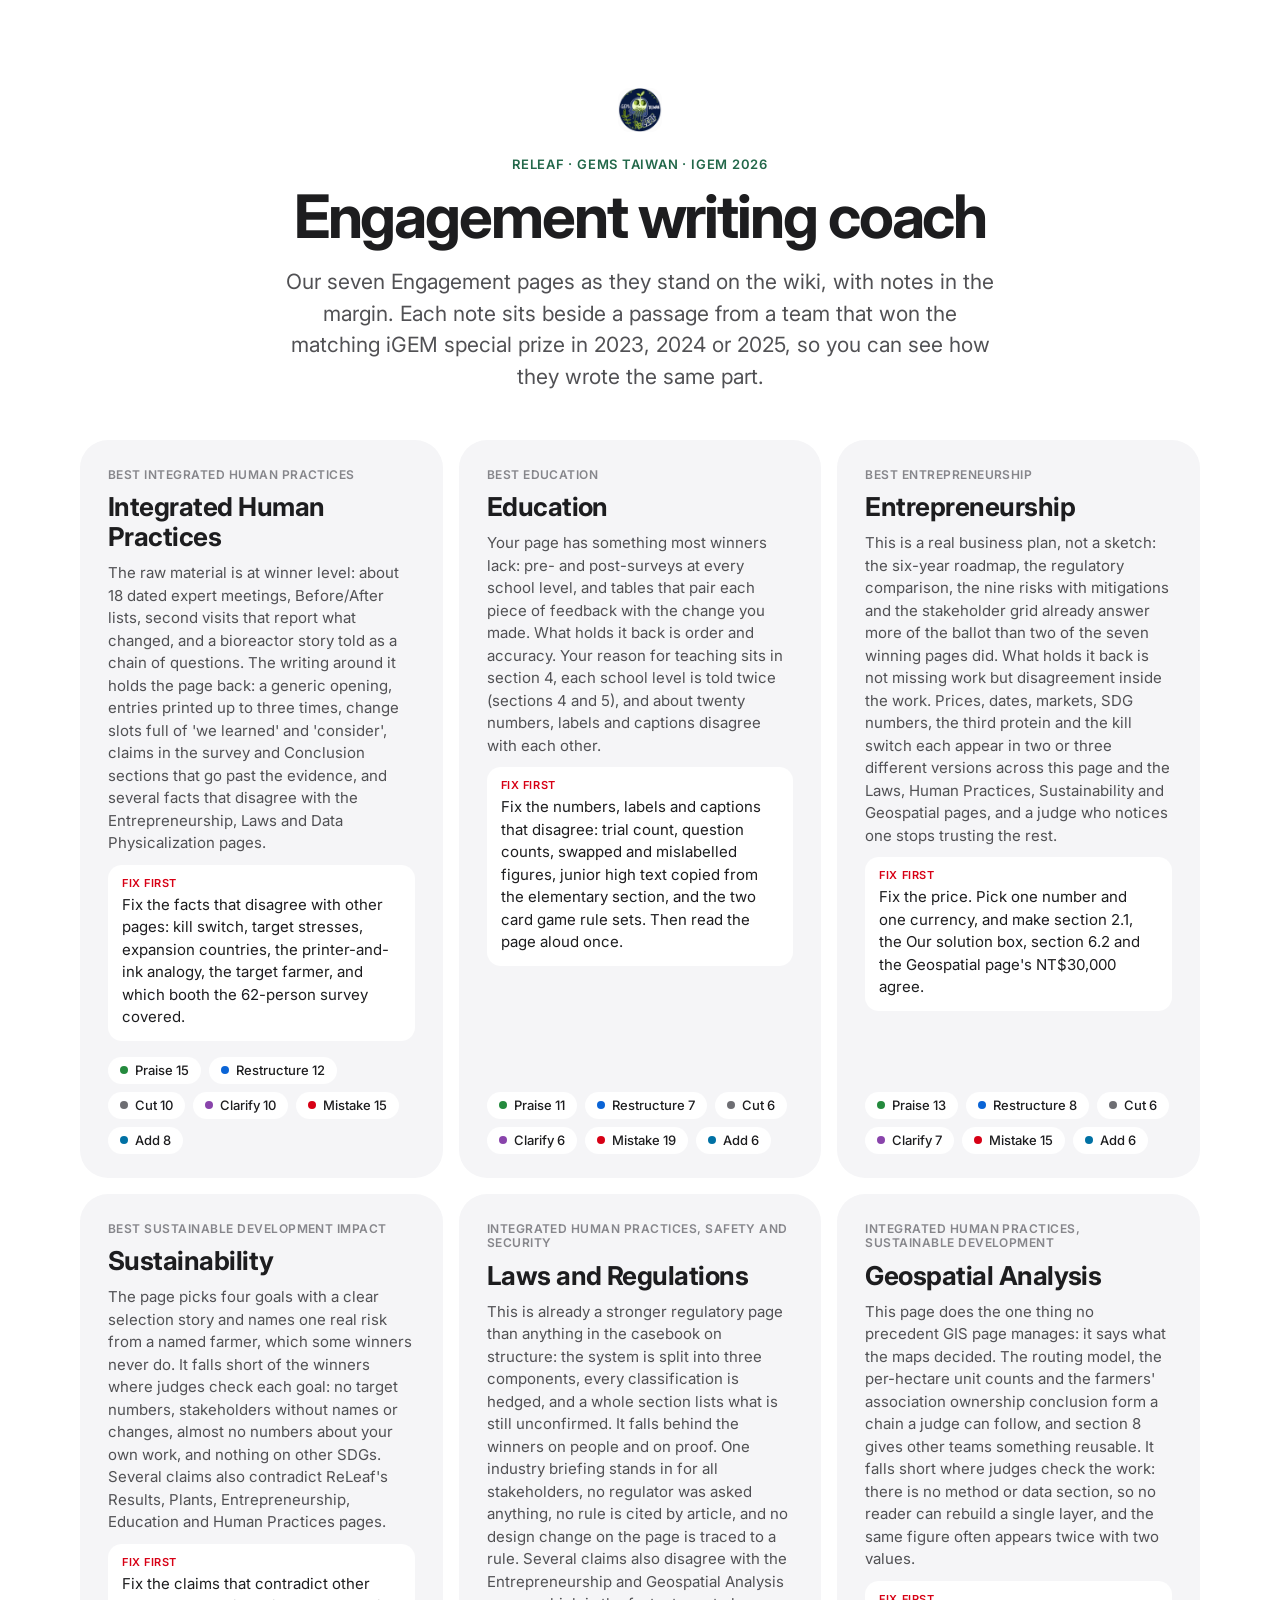
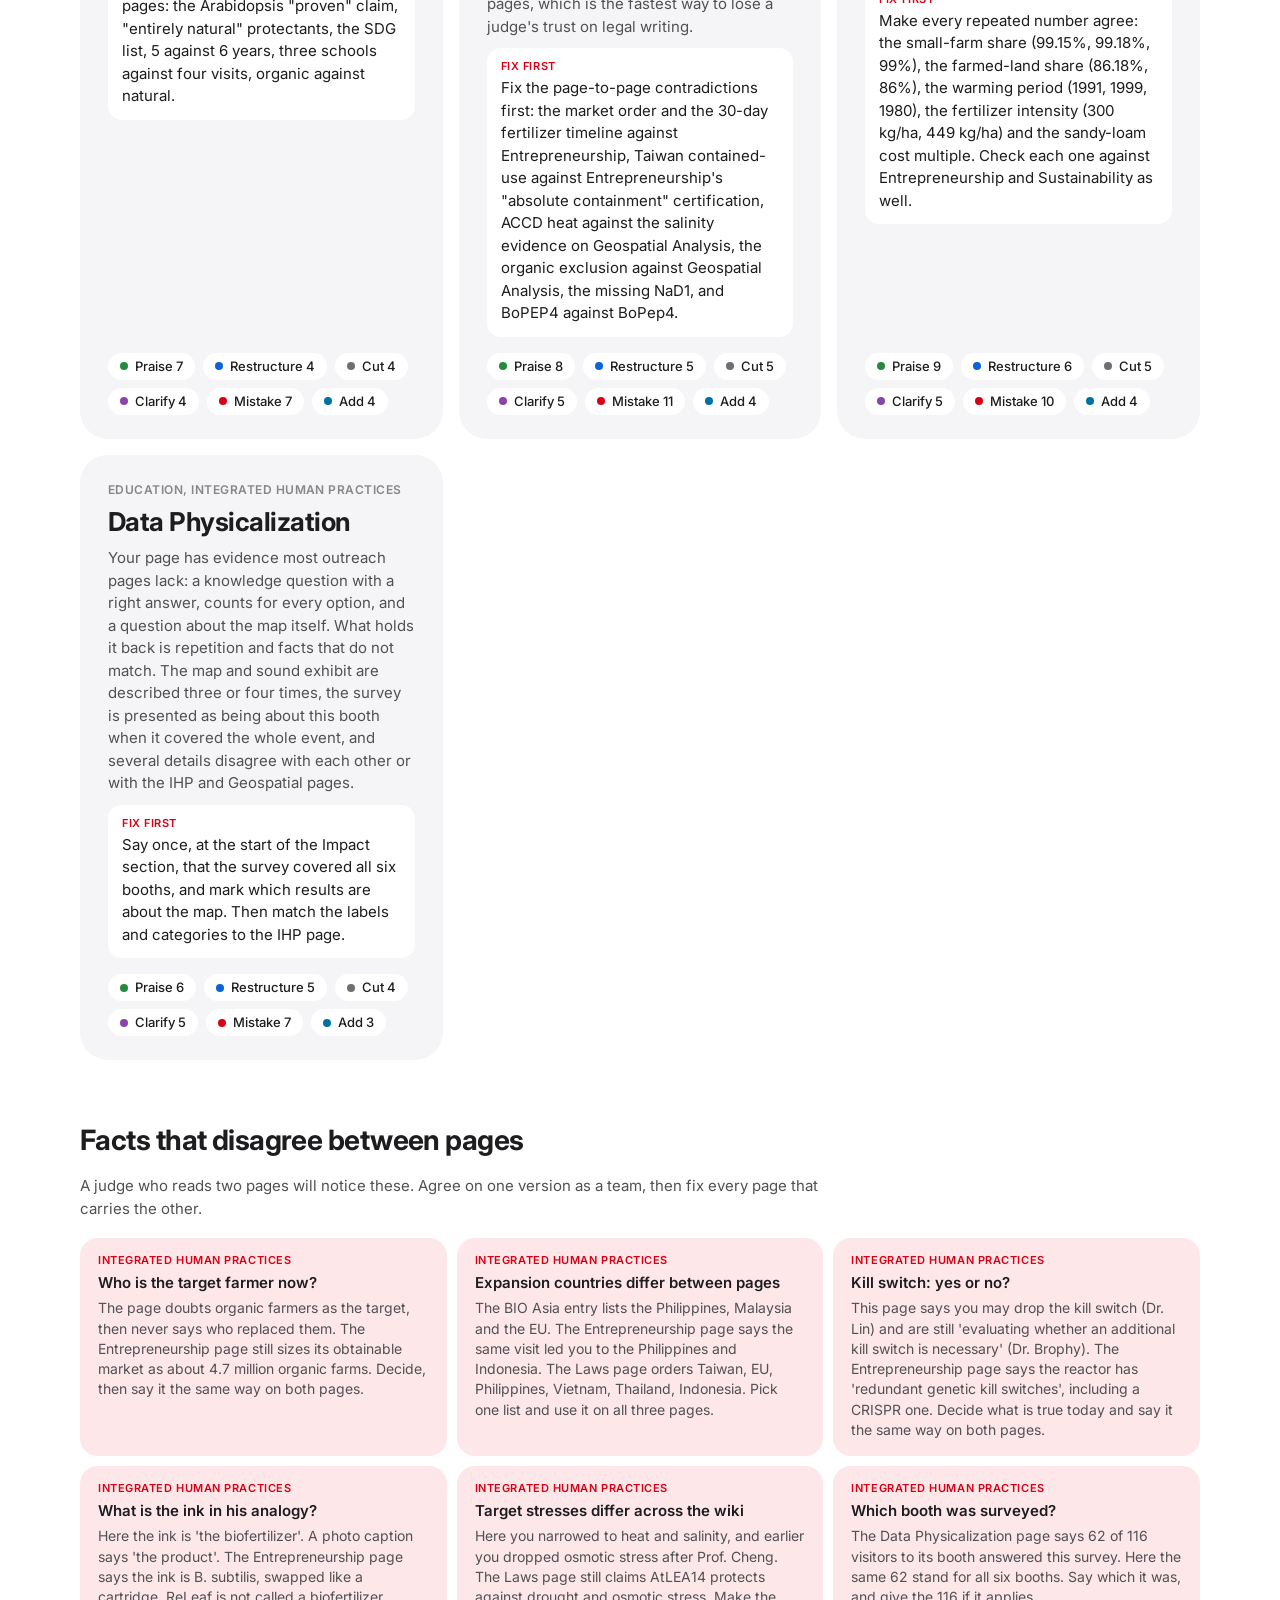
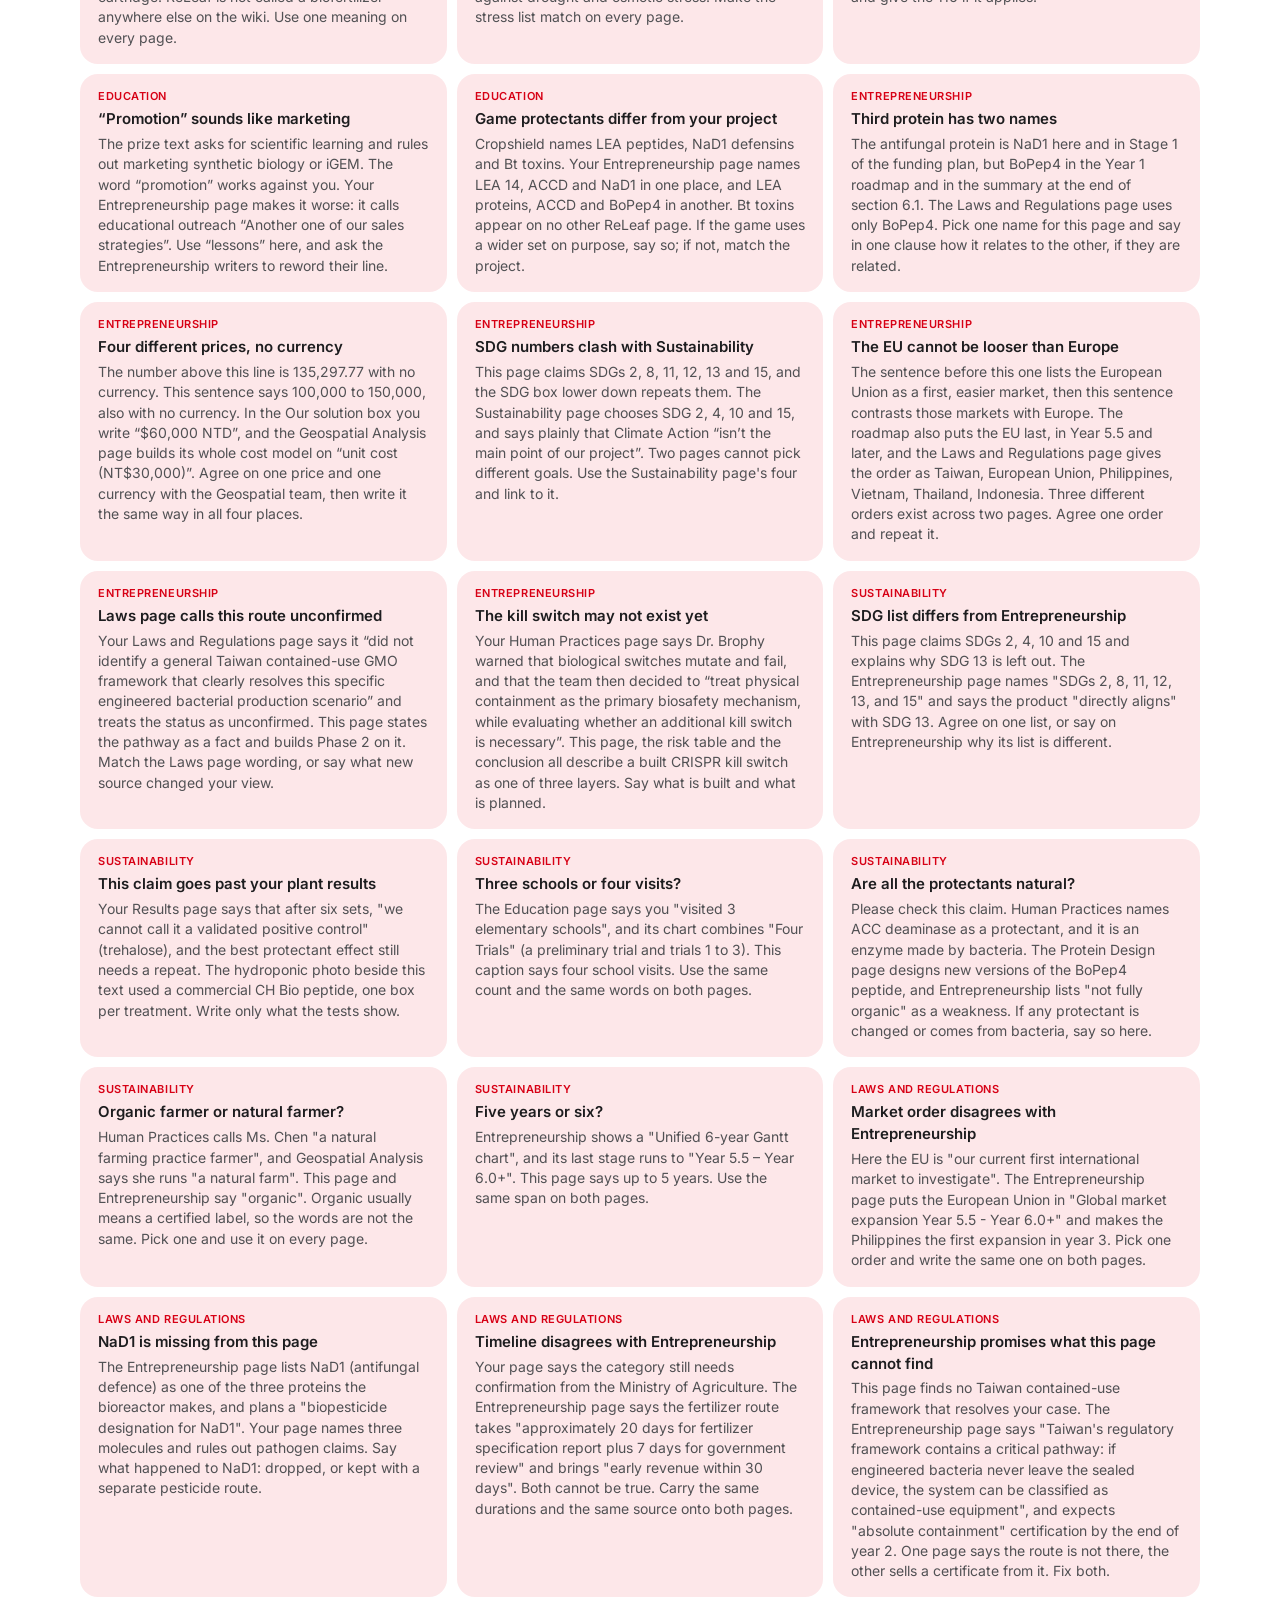
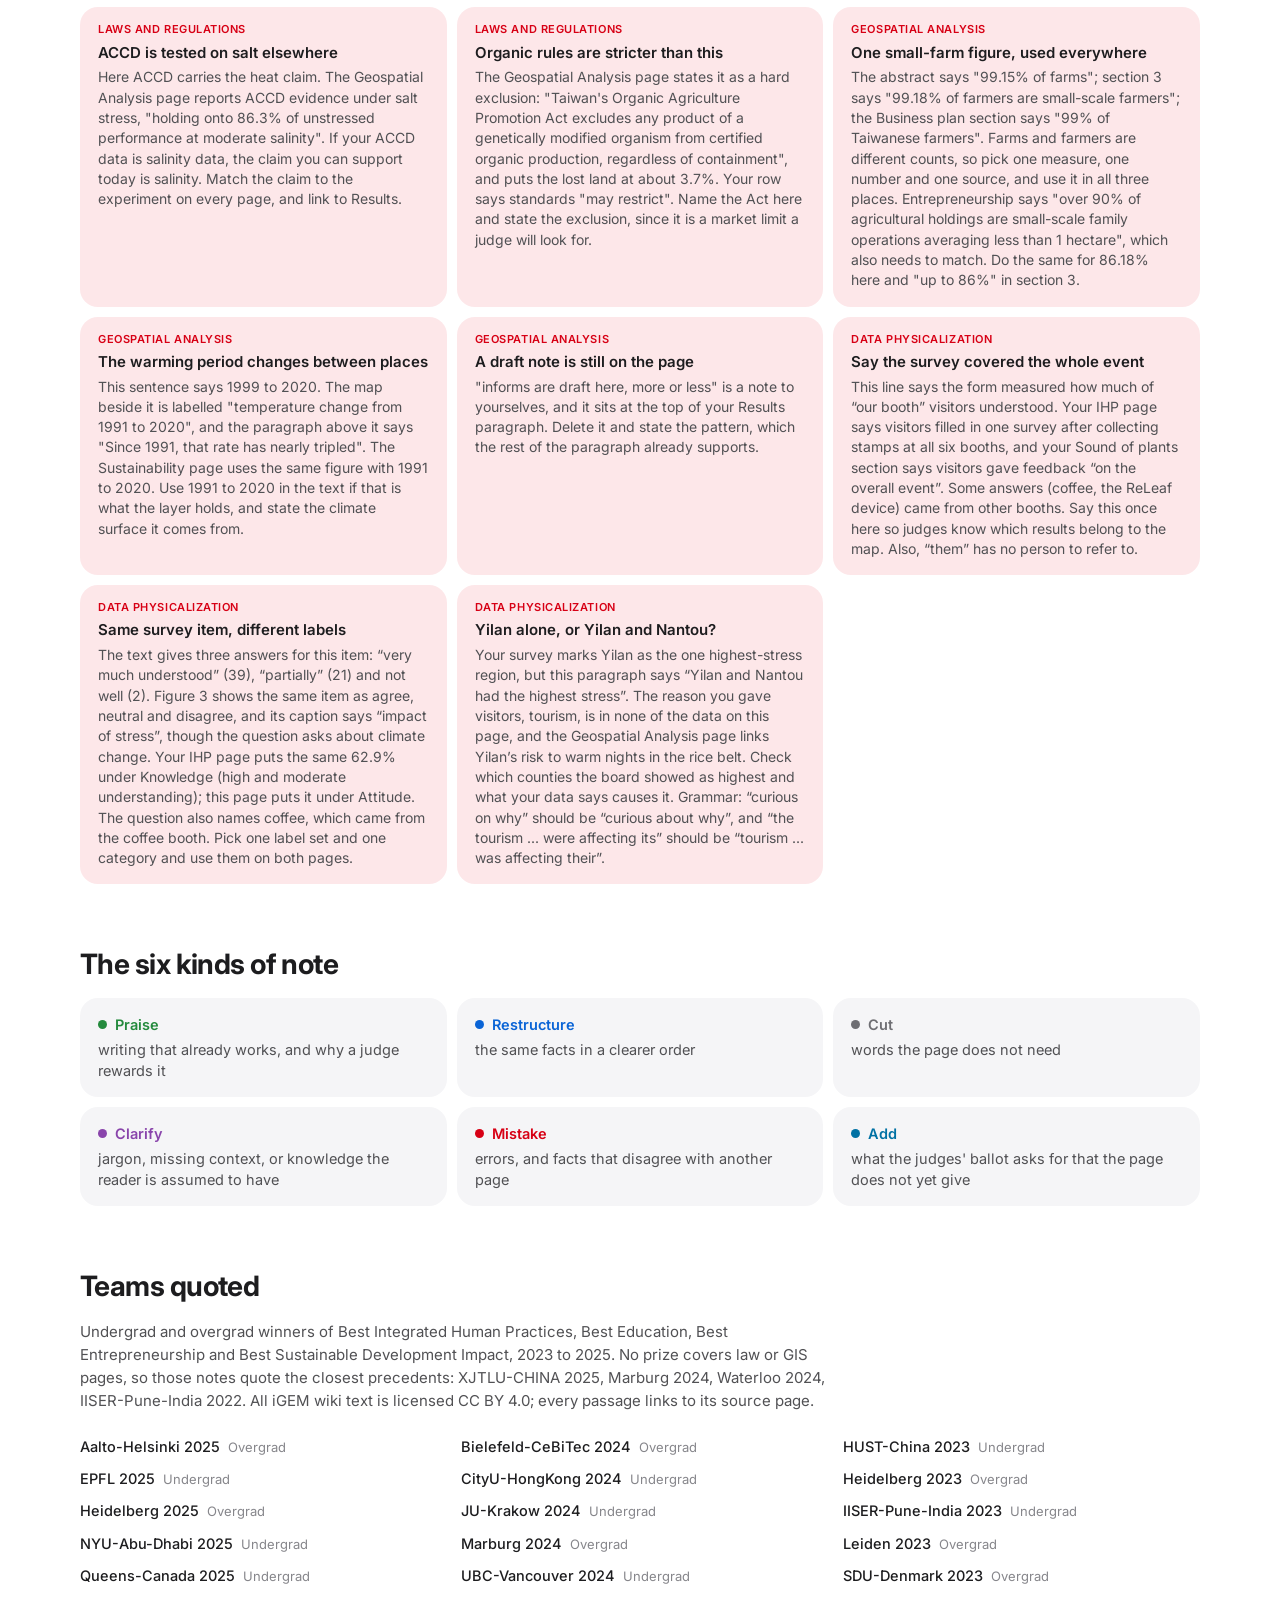
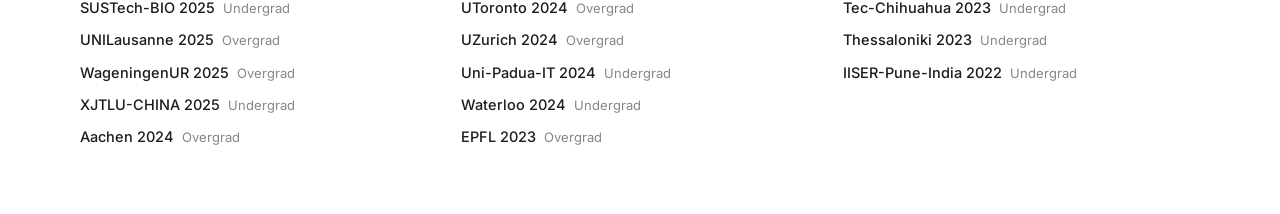
==== docs/index.html @ 59c48b02 "Engagement writing coach: winner casebooks, page reviews and the annotated mock site Co-Authored-By:" ====
<!DOCTYPE html>
<html lang="en">
<head>
  <meta charset="utf-8" />
  <meta name="viewport" content="width=device-width, initial-scale=1" />
  <title>Engagement Writing Coach | ReLeaf</title>
  <link rel="icon" href="assets/img/logo.png" />
  <link rel="stylesheet" href="assets/css/tokens.css" />
  <link rel="stylesheet" href="coach/coach.css?v=1008162359" />
  <link rel="stylesheet" href="coach/landing.css?v=1008162359" />
</head>
<body class="lp">
  <header class="lp-head">
    <img src="assets/img/logo.png" alt="ReLeaf logo" width="44" height="44" />
    <p class="lp-eyebrow">ReLeaf · GEMS Taiwan · iGEM 2026</p>
    <h1>Engagement writing coach</h1>
    <p class="lp-lede">Our seven Engagement pages as they stand on the wiki, with notes in the margin. Each note sits beside a passage from a team that won the matching iGEM special prize in 2023, 2024 or 2025, so you can see how they wrote the same part.</p>
  </header>
  <main class="lp-main">
    <section class="lp-grid">
      <a class="lp-card" href="human-practices/">
        <span class="lp-card__prize">Best Integrated Human Practices</span>
        <h3>Integrated Human Practices</h3>
        <p>The raw material is at winner level: about 18 dated expert meetings, Before/After lists, second visits that report what changed, and a bioreactor story told as a chain of questions. The writing around it holds the page back: a generic opening, entries printed up to three times, change slots full of &#x27;we learned&#x27; and &#x27;consider&#x27;, claims in the survey and Conclusion sections that go past the evidence, and several facts that disagree with the Entrepreneurship, Laws and Data Physicalization pages.</p>
        <p class="lp-card__first"><b>Fix first</b>Fix the facts that disagree with other pages: kill switch, target stresses, expansion countries, the printer-and-ink analogy, the target farmer, and which booth the 62-person survey covered.</p>
        <ul class="cx-sum__counts"><li class="cx-praise">Praise 15</li><li class="cx-restructure">Restructure 12</li><li class="cx-cut">Cut 10</li><li class="cx-clarify">Clarify 10</li><li class="cx-mistake">Mistake 15</li><li class="cx-suggest">Add 8</li></ul>
      </a>
      <a class="lp-card" href="education/">
        <span class="lp-card__prize">Best Education</span>
        <h3>Education</h3>
        <p>Your page has something most winners lack: pre- and post-surveys at every school level, and tables that pair each piece of feedback with the change you made. What holds it back is order and accuracy. Your reason for teaching sits in section 4, each school level is told twice (sections 4 and 5), and about twenty numbers, labels and captions disagree with each other.</p>
        <p class="lp-card__first"><b>Fix first</b>Fix the numbers, labels and captions that disagree: trial count, question counts, swapped and mislabelled figures, junior high text copied from the elementary section, and the two card game rule sets. Then read the page aloud once.</p>
        <ul class="cx-sum__counts"><li class="cx-praise">Praise 11</li><li class="cx-restructure">Restructure 7</li><li class="cx-cut">Cut 6</li><li class="cx-clarify">Clarify 6</li><li class="cx-mistake">Mistake 19</li><li class="cx-suggest">Add 6</li></ul>
      </a>
      <a class="lp-card" href="entrepreneurship/">
        <span class="lp-card__prize">Best Entrepreneurship</span>
        <h3>Entrepreneurship</h3>
        <p>This is a real business plan, not a sketch: the six-year roadmap, the regulatory comparison, the nine risks with mitigations and the stakeholder grid already answer more of the ballot than two of the seven winning pages did. What holds it back is not missing work but disagreement inside the work. Prices, dates, markets, SDG numbers, the third protein and the kill switch each appear in two or three different versions across this page and the Laws, Human Practices, Sustainability and Geospatial pages, and a judge who notices one stops trusting the rest.</p>
        <p class="lp-card__first"><b>Fix first</b>Fix the price. Pick one number and one currency, and make section 2.1, the Our solution box, section 6.2 and the Geospatial page&#x27;s NT$30,000 agree.</p>
        <ul class="cx-sum__counts"><li class="cx-praise">Praise 13</li><li class="cx-restructure">Restructure 8</li><li class="cx-cut">Cut 6</li><li class="cx-clarify">Clarify 7</li><li class="cx-mistake">Mistake 15</li><li class="cx-suggest">Add 6</li></ul>
      </a>
      <a class="lp-card" href="sustainability/">
        <span class="lp-card__prize">Best Sustainable Development Impact</span>
        <h3>Sustainability</h3>
        <p>The page picks four goals with a clear selection story and names one real risk from a named farmer, which some winners never do. It falls short of the winners where judges check each goal: no target numbers, stakeholders without names or changes, almost no numbers about your own work, and nothing on other SDGs. Several claims also contradict ReLeaf&#x27;s Results, Plants, Entrepreneurship, Education and Human Practices pages.</p>
        <p class="lp-card__first"><b>Fix first</b>Fix the claims that contradict other pages: the Arabidopsis &quot;proven&quot; claim, &quot;entirely natural&quot; protectants, the SDG list, 5 against 6 years, three schools against four visits, organic against natural.</p>
        <ul class="cx-sum__counts"><li class="cx-praise">Praise 7</li><li class="cx-restructure">Restructure 4</li><li class="cx-cut">Cut 4</li><li class="cx-clarify">Clarify 4</li><li class="cx-mistake">Mistake 7</li><li class="cx-suggest">Add 4</li></ul>
      </a>
      <a class="lp-card" href="laws-and-regulations/">
        <span class="lp-card__prize">Integrated Human Practices, Safety and Security</span>
        <h3>Laws and Regulations</h3>
        <p>This is already a stronger regulatory page than anything in the casebook on structure: the system is split into three components, every classification is hedged, and a whole section lists what is still unconfirmed. It falls behind the winners on people and on proof. One industry briefing stands in for all stakeholders, no regulator was asked anything, no rule is cited by article, and no design change on the page is traced to a rule. Several claims also disagree with the Entrepreneurship and Geospatial Analysis pages, which is the fastest way to lose a judge&#x27;s trust on legal writing.</p>
        <p class="lp-card__first"><b>Fix first</b>Fix the page-to-page contradictions first: the market order and the 30-day fertilizer timeline against Entrepreneurship, Taiwan contained-use against Entrepreneurship&#x27;s &quot;absolute containment&quot; certification, ACCD heat against the salinity evidence on Geospatial Analysis, the organic exclusion against Geospatial Analysis, the missing NaD1, and BoPEP4 against BoPep4.</p>
        <ul class="cx-sum__counts"><li class="cx-praise">Praise 8</li><li class="cx-restructure">Restructure 5</li><li class="cx-cut">Cut 5</li><li class="cx-clarify">Clarify 5</li><li class="cx-mistake">Mistake 11</li><li class="cx-suggest">Add 4</li></ul>
      </a>
      <a class="lp-card" href="geospatial-analysis/">
        <span class="lp-card__prize">Integrated Human Practices, Sustainable Development</span>
        <h3>Geospatial Analysis</h3>
        <p>This page does the one thing no precedent GIS page manages: it says what the maps decided. The routing model, the per-hectare unit counts and the farmers&#x27; association ownership conclusion form a chain a judge can follow, and section 8 gives other teams something reusable. It falls short where judges check the work: there is no method or data section, so no reader can rebuild a single layer, and the same figure often appears twice with two values.</p>
        <p class="lp-card__first"><b>Fix first</b>Make every repeated number agree: the small-farm share (99.15%, 99.18%, 99%), the farmed-land share (86.18%, 86%), the warming period (1991, 1999, 1980), the fertilizer intensity (300 kg/ha, 449 kg/ha) and the sandy-loam cost multiple. Check each one against Entrepreneurship and Sustainability as well.</p>
        <ul class="cx-sum__counts"><li class="cx-praise">Praise 9</li><li class="cx-restructure">Restructure 6</li><li class="cx-cut">Cut 5</li><li class="cx-clarify">Clarify 5</li><li class="cx-mistake">Mistake 10</li><li class="cx-suggest">Add 4</li></ul>
      </a>
      <a class="lp-card" href="data-physicalization/">
        <span class="lp-card__prize">Education, Integrated Human Practices</span>
        <h3>Data Physicalization</h3>
        <p>Your page has evidence most outreach pages lack: a knowledge question with a right answer, counts for every option, and a question about the map itself. What holds it back is repetition and facts that do not match. The map and sound exhibit are described three or four times, the survey is presented as being about this booth when it covered the whole event, and several details disagree with each other or with the IHP and Geospatial pages.</p>
        <p class="lp-card__first"><b>Fix first</b>Say once, at the start of the Impact section, that the survey covered all six booths, and mark which results are about the map. Then match the labels and categories to the IHP page.</p>
        <ul class="cx-sum__counts"><li class="cx-praise">Praise 6</li><li class="cx-restructure">Restructure 5</li><li class="cx-cut">Cut 4</li><li class="cx-clarify">Clarify 5</li><li class="cx-mistake">Mistake 7</li><li class="cx-suggest">Add 3</li></ul>
      </a>
    </section>
    
    <section class="lp-cross"><h2>Facts that disagree between pages</h2><p>A judge who reads two pages will notice these. Agree on one version as a team, then fix every page that carries the other.</p><ul><li><a href="human-practices/#cx-hp-013"><span>Integrated Human Practices</span><b>Who is the target farmer now?</b>The page doubts organic farmers as the target, then never says who replaced them. The Entrepreneurship page still sizes its obtainable market as about 4.7 million organic farms. Decide, then say it the same way on both pages.</a></li><li><a href="human-practices/#cx-hp-014"><span>Integrated Human Practices</span><b>Expansion countries differ between pages</b>The BIO Asia entry lists the Philippines, Malaysia and the EU. The Entrepreneurship page says the same visit led you to the Philippines and Indonesia. The Laws page orders Taiwan, EU, Philippines, Vietnam, Thailand, Indonesia. Pick one list and use it on all three pages.</a></li><li><a href="human-practices/#cx-hp-032"><span>Integrated Human Practices</span><b>Kill switch: yes or no?</b>This page says you may drop the kill switch (Dr. Lin) and are still &#x27;evaluating whether an additional kill switch is necessary&#x27; (Dr. Brophy). The Entrepreneurship page says the reactor has &#x27;redundant genetic kill switches&#x27;, including a CRISPR one. Decide what is true today and say it the same way on both pages.</a></li><li><a href="human-practices/#cx-hp-041"><span>Integrated Human Practices</span><b>What is the ink in his analogy?</b>Here the ink is &#x27;the biofertilizer&#x27;. A photo caption says &#x27;the product&#x27;. The Entrepreneurship page says the ink is B. subtilis, swapped like a cartridge. ReLeaf is not called a biofertilizer anywhere else on the wiki. Use one meaning on every page.</a></li><li><a href="human-practices/#cx-hp-042"><span>Integrated Human Practices</span><b>Target stresses differ across the wiki</b>Here you narrowed to heat and salinity, and earlier you dropped osmotic stress after Prof. Cheng. The Laws page still claims AtLEA14 protects against drought and osmotic stress. Make the stress list match on every page.</a></li><li><a href="human-practices/#cx-hp-062"><span>Integrated Human Practices</span><b>Which booth was surveyed?</b>The Data Physicalization page says 62 of 116 visitors to its booth answered this survey. Here the same 62 stand for all six booths. Say which it was, and give the 116 if it applies.</a></li><li><a href="education/#cx-edu-002"><span>Education</span><b>“Promotion” sounds like marketing</b>The prize text asks for scientific learning and rules out marketing synthetic biology or iGEM. The word “promotion” works against you. Your Entrepreneurship page makes it worse: it calls educational outreach “Another one of our sales strategies”. Use “lessons” here, and ask the Entrepreneurship writers to reword their line.</a></li><li><a href="education/#cx-edu-048"><span>Education</span><b>Game protectants differ from your project</b>Cropshield names LEA peptides, NaD1 defensins and Bt toxins. Your Entrepreneurship page names LEA 14, ACCD and NaD1 in one place, and LEA proteins, ACCD and BoPep4 in another. Bt toxins appear on no other ReLeaf page. If the game uses a wider set on purpose, say so; if not, match the project.</a></li><li><a href="entrepreneurship/#cx-ent-003"><span>Entrepreneurship</span><b>Third protein has two names</b>The antifungal protein is NaD1 here and in Stage 1 of the funding plan, but BoPep4 in the Year 1 roadmap and in the summary at the end of section 6.1. The Laws and Regulations page uses only BoPep4. Pick one name for this page and say in one clause how it relates to the other, if they are related.</a></li><li><a href="entrepreneurship/#cx-ent-008"><span>Entrepreneurship</span><b>Four different prices, no currency</b>The number above this line is 135,297.77 with no currency. This sentence says 100,000 to 150,000, also with no currency. In the Our solution box you write “$60,000 NTD”, and the Geospatial Analysis page builds its whole cost model on “unit cost (NT$30,000)”. Agree on one price and one currency with the Geospatial team, then write it the same way in all four places.</a></li><li><a href="entrepreneurship/#cx-ent-014"><span>Entrepreneurship</span><b>SDG numbers clash with Sustainability</b>This page claims SDGs 2, 8, 11, 12, 13 and 15, and the SDG box lower down repeats them. The Sustainability page chooses SDG 2, 4, 10 and 15, and says plainly that Climate Action “isn’t the main point of our project”. Two pages cannot pick different goals. Use the Sustainability page&#x27;s four and link to it.</a></li><li><a href="entrepreneurship/#cx-ent-034"><span>Entrepreneurship</span><b>The EU cannot be looser than Europe</b>The sentence before this one lists the European Union as a first, easier market, then this sentence contrasts those markets with Europe. The roadmap also puts the EU last, in Year 5.5 and later, and the Laws and Regulations page gives the order as Taiwan, European Union, Philippines, Vietnam, Thailand, Indonesia. Three different orders exist across two pages. Agree one order and repeat it.</a></li><li><a href="entrepreneurship/#cx-ent-046"><span>Entrepreneurship</span><b>Laws page calls this route unconfirmed</b>Your Laws and Regulations page says it “did not identify a general Taiwan contained-use GMO framework that clearly resolves this specific engineered bacterial production scenario” and treats the status as unconfirmed. This page states the pathway as a fact and builds Phase 2 on it. Match the Laws page wording, or say what new source changed your view.</a></li><li><a href="entrepreneurship/#cx-ent-047"><span>Entrepreneurship</span><b>The kill switch may not exist yet</b>Your Human Practices page says Dr. Brophy warned that biological switches mutate and fail, and that the team then decided to “treat physical containment as the primary biosafety mechanism, while evaluating whether an additional kill switch is necessary”. This page, the risk table and the conclusion all describe a built CRISPR kill switch as one of three layers. Say what is built and what is planned.</a></li><li><a href="sustainability/#cx-sus-007"><span>Sustainability</span><b>SDG list differs from Entrepreneurship</b>This page claims SDGs 2, 4, 10 and 15 and explains why SDG 13 is left out. The Entrepreneurship page names &quot;SDGs 2, 8, 11, 12, 13, and 15&quot; and says the product &quot;directly aligns&quot; with SDG 13. Agree on one list, or say on Entrepreneurship why its list is different.</a></li><li><a href="sustainability/#cx-sus-012"><span>Sustainability</span><b>This claim goes past your plant results</b>Your Results page says that after six sets, &quot;we cannot call it a validated positive control&quot; (trehalose), and the best protectant effect still needs a repeat. The hydroponic photo beside this text used a commercial CH Bio peptide, one box per treatment. Write only what the tests show.</a></li><li><a href="sustainability/#cx-sus-014"><span>Sustainability</span><b>Three schools or four visits?</b>The Education page says you &quot;visited 3 elementary schools&quot;, and its chart combines &quot;Four Trials&quot; (a preliminary trial and trials 1 to 3). This caption says four school visits. Use the same count and the same words on both pages.</a></li><li><a href="sustainability/#cx-sus-021"><span>Sustainability</span><b>Are all the protectants natural?</b>Please check this claim. Human Practices names ACC deaminase as a protectant, and it is an enzyme made by bacteria. The Protein Design page designs new versions of the BoPep4 peptide, and Entrepreneurship lists &quot;not fully organic&quot; as a weakness. If any protectant is changed or comes from bacteria, say so here.</a></li><li><a href="sustainability/#cx-sus-025"><span>Sustainability</span><b>Organic farmer or natural farmer?</b>Human Practices calls Ms. Chen &quot;a natural farming practice farmer&quot;, and Geospatial Analysis says she runs &quot;a natural farm&quot;. This page and Entrepreneurship say &quot;organic&quot;. Organic usually means a certified label, so the words are not the same. Pick one and use it on every page.</a></li><li><a href="sustainability/#cx-sus-029"><span>Sustainability</span><b>Five years or six?</b>Entrepreneurship shows a &quot;Unified 6-year Gantt chart&quot;, and its last stage runs to &quot;Year 5.5 – Year 6.0+&quot;. This page says up to 5 years. Use the same span on both pages.</a></li><li><a href="laws-and-regulations/#cx-law-002"><span>Laws and Regulations</span><b>Market order disagrees with Entrepreneurship</b>Here the EU is &quot;our current first international market to investigate&quot;. The Entrepreneurship page puts the European Union in &quot;Global market expansion Year 5.5 - Year 6.0+&quot; and makes the Philippines the first expansion in year 3. Pick one order and write the same one on both pages.</a></li><li><a href="laws-and-regulations/#cx-law-011"><span>Laws and Regulations</span><b>NaD1 is missing from this page</b>The Entrepreneurship page lists NaD1 (antifungal defence) as one of the three proteins the bioreactor makes, and plans a &quot;biopesticide designation for NaD1&quot;. Your page names three molecules and rules out pathogen claims. Say what happened to NaD1: dropped, or kept with a separate pesticide route.</a></li><li><a href="laws-and-regulations/#cx-law-018"><span>Laws and Regulations</span><b>Timeline disagrees with Entrepreneurship</b>Your page says the category still needs confirmation from the Ministry of Agriculture. The Entrepreneurship page says the fertilizer route takes &quot;approximately 20 days for fertilizer specification report plus 7 days for government review&quot; and brings &quot;early revenue within 30 days&quot;. Both cannot be true. Carry the same durations and the same source onto both pages.</a></li><li><a href="laws-and-regulations/#cx-law-020"><span>Laws and Regulations</span><b>Entrepreneurship promises what this page cannot find</b>This page finds no Taiwan contained-use framework that resolves your case. The Entrepreneurship page says &quot;Taiwan&#x27;s regulatory framework contains a critical pathway: if engineered bacteria never leave the sealed device, the system can be classified as contained-use equipment&quot;, and expects &quot;absolute containment&quot; certification by the end of year 2. One page says the route is not there, the other sells a certificate from it. Fix both.</a></li><li><a href="laws-and-regulations/#cx-law-022"><span>Laws and Regulations</span><b>ACCD is tested on salt elsewhere</b>Here ACCD carries the heat claim. The Geospatial Analysis page reports ACCD evidence under salt stress, &quot;holding onto 86.3% of unstressed performance at moderate salinity&quot;. If your ACCD data is salinity data, the claim you can support today is salinity. Match the claim to the experiment on every page, and link to Results.</a></li><li><a href="laws-and-regulations/#cx-law-035"><span>Laws and Regulations</span><b>Organic rules are stricter than this</b>The Geospatial Analysis page states it as a hard exclusion: &quot;Taiwan&#x27;s Organic Agriculture Promotion Act excludes any product of a genetically modified organism from certified organic production, regardless of containment&quot;, and puts the lost land at about 3.7%. Your row says standards &quot;may restrict&quot;. Name the Act here and state the exclusion, since it is a market limit a judge will look for.</a></li><li><a href="geospatial-analysis/#cx-gis-002"><span>Geospatial Analysis</span><b>One small-farm figure, used everywhere</b>The abstract says &quot;99.15% of farms&quot;; section 3 says &quot;99.18% of farmers are small-scale farmers&quot;; the Business plan section says &quot;99% of Taiwanese farmers&quot;. Farms and farmers are different counts, so pick one measure, one number and one source, and use it in all three places. Entrepreneurship says &quot;over 90% of agricultural holdings are small-scale family operations averaging less than 1 hectare&quot;, which also needs to match. Do the same for 86.18% here and &quot;up to 86%&quot; in section 3.</a></li><li><a href="geospatial-analysis/#cx-gis-014"><span>Geospatial Analysis</span><b>The warming period changes between places</b>This sentence says 1999 to 2020. The map beside it is labelled &quot;temperature change from 1991 to 2020&quot;, and the paragraph above it says &quot;Since 1991, that rate has nearly tripled&quot;. The Sustainability page uses the same figure with 1991 to 2020. Use 1991 to 2020 in the text if that is what the layer holds, and state the climate surface it comes from.</a></li><li><a href="geospatial-analysis/#cx-gis-024"><span>Geospatial Analysis</span><b>A draft note is still on the page</b>&quot;informs are draft here, more or less&quot; is a note to yourselves, and it sits at the top of your Results paragraph. Delete it and state the pattern, which the rest of the paragraph already supports.</a></li><li><a href="data-physicalization/#cx-dp-009"><span>Data Physicalization</span><b>Say the survey covered the whole event</b>This line says the form measured how much of “our booth” visitors understood. Your IHP page says visitors filled in one survey after collecting stamps at all six booths, and your Sound of plants section says visitors gave feedback “on the overall event”. Some answers (coffee, the ReLeaf device) came from other booths. Say this once here so judges know which results belong to the map. Also, “them” has no person to refer to.</a></li><li><a href="data-physicalization/#cx-dp-013"><span>Data Physicalization</span><b>Same survey item, different labels</b>The text gives three answers for this item: “very much understood” (39), “partially” (21) and not well (2). Figure 3 shows the same item as agree, neutral and disagree, and its caption says “impact of stress”, though the question asks about climate change. Your IHP page puts the same 62.9% under Knowledge (high and moderate understanding); this page puts it under Attitude. The question also names coffee, which came from the coffee booth. Pick one label set and one category and use them on both pages.</a></li><li><a href="data-physicalization/#cx-dp-022"><span>Data Physicalization</span><b>Yilan alone, or Yilan and Nantou?</b>Your survey marks Yilan as the one highest-stress region, but this paragraph says “Yilan and Nantou had the highest stress”. The reason you gave visitors, tourism, is in none of the data on this page, and the Geospatial Analysis page links Yilan’s risk to warm nights in the rice belt. Check which counties the board showed as highest and what your data says causes it. Grammar: “curious on why” should be “curious about why”, and “the tourism ... were affecting its” should be “tourism ... was affecting their”.</a></li></ul></section>
    <section class="lp-legend">
      <h2>The six kinds of note</h2>
      <ul><li class="cx-praise"><b>Praise</b>writing that already works, and why a judge rewards it</li><li class="cx-restructure"><b>Restructure</b>the same facts in a clearer order</li><li class="cx-cut"><b>Cut</b>words the page does not need</li><li class="cx-clarify"><b>Clarify</b>jargon, missing context, or knowledge the reader is assumed to have</li><li class="cx-mistake"><b>Mistake</b>errors, and facts that disagree with another page</li><li class="cx-suggest"><b>Add</b>what the judges' ballot asks for that the page does not yet give</li></ul>
    </section>
    <section class="lp-credit">
      <h2>Teams quoted</h2>
      <p>Undergrad and overgrad winners of Best Integrated Human Practices, Best Education, Best Entrepreneurship and Best Sustainable Development Impact, 2023 to 2025. No prize covers law or GIS pages, so those notes quote the closest precedents: XJTLU-CHINA 2025, Marburg 2024, Waterloo 2024, IISER-Pune-India 2022. All iGEM wiki text is licensed CC BY 4.0; every passage links to its source page.</p>
      <ul><li><a href="https://2025.igem.wiki/aalto-helsinki/">Aalto-Helsinki 2025</a> <span>Overgrad</span></li><li><a href="https://2025.igem.wiki/epfl/">EPFL 2025</a> <span>Undergrad</span></li><li><a href="https://2025.igem.wiki/heidelberg/">Heidelberg 2025</a> <span>Overgrad</span></li><li><a href="https://2025.igem.wiki/nyu-abu-dhabi/">NYU-Abu-Dhabi 2025</a> <span>Undergrad</span></li><li><a href="https://2025.igem.wiki/queens-canada/">Queens-Canada 2025</a> <span>Undergrad</span></li><li><a href="https://2025.igem.wiki/sustech-bio/">SUSTech-BIO 2025</a> <span>Undergrad</span></li><li><a href="https://2025.igem.wiki/unilausanne/">UNILausanne 2025</a> <span>Overgrad</span></li><li><a href="https://2025.igem.wiki/wageningenur/">WageningenUR 2025</a> <span>Overgrad</span></li><li><a href="https://2025.igem.wiki/xjtlu-china/">XJTLU-CHINA 2025</a> <span>Undergrad</span></li><li><a href="https://2024.igem.wiki/aachen/">Aachen 2024</a> <span>Overgrad</span></li><li><a href="https://2024.igem.wiki/bielefeld-cebitec/">Bielefeld-CeBiTec 2024</a> <span>Overgrad</span></li><li><a href="https://2024.igem.wiki/cityu-hongkong/">CityU-HongKong 2024</a> <span>Undergrad</span></li><li><a href="https://2024.igem.wiki/ju-krakow/">JU-Krakow 2024</a> <span>Undergrad</span></li><li><a href="https://2024.igem.wiki/marburg/">Marburg 2024</a> <span>Overgrad</span></li><li><a href="https://2024.igem.wiki/ubc-vancouver/">UBC-Vancouver 2024</a> <span>Undergrad</span></li><li><a href="https://2024.igem.wiki/utoronto/">UToronto 2024</a> <span>Overgrad</span></li><li><a href="https://2024.igem.wiki/uzurich/">UZurich 2024</a> <span>Overgrad</span></li><li><a href="https://2024.igem.wiki/uni-padua-it/">Uni-Padua-IT 2024</a> <span>Undergrad</span></li><li><a href="https://2024.igem.wiki/waterloo/">Waterloo 2024</a> <span>Undergrad</span></li><li><a href="https://2023.igem.wiki/epfl/">EPFL 2023</a> <span>Overgrad</span></li><li><a href="https://2023.igem.wiki/hust-china/">HUST-China 2023</a> <span>Undergrad</span></li><li><a href="https://2023.igem.wiki/heidelberg/">Heidelberg 2023</a> <span>Overgrad</span></li><li><a href="https://2023.igem.wiki/iiser-pune-india/">IISER-Pune-India 2023</a> <span>Undergrad</span></li><li><a href="https://2023.igem.wiki/leiden/">Leiden 2023</a> <span>Overgrad</span></li><li><a href="https://2023.igem.wiki/sdu-denmark/">SDU-Denmark 2023</a> <span>Overgrad</span></li><li><a href="https://2023.igem.wiki/tec-chihuahua/">Tec-Chihuahua 2023</a> <span>Undergrad</span></li><li><a href="https://2023.igem.wiki/thessaloniki/">Thessaloniki 2023</a> <span>Undergrad</span></li><li><a href="https://2022.igem.wiki/iiser-pune-india/">IISER-Pune-India 2022</a> <span>Undergrad</span></li></ul>
    </section>
  </main>
</body>
</html>
---- docs/assets/css/tokens.css ----
/* =============================================================================
   ReLeaf: design tokens
   -----------------------------------------------------------------------------
   One file every stylesheet reads from. nav.css and team.css still carry their
   own copies of the palette under their own prefixes (--nv-*, and the bare
   names in team.css) because they were written to be droppable into any page on
   their own; the values here are the same values. Change a colour here and
   there, or nowhere else.

   TYPE. The team page was drawn in Inter and the homepage brief argues against
   Inter, so the family sits behind two variables. Swapping the site over is an
   edit to --font-display and --font-body and nothing else. Whatever you choose
   must be self-hosted: the iGEM wiki blocks fonts served from another host, and
   a full 繁體中文 face is 10 to 20 MB unsubset.
   ========================================================================== */

@font-face {
  font-family: "Inter";
  font-style: normal;
  font-weight: 100 900;
  font-display: swap;
  /* woff2 first: subset to Latin, Greek, punctuation, arrows and maths, both
     axes and the features the pages ask for (tnum, lnum, ss01, cv11 and the
     defaults), 165 KB against the full file's 349 KB. The .ttf is the whole
     font, kept as the fallback for browsers without woff2. */
  src: url("../fonts/inter-variable.woff2") format("woff2"),
       url("../fonts/inter-variable.ttf") format("truetype");
}

:root {
  /* ---- neutrals ---- */
  --white:    #ffffff;
  --gray-50:  #fafafa;
  --gray-100: #f5f5f5;
  --gray-200: #e5e5e5;
  --gray-300: #d4d4d4;
  --gray-400: #a3a3a3;
  --gray-500: #6b6b6b;   /* was #737373 (4.3-4.45:1 on the tinted panels); 4.8:1 on --gray-100 and --amber-100, 5.0:1 on --leaf-50, 5.3:1 on white */
  /* the grey for small label text. It was #6e6e6e (5.1:1) until --gray-500 was
     darkened past it; one grey now serves both. --gray-400 is 2.5:1: rules and
     strokes only, never words. */
  --gray-450: var(--gray-500);
  --gray-600: #525252;
  --gray-700: #404040;
  --black:    #171717;

  /* ---- ReLeaf accents, pulled from the team hoodie ---- */
  --leaf-900: #14402b;
  --leaf-700: #23684a;
  --leaf-500: #4f9c6f;
  --leaf-200: #cfe4d8;
  --leaf-100: #e3f0e8;
  --leaf-50:  #f4f9f6;

  /* ---- signal colours, used only by callouts and status chips ---- */
  --amber-700: #92610c;
  --amber-100: #fdf3dc;
  --rust-700:  #9a3d22;
  --rust-100:  #fbeae4;
  --slate-700: #3f5468;
  --slate-100: #e8eef4;

  /* ---- type ---- */
  --font-display: "Inter", -apple-system, BlinkMacSystemFont, "Segoe UI", Roboto,
                  "Helvetica Neue", Arial, sans-serif;
  --font-body:    "Inter", -apple-system, BlinkMacSystemFont, "Segoe UI", Roboto,
                  "Helvetica Neue", Arial, sans-serif;
  --font-mono:    ui-monospace, "SF Mono", "JetBrains Mono", Menlo, Consolas, monospace;

  --text-h1:   clamp(2.125rem, 1.2rem + 2.8vw, 3.5rem);
  --text-h2:   clamp(1.5rem, 1.15rem + 1.05vw, 2rem);
  --text-h3:   clamp(1.15rem, 1.02rem + .4vw, 1.375rem);
  --text-lede: clamp(1.0625rem, .95rem + .45vw, 1.3125rem);
  --text-base: 1.0625rem;
  --text-sm:   .9375rem;
  --text-xs:   .8125rem;

  /* ---- space ---- */
  --sp-1:  .25rem;
  --sp-2:  .5rem;
  --sp-3:  .75rem;
  --sp-4:  1rem;
  --sp-5:  1.5rem;
  --sp-6:  2rem;
  --sp-7:  3rem;
  --sp-8:  clamp(3rem, 1.5rem + 5vw, 5.5rem);

  /* ---- frame ---- */
  --nav-h:   68px;            /* matches --nv-h in nav.css */
  --max:     1280px;
  --measure: 68ch;            /* body column: long enough to argue, short enough to read */
  --radius:  .5rem;
  --radius-sm: .3125rem;

  --shadow-sm: 0 1px 2px rgb(0 0 0 / .05);
  --shadow-md: 0 4px 6px -1px rgb(0 0 0 / .1), 0 2px 4px -2px rgb(0 0 0 / .1);
  --shadow-lg: 0 10px 15px -3px rgb(0 0 0 / .1), 0 4px 6px -4px rgb(0 0 0 / .1);
}
---- docs/coach/coach.css ----
/* =============================================================================
   Engagement writing coach: the layer over a ReLeaf page
   -----------------------------------------------------------------------------
   Highlights in the students' text, note cards in a right-hand margin on wide
   screens (a bottom sheet on narrow ones), a summary card under the page head,
   and a frosted toolbar floating at the bottom of the window. Everything is
   prefixed .cx- so nothing here touches the page's own classes.
   ========================================================================== */

:root {
  --cx-praise: #248a3d;   --cx-praise-bg: #e3f5e8;
  --cx-restructure: #0a64d6; --cx-restructure-bg: #e4effd;
  --cx-cut: #6e6e73;      --cx-cut-bg: #ececef;
  --cx-clarify: #8944ab;  --cx-clarify-bg: #f3e8f8;
  --cx-mistake: #d70015;  --cx-mistake-bg: #fde7e9;
  --cx-suggest: #0071a4;  --cx-suggest-bg: #e0f3fa;
  --cx-ink: #1d1d1f; --cx-ink-2: #515154; --cx-ink-3: #86868b;
  --cx-well: #f5f5f7; --cx-line: rgba(0,0,0,.08);
  --cx-rail: 372px;
  --cx-font: "Inter", -apple-system, BlinkMacSystemFont, "SF Pro Text", "Helvetica Neue", Arial, sans-serif;
}

/* ---- highlights --------------------------------------------------------- */

mark.cx-m {
  color: inherit; background: var(--cx-bg); border-radius: 3px;
  box-shadow: inset 0 -2px 0 var(--cx-c);
  cursor: pointer; transition: background .15s, box-shadow .15s;
  -webkit-box-decoration-break: clone; box-decoration-break: clone;
}
mark.cx-m.is-hot, mark.cx-m:hover { box-shadow: inset 0 -1.15em 0 var(--cx-bg), inset 0 -2px 0 var(--cx-c); background: color-mix(in srgb, var(--cx-c) 18%, white); }
mark.cx-m.is-on { background: color-mix(in srgb, var(--cx-c) 24%, white); box-shadow: 0 0 0 2px var(--cx-c); }
mark.cx-m--cut { text-decoration: line-through; text-decoration-color: color-mix(in srgb, var(--cx-cut) 70%, transparent); text-decoration-thickness: 1.5px; }
img.cx-img { outline: 3px solid var(--cx-c); outline-offset: 3px; cursor: pointer; }
img.cx-img.is-on, img.cx-img.is-hot { outline-width: 5px; }
img.cx-img.is-filtered { outline: none; cursor: auto; }
html.cx-off mark.cx-m, mark.cx-m.is-filtered { background: none; box-shadow: none; text-decoration: none; cursor: auto; }

.cx-praise      { --cx-c: var(--cx-praise);      --cx-bg: var(--cx-praise-bg); }
.cx-restructure { --cx-c: var(--cx-restructure); --cx-bg: var(--cx-restructure-bg); }
.cx-cut         { --cx-c: var(--cx-cut);         --cx-bg: var(--cx-cut-bg); }
.cx-clarify     { --cx-c: var(--cx-clarify);     --cx-bg: var(--cx-clarify-bg); }
.cx-mistake     { --cx-c: var(--cx-mistake);     --cx-bg: var(--cx-mistake-bg); }
.cx-suggest     { --cx-c: var(--cx-suggest);     --cx-bg: var(--cx-suggest-bg); }

/* ---- the margin ----------------------------------------------------------- */

@media (min-width: 1180px) {
  html.cx-wide body { margin-right: calc(var(--cx-rail) + 24px); }
  html.cx-wide #site-nav, html.cx-wide .sitenav, html.cx-wide .nav { right: 0; }
  /* the hero photo and the footer keep the full window width */
  html.cx-wide .pagehead--hero, html.cx-wide body > footer { margin-right: calc(-1 * (var(--cx-rail) + 24px)); }
}
.cx-rail {
  position: absolute; top: 0; right: 0; width: var(--cx-rail);
  padding: 0 20px 0 4px; box-sizing: border-box; z-index: 20;
  font-family: var(--cx-font); pointer-events: none;
}
.cx-rail .cx-card { position: absolute; left: 4px; right: 20px; pointer-events: auto; }
html:not(.cx-wide) .cx-rail { display: none; }

/* ---- note card ------------------------------------------------------------ */

.cx-card {
  background: #fff; border-radius: 18px; padding: 14px 16px 14px;
  box-shadow: 0 1px 2px rgba(0,0,0,.05), 0 6px 20px rgba(0,0,0,.06);
  border: 1px solid var(--cx-line);
  font: 14px/1.45 var(--cx-font); color: var(--cx-ink); letter-spacing: -.005em;
  transition: top .28s cubic-bezier(.2,.8,.2,1), box-shadow .2s, transform .2s, opacity .2s;
  cursor: pointer; box-sizing: border-box;
}
.cx-card:hover { box-shadow: 0 2px 4px rgba(0,0,0,.06), 0 10px 28px rgba(0,0,0,.09); }
.cx-card.is-on { cursor: auto; box-shadow: 0 0 0 2px var(--cx-c), 0 14px 36px rgba(0,0,0,.12); z-index: 3; }
.cx-card.is-filtered, .cx-card.is-away { display: none; }

.cx-chip {
  display: inline-flex; align-items: center; gap: 6px;
  font: 600 11.5px/1 var(--cx-font); letter-spacing: .02em; text-transform: uppercase;
  color: var(--cx-c);
}
.cx-chip::before { content: ""; width: 8px; height: 8px; border-radius: 50%; background: var(--cx-c); }
.cx-card__top { display: flex; justify-content: space-between; align-items: center; gap: 8px; margin-bottom: 6px; }
.cx-card__no { font: 500 11.5px/1 var(--cx-font); color: var(--cx-ink-3); font-variant-numeric: tabular-nums; }
.cx-card h4 { margin: 0 0 4px; font: 600 15px/1.3 var(--cx-font); letter-spacing: -.01em; color: var(--cx-ink); }
.cx-card p { margin: 0; color: var(--cx-ink-2); }
.cx-card:not(.is-on) .cx-card__body { display: -webkit-box; -webkit-line-clamp: 3; -webkit-box-orient: vertical; overflow: hidden; }
.cx-card__more { display: none; }
.cx-card.is-on .cx-card__more, .cx-sheet .cx-card__more { display: block; }

.cx-after { margin-top: 12px; background: var(--cx-well); border-radius: 12px; padding: 10px 12px; }
.cx-after b, .cx-win__label, .cx-ballot-tag {
  display: block; font: 600 11px/1.2 var(--cx-font); letter-spacing: .04em; text-transform: uppercase; color: var(--cx-ink-3); margin-bottom: 5px;
}
.cx-after p { color: var(--cx-ink); }
.cx-after__table { width: 100%; border-collapse: collapse; font-size: 12.5px; line-height: 1.35; }
.cx-after__table th { text-align: left; font-weight: 600; color: var(--cx-ink); padding: 0 6px 5px 0; }
.cx-after__table td { color: var(--cx-ink); padding: 5px 6px 5px 0; border-top: 1px solid var(--cx-line); vertical-align: top; }
.cx-ballot-tag { margin: 10px 0 0; text-transform: none; letter-spacing: 0; font-weight: 500; font-size: 12px; }

.cx-win { margin-top: 12px; }
.cx-win__note { margin: 0 0 8px !important; font-size: 13.5px; }
.cx-quote { background: linear-gradient(180deg, #fbfbfd, #f5f5f7); border-radius: 12px; padding: 11px 12px 10px; margin-top: 8px; }
.cx-quote__who { display: flex; flex-wrap: wrap; align-items: center; gap: 6px; margin-bottom: 6px; }
.cx-quote__who a { font: 600 12.5px/1.2 var(--cx-font); color: var(--cx-ink); text-decoration: none; }
.cx-quote__who a:hover { text-decoration: underline; }
.cx-pill { font: 600 10.5px/1 var(--cx-font); padding: 4px 7px; border-radius: 999px; background: #fff; color: var(--cx-ink-2); border: 1px solid var(--cx-line); }
.cx-pill--slip { background: var(--cx-mistake-bg); color: var(--cx-mistake); border-color: transparent; }
.cx-quote blockquote { margin: 0; font: 13.5px/1.5 var(--cx-font); color: var(--cx-ink); }
.cx-quote blockquote::before { content: "\201C"; } .cx-quote blockquote::after { content: "\201D"; }
.cx-quote__why { margin-top: 7px !important; font-size: 12.5px; color: var(--cx-ink-3) !important; }

/* ---- toolbar -------------------------------------------------------------- */

.cx-bar {
  position: fixed; left: 50%; bottom: 18px; transform: translateX(-50%); z-index: 1000;
  display: flex; align-items: center; gap: 4px; padding: 5px;
  background: rgba(250,250,252,.78); -webkit-backdrop-filter: saturate(180%) blur(20px); backdrop-filter: saturate(180%) blur(20px);
  border: 1px solid rgba(0,0,0,.08); border-radius: 999px;
  box-shadow: 0 8px 30px rgba(0,0,0,.12), 0 1px 2px rgba(0,0,0,.06);
  font: 500 13px/1 var(--cx-font); color: var(--cx-ink);
  max-width: calc(100vw - 24px); overflow-x: auto; scrollbar-width: none;
}
.cx-bar::-webkit-scrollbar { display: none; }
.cx-bar button, .cx-bar a {
  appearance: none; border: 0; background: none; color: inherit; font: inherit; cursor: pointer;
  display: inline-flex; align-items: center; gap: 6px; white-space: nowrap;
  padding: 8px 11px; border-radius: 999px; text-decoration: none; transition: background .15s, opacity .15s;
}
.cx-bar button:hover, .cx-bar a:hover { background: rgba(0,0,0,.05); }
.cx-bar .cx-t::before { content: ""; width: 8px; height: 8px; border-radius: 50%; background: var(--cx-c); }
.cx-bar .cx-t.is-on { background: #fff; box-shadow: 0 1px 3px rgba(0,0,0,.12); }
.cx-bar .cx-t:not(.is-on) { opacity: .45; }
.cx-bar .cx-t span { color: var(--cx-ink-3); font-variant-numeric: tabular-nums; }
.cx-bar__sep { width: 1px; height: 20px; background: rgba(0,0,0,.1); margin: 0 3px; flex: none; }
.cx-bar__step { font-variant-numeric: tabular-nums; color: var(--cx-ink-2); min-width: 54px; justify-content: center; }
.cx-bar svg { width: 16px; height: 16px; stroke: currentColor; fill: none; stroke-width: 2; stroke-linecap: round; stroke-linejoin: round; }
@media (max-width: 760px) { .cx-bar .cx-t__name { display: none; } .cx-bar { bottom: 10px; } }

/* ---- bottom sheet (narrow screens) ---------------------------------------- */

.cx-sheet {
  position: fixed; left: 8px; right: 8px; bottom: 70px; z-index: 999; max-height: 62vh; overflow: auto;
  transform: translateY(20px); opacity: 0; pointer-events: none; transition: transform .25s, opacity .2s;
}
.cx-sheet.is-open { transform: none; opacity: 1; pointer-events: auto; }
.cx-sheet .cx-card { cursor: auto; box-shadow: 0 0 0 2px var(--cx-c), 0 18px 50px rgba(0,0,0,.2); max-width: 560px; margin: 0 auto; }
html.cx-wide .cx-sheet { display: none; }

/* ---- summary card --------------------------------------------------------- */

.cx-sum {
  max-width: 1080px; margin: 40px auto 8px; padding: 0 24px; box-sizing: border-box; font-family: var(--cx-font);
}
.cx-sum__card { background: var(--cx-well); border-radius: 28px; padding: 32px 36px 30px; color: var(--cx-ink); }
.cx-sum__eyebrow { font: 600 12px/1 var(--cx-font); letter-spacing: .06em; text-transform: uppercase; color: var(--cx-ink-3); margin: 0 0 10px; }
.cx-sum h2 { font: 700 30px/1.15 var(--cx-font); letter-spacing: -.02em; margin: 0 0 12px; }
.cx-sum__verdict { font: 400 17px/1.5 var(--cx-font); color: var(--cx-ink-2); margin: 0 0 22px; max-width: 760px; }
.cx-sum__counts { display: flex; flex-wrap: wrap; gap: 8px; margin: 0 0 24px; padding: 0; list-style: none; }
.cx-sum__counts li { background: #fff; border-radius: 999px; padding: 7px 12px; font: 500 13px/1 var(--cx-font); display: inline-flex; gap: 7px; align-items: center; }
.cx-sum__counts li::before { content: ""; width: 8px; height: 8px; border-radius: 50%; background: var(--cx-c); }
.cx-sum__grid { display: grid; grid-template-columns: 1fr 1fr; gap: 14px; }
.cx-sum__box { background: #fff; border-radius: 20px; padding: 20px 22px; }
.cx-sum__box h3 { font: 600 16px/1.3 var(--cx-font); margin: 0 0 10px; display: flex; align-items: center; gap: 8px; }
.cx-sum__box ul, .cx-sum__box ol { margin: 0; padding-left: 20px; font: 14.5px/1.5 var(--cx-font); color: var(--cx-ink-2); }
.cx-sum__box li + li { margin-top: 7px; }
.cx-sum__box--wide { grid-column: 1 / -1; }
.cx-sum details { margin-top: 14px; background: #fff; border-radius: 20px; padding: 0 22px; }
.cx-sum summary { cursor: pointer; list-style: none; font: 600 16px/1.3 var(--cx-font); padding: 18px 0; display: flex; justify-content: space-between; align-items: center; }
.cx-sum summary::-webkit-details-marker { display: none; }
.cx-sum summary::after { content: ""; width: 9px; height: 9px; border-right: 2px solid var(--cx-ink-3); border-bottom: 2px solid var(--cx-ink-3); transform: rotate(45deg); transition: transform .2s; margin-right: 4px; }
.cx-sum details[open] summary::after { transform: rotate(-135deg); }
.cx-sum details > div { padding-bottom: 20px; }
.cx-ballot { width: 100%; border-collapse: collapse; font: 14px/1.45 var(--cx-font); }
.cx-ballot td { padding: 11px 10px 11px 0; vertical-align: top; border-top: 1px solid var(--cx-line); color: var(--cx-ink-2); }
.cx-ballot td:first-child { color: var(--cx-ink); font-weight: 500; width: 38%; }
.cx-status { display: inline-block; font: 600 11px/1 var(--cx-font); padding: 5px 8px; border-radius: 999px; white-space: nowrap; }
.cx-status--strong { background: var(--cx-praise-bg); color: var(--cx-praise); }
.cx-status--partial { background: #fff4d6; color: #8a5a00; }
.cx-status--missing { background: var(--cx-mistake-bg); color: var(--cx-mistake); }
.cx-extras { margin: 0; padding-left: 20px; font: 14px/1.5 var(--cx-font); color: var(--cx-ink-2); }
.cx-extras li + li { margin-top: 6px; }
.cx-skel { display: grid; grid-template-columns: 1fr 1fr; gap: 18px; }
.cx-skel h4 { font: 600 12px/1 var(--cx-font); letter-spacing: .05em; text-transform: uppercase; color: var(--cx-ink-3); margin: 0 0 8px; }
.cx-skel ol { margin: 0; padding-left: 20px; font: 14px/1.55 var(--cx-font); color: var(--cx-ink-2); }
.cx-skel__gap { grid-column: 1 / -1; margin: 4px 0 0; font: 14.5px/1.5 var(--cx-font); color: var(--cx-ink); }
@media (max-width: 760px) {
  .cx-sum__grid, .cx-skel { grid-template-columns: 1fr; }
  .cx-sum__card { padding: 24px 20px; border-radius: 22px; }
  .cx-sum h2 { font-size: 24px; }
  .cx-ballot td:first-child { width: auto; }
}
body { padding-bottom: 80px; }
---- docs/coach/landing.css ----
/* The coach's front page, in the Engagement pages' soft style. */
body.lp { margin: 0; background: #fff; color: var(--cx-ink); font-family: var(--cx-font); -webkit-font-smoothing: antialiased; padding-bottom: 60px; }
.lp-head { max-width: 860px; margin: 0 auto; padding: 88px 24px 48px; text-align: center; }
.lp-head img { border-radius: 12px; }
.lp-eyebrow { font: 600 13px/1 var(--cx-font); letter-spacing: .06em; text-transform: uppercase; color: var(--leaf-700, #23684a); margin: 22px 0 14px; }
.lp-head h1 { font: 700 clamp(36px, 6vw, 60px)/1.05 var(--cx-font); letter-spacing: -.035em; margin: 0 0 18px; }
.lp-lede { font: 400 clamp(17px, 2.1vw, 21px)/1.5 var(--cx-font); color: var(--cx-ink-2); margin: 0 auto; max-width: 720px; }
.lp-main { max-width: 1120px; margin: 0 auto; padding: 0 24px; }
.lp-grid { display: grid; grid-template-columns: repeat(auto-fill, minmax(320px, 1fr)); gap: 16px; }
.lp-card { display: flex; flex-direction: column; gap: 10px; background: var(--cx-well); border-radius: 28px; padding: 28px 28px 24px; color: inherit; text-decoration: none; transition: transform .25s cubic-bezier(.2,.8,.2,1), box-shadow .25s; }
.lp-card:hover { transform: translateY(-3px); box-shadow: 0 14px 40px rgba(0,0,0,.08); }
.lp-card__prize { font: 600 12px/1.2 var(--cx-font); letter-spacing: .04em; text-transform: uppercase; color: var(--cx-ink-3); }
.lp-card h3 { font: 700 26px/1.15 var(--cx-font); letter-spacing: -.02em; margin: 0; }
.lp-card p { margin: 0; font: 15px/1.5 var(--cx-font); color: var(--cx-ink-2); }
.lp-card__first { background: #fff; border-radius: 14px; padding: 12px 14px; color: var(--cx-ink) !important; }
.lp-card__first b { display: block; font: 600 11px/1.2 var(--cx-font); letter-spacing: .05em; text-transform: uppercase; color: var(--cx-mistake); margin-bottom: 4px; }
.lp-card .cx-sum__counts { margin: auto 0 0; padding-top: 6px; }
.lp-main h2 { font: 700 28px/1.2 var(--cx-font); letter-spacing: -.02em; margin: 0 0 16px; }
.lp-wait, .lp-legend, .lp-credit { margin-top: 64px; }
.lp-wait ul { display: flex; flex-wrap: wrap; gap: 8px; list-style: none; padding: 0; margin: 0; }
.lp-wait li { background: var(--cx-well); border-radius: 999px; padding: 9px 14px; font: 500 14px/1 var(--cx-font); color: var(--cx-ink-2); }
.lp-legend ul { list-style: none; padding: 0; margin: 0; display: grid; grid-template-columns: repeat(auto-fill, minmax(300px, 1fr)); gap: 10px; }
.lp-legend li { background: var(--cx-well); border-radius: 18px; padding: 16px 18px; font: 14.5px/1.45 var(--cx-font); color: var(--cx-ink-2); }
.lp-legend li b { display: flex; align-items: center; gap: 8px; color: var(--cx-c); font-weight: 600; margin-bottom: 4px; }
.lp-legend li b::before { content: ""; width: 9px; height: 9px; border-radius: 50%; background: var(--cx-c); }
.lp-credit p { font: 15px/1.55 var(--cx-font); color: var(--cx-ink-2); max-width: 760px; margin: 0 0 18px; }
.lp-credit ul { list-style: none; padding: 0; margin: 0; columns: 3 240px; column-gap: 24px; }
.lp-credit li { font: 14.5px/1.4 var(--cx-font); padding: 6px 0; break-inside: avoid; }
.lp-credit li a { color: var(--cx-ink); text-decoration: none; font-weight: 500; }
.lp-credit li a:hover { text-decoration: underline; }
.lp-credit li span { color: var(--cx-ink-3); font-size: 13px; margin-left: 4px; }
.lp-cross { margin-top: 64px; }
.lp-cross > p { font: 15px/1.55 var(--cx-font); color: var(--cx-ink-2); max-width: 760px; margin: 0 0 18px; }
.lp-cross ul { list-style: none; padding: 0; margin: 0; display: grid; grid-template-columns: repeat(auto-fill, minmax(340px, 1fr)); gap: 10px; }
.lp-cross a { display: block; height: 100%; box-sizing: border-box; background: var(--cx-mistake-bg); border-radius: 18px; padding: 16px 18px; color: var(--cx-ink-2); text-decoration: none; font: 14px/1.45 var(--cx-font); transition: transform .2s; }
.lp-cross a:hover { transform: translateY(-2px); }
.lp-cross a span { display: block; font: 600 11px/1.2 var(--cx-font); letter-spacing: .05em; text-transform: uppercase; color: var(--cx-mistake); margin-bottom: 5px; }
.lp-cross a b { display: block; color: var(--cx-ink); font-weight: 600; font-size: 15px; margin-bottom: 4px; }
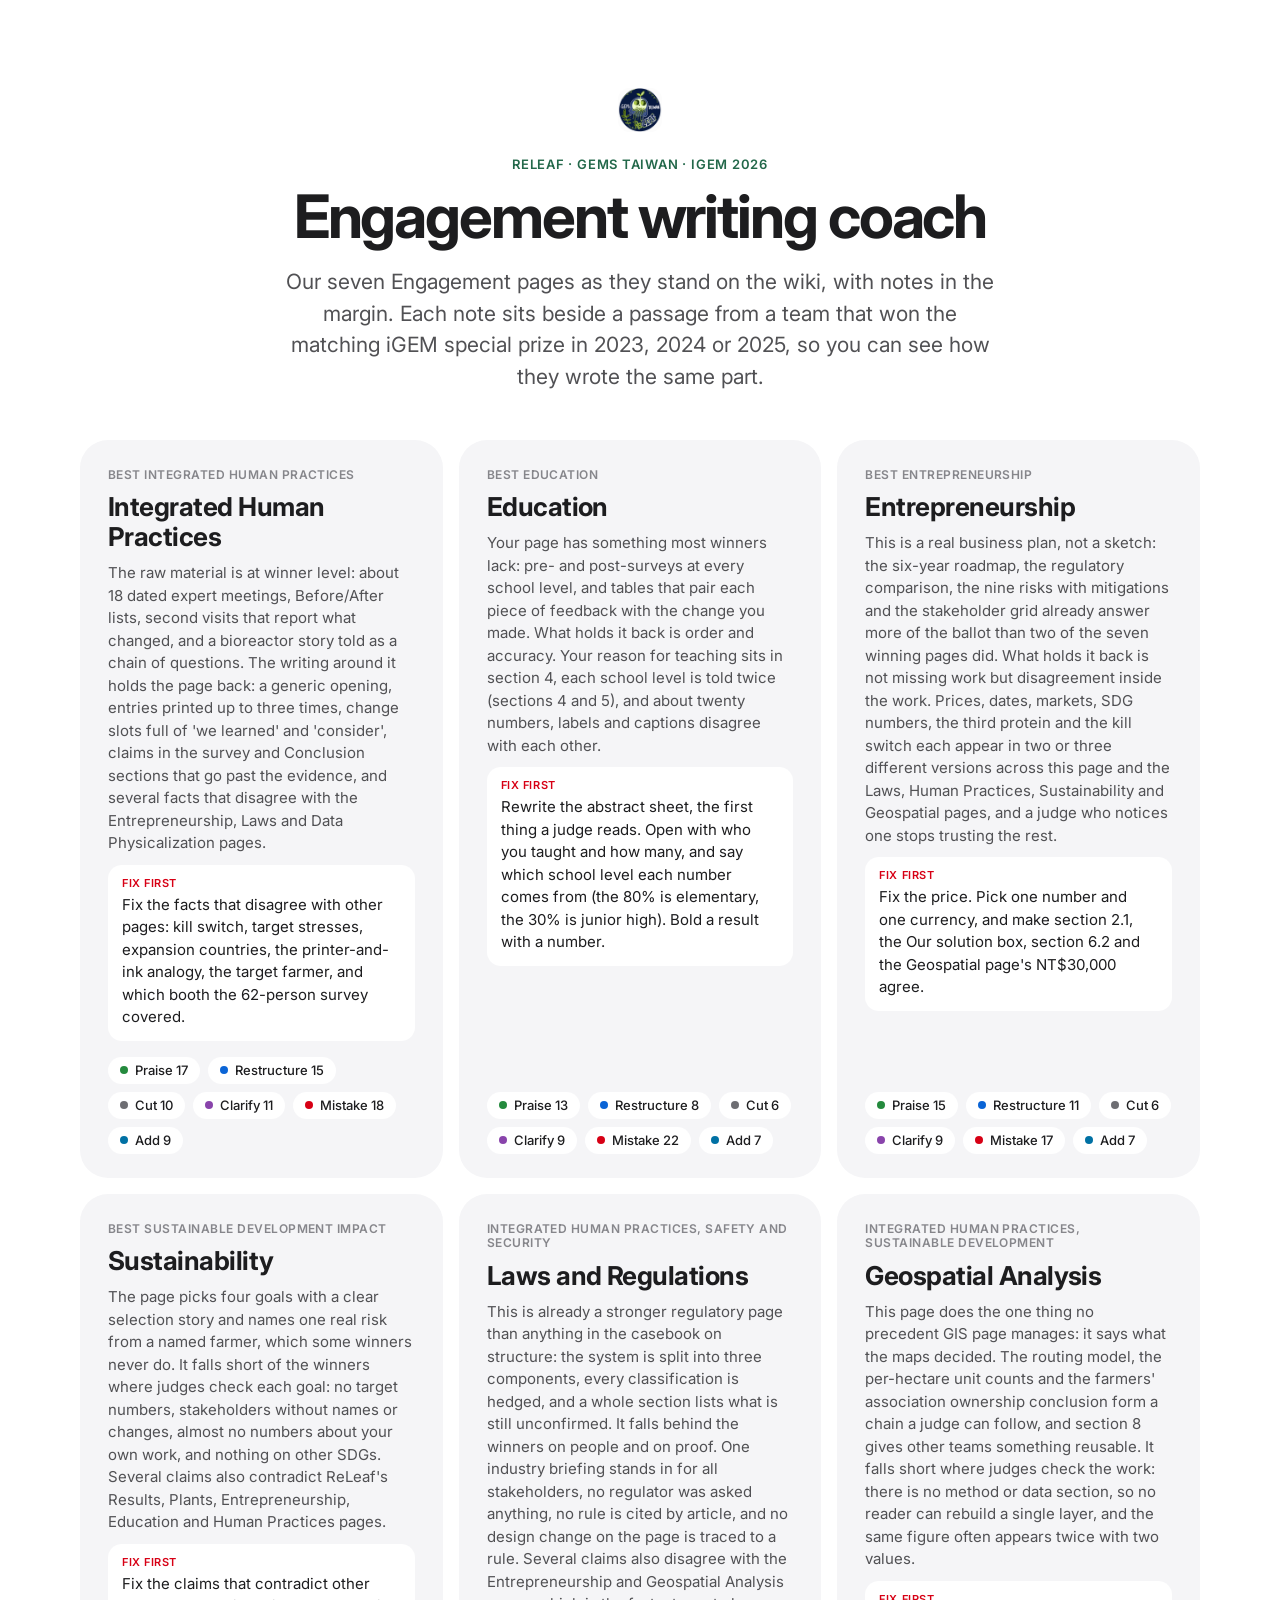
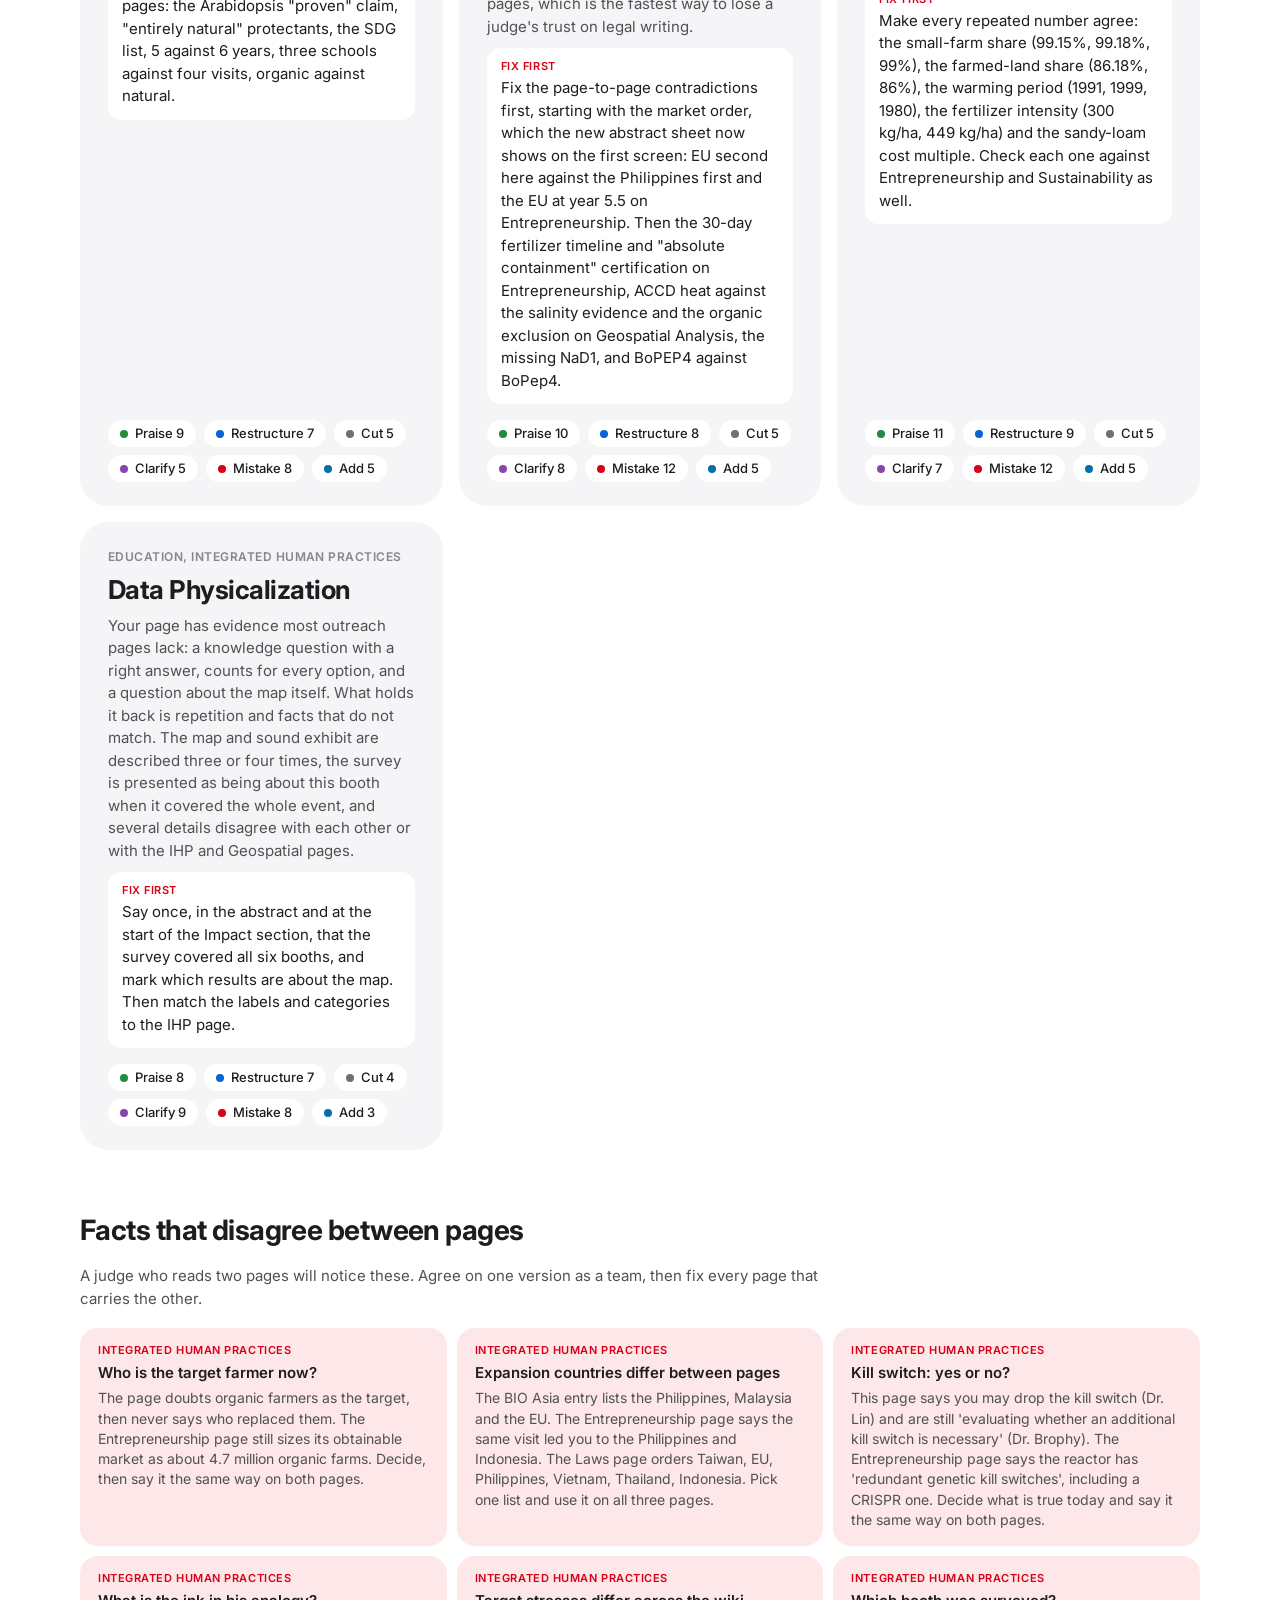
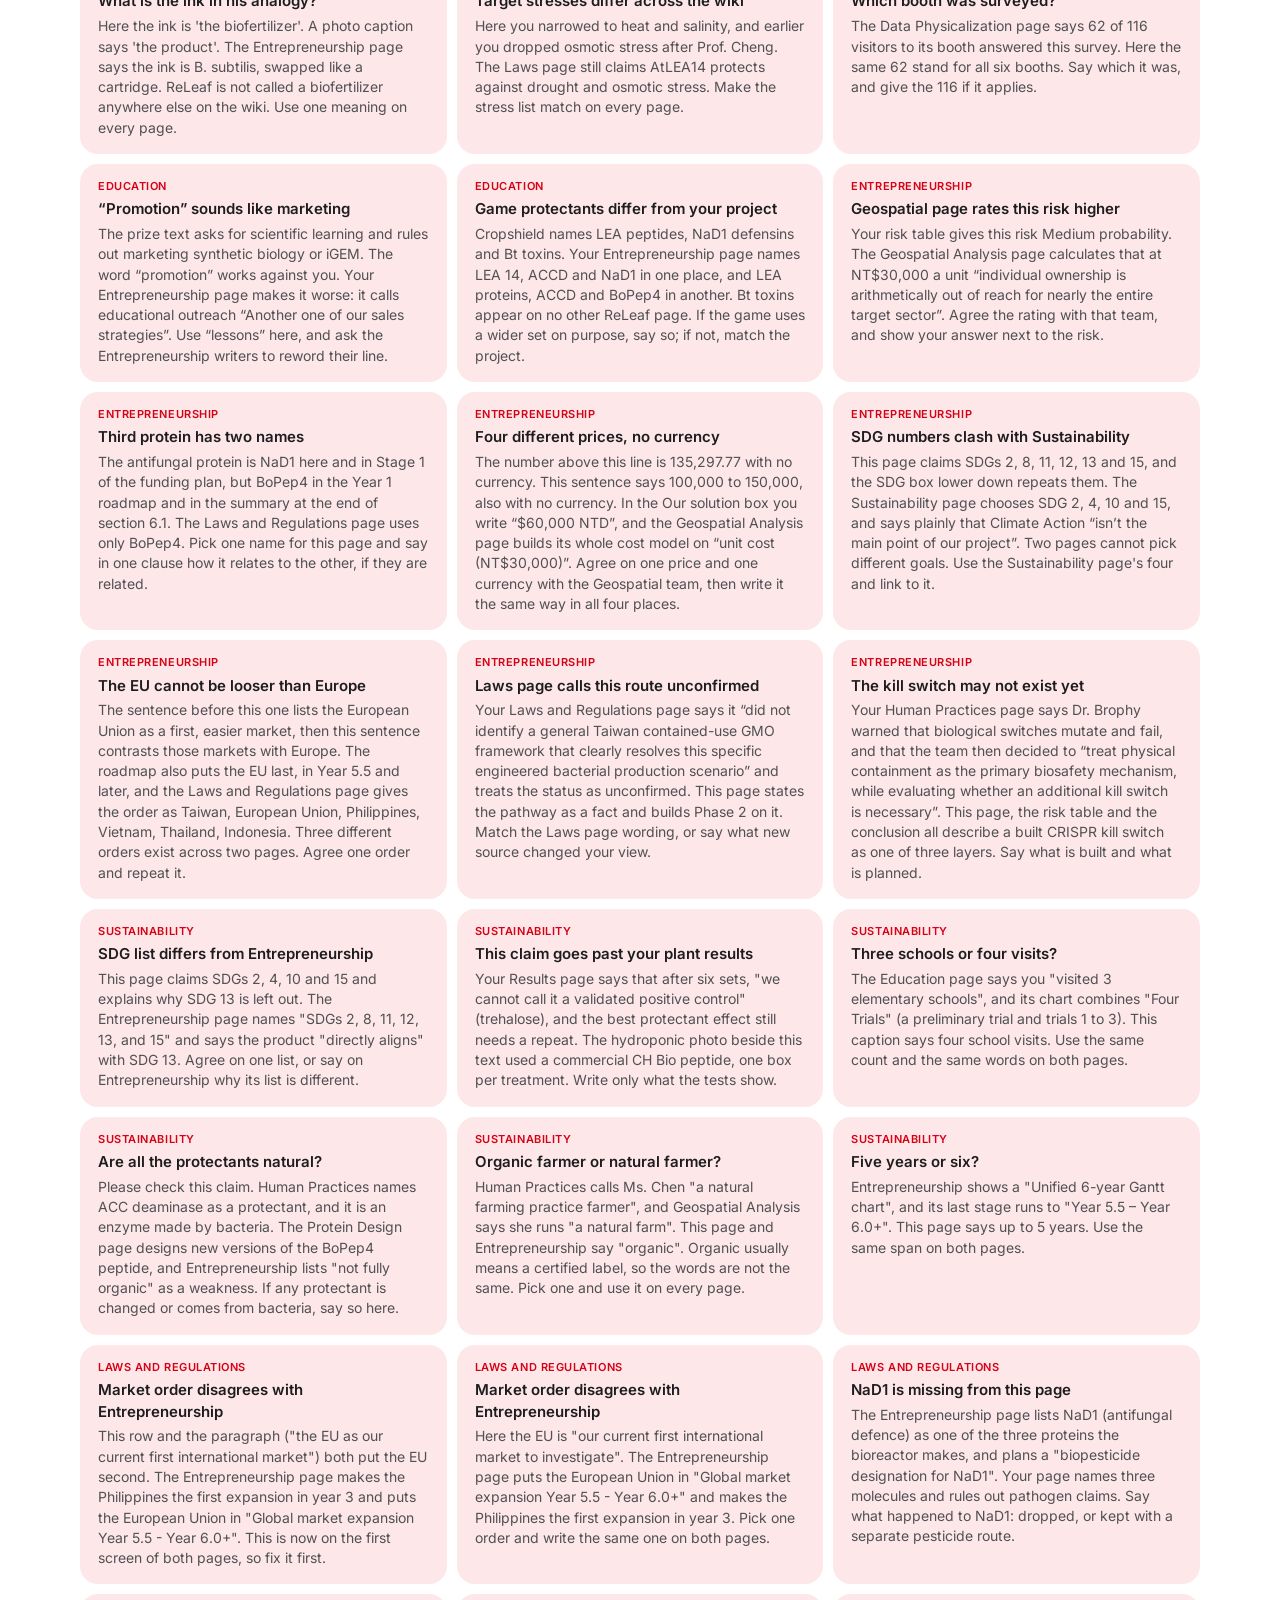
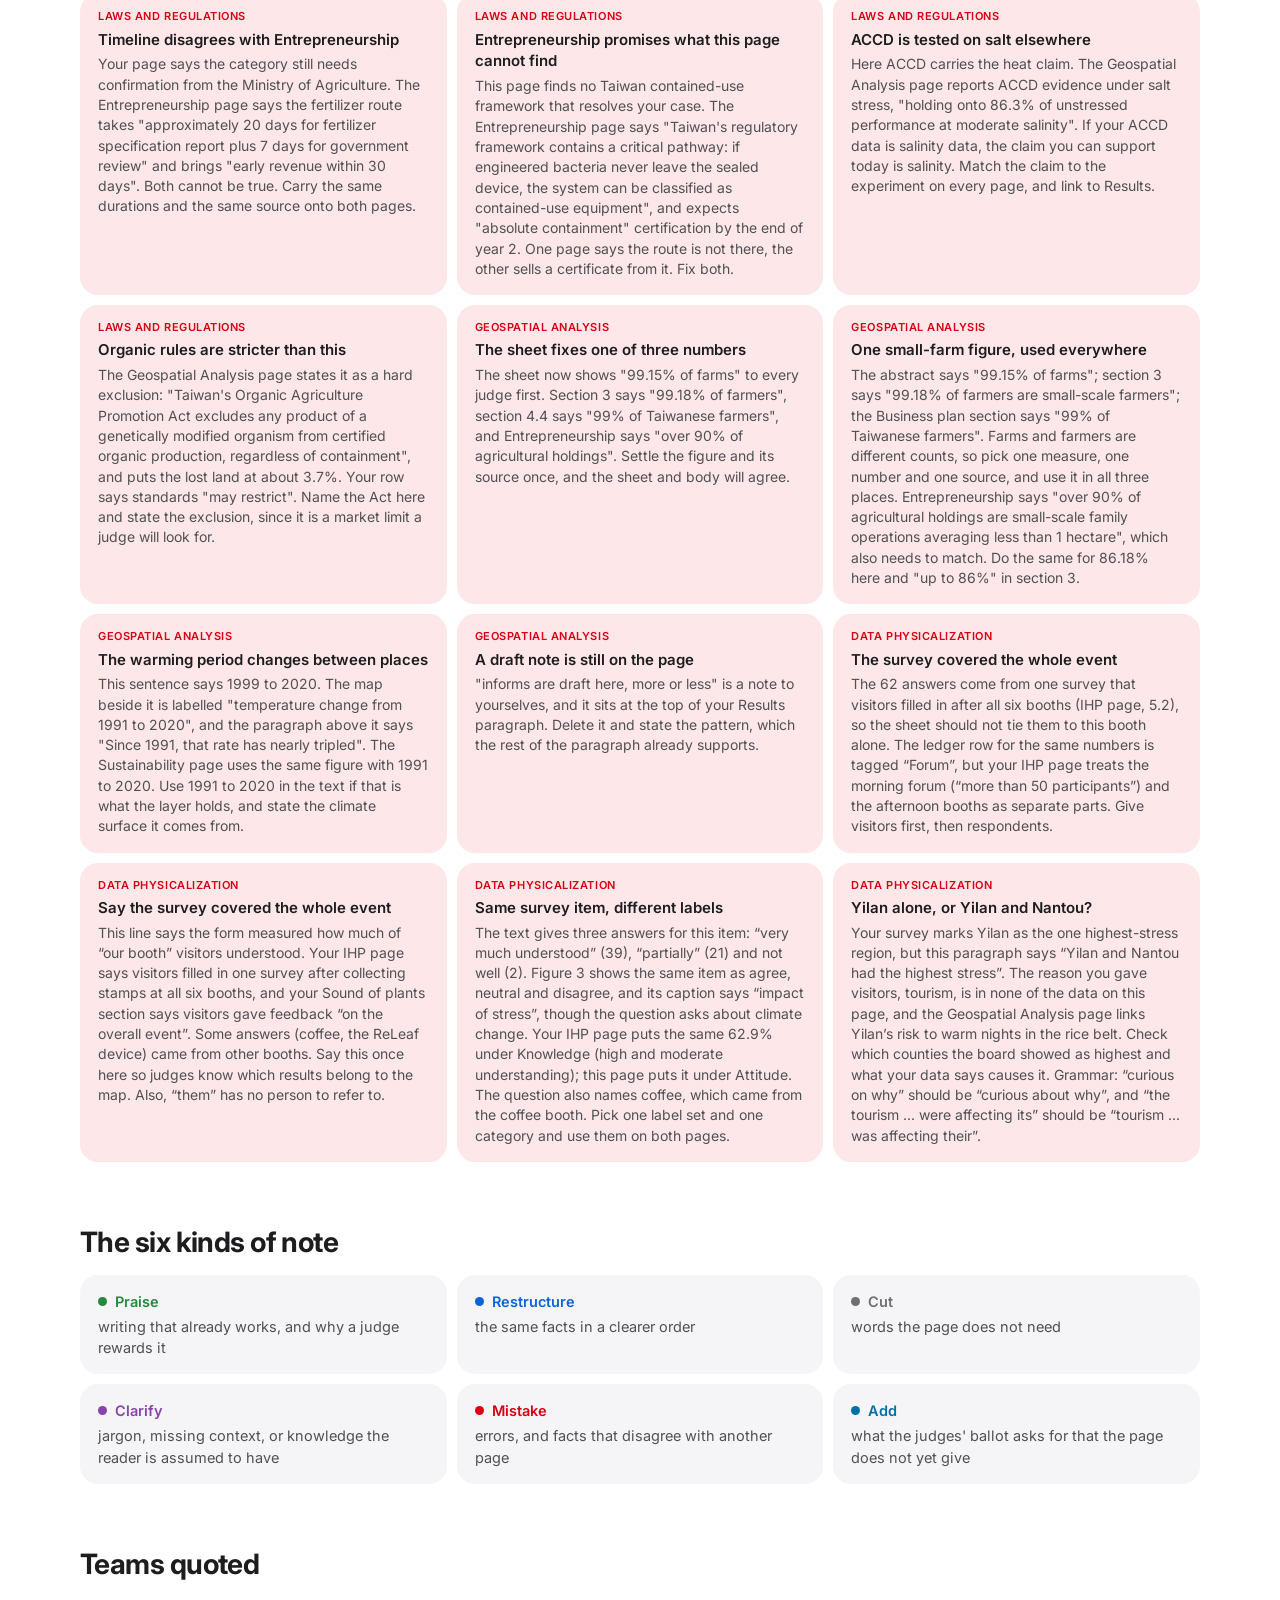
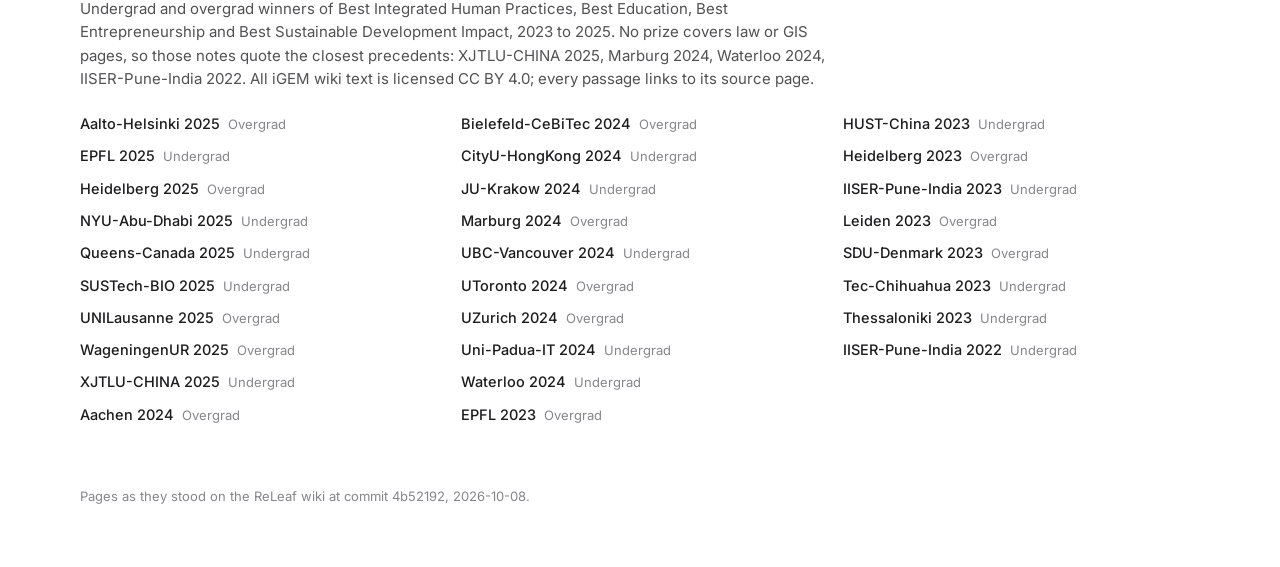
==== commit 90bb5548: "Sync with the wiki's banner and abstract pages (4b52192); notes on every abstract sheet - tools/sync" ====
--- a/docs/index.html
+++ b/docs/index.html
@@ -6,8 +6,8 @@
   <title>Engagement Writing Coach | ReLeaf</title>
   <link rel="icon" href="assets/img/logo.png" />
   <link rel="stylesheet" href="assets/css/tokens.css" />
-  <link rel="stylesheet" href="coach/coach.css?v=1008162359" />
-  <link rel="stylesheet" href="coach/landing.css?v=1008162359" />
+  <link rel="stylesheet" href="coach/coach.css?v=1008185328" />
+  <link rel="stylesheet" href="coach/landing.css?v=1008185328" />
 </head>
 <body class="lp">
   <header class="lp-head">
@@ -23,53 +23,53 @@
         <h3>Integrated Human Practices</h3>
         <p>The raw material is at winner level: about 18 dated expert meetings, Before/After lists, second visits that report what changed, and a bioreactor story told as a chain of questions. The writing around it holds the page back: a generic opening, entries printed up to three times, change slots full of &#x27;we learned&#x27; and &#x27;consider&#x27;, claims in the survey and Conclusion sections that go past the evidence, and several facts that disagree with the Entrepreneurship, Laws and Data Physicalization pages.</p>
         <p class="lp-card__first"><b>Fix first</b>Fix the facts that disagree with other pages: kill switch, target stresses, expansion countries, the printer-and-ink analogy, the target farmer, and which booth the 62-person survey covered.</p>
-        <ul class="cx-sum__counts"><li class="cx-praise">Praise 15</li><li class="cx-restructure">Restructure 12</li><li class="cx-cut">Cut 10</li><li class="cx-clarify">Clarify 10</li><li class="cx-mistake">Mistake 15</li><li class="cx-suggest">Add 8</li></ul>
+        <ul class="cx-sum__counts"><li class="cx-praise">Praise 17</li><li class="cx-restructure">Restructure 15</li><li class="cx-cut">Cut 10</li><li class="cx-clarify">Clarify 11</li><li class="cx-mistake">Mistake 18</li><li class="cx-suggest">Add 9</li></ul>
       </a>
       <a class="lp-card" href="education/">
         <span class="lp-card__prize">Best Education</span>
         <h3>Education</h3>
         <p>Your page has something most winners lack: pre- and post-surveys at every school level, and tables that pair each piece of feedback with the change you made. What holds it back is order and accuracy. Your reason for teaching sits in section 4, each school level is told twice (sections 4 and 5), and about twenty numbers, labels and captions disagree with each other.</p>
-        <p class="lp-card__first"><b>Fix first</b>Fix the numbers, labels and captions that disagree: trial count, question counts, swapped and mislabelled figures, junior high text copied from the elementary section, and the two card game rule sets. Then read the page aloud once.</p>
-        <ul class="cx-sum__counts"><li class="cx-praise">Praise 11</li><li class="cx-restructure">Restructure 7</li><li class="cx-cut">Cut 6</li><li class="cx-clarify">Clarify 6</li><li class="cx-mistake">Mistake 19</li><li class="cx-suggest">Add 6</li></ul>
+        <p class="lp-card__first"><b>Fix first</b>Rewrite the abstract sheet, the first thing a judge reads. Open with who you taught and how many, and say which school level each number comes from (the 80% is elementary, the 30% is junior high). Bold a result with a number.</p>
+        <ul class="cx-sum__counts"><li class="cx-praise">Praise 13</li><li class="cx-restructure">Restructure 8</li><li class="cx-cut">Cut 6</li><li class="cx-clarify">Clarify 9</li><li class="cx-mistake">Mistake 22</li><li class="cx-suggest">Add 7</li></ul>
       </a>
       <a class="lp-card" href="entrepreneurship/">
         <span class="lp-card__prize">Best Entrepreneurship</span>
         <h3>Entrepreneurship</h3>
         <p>This is a real business plan, not a sketch: the six-year roadmap, the regulatory comparison, the nine risks with mitigations and the stakeholder grid already answer more of the ballot than two of the seven winning pages did. What holds it back is not missing work but disagreement inside the work. Prices, dates, markets, SDG numbers, the third protein and the kill switch each appear in two or three different versions across this page and the Laws, Human Practices, Sustainability and Geospatial pages, and a judge who notices one stops trusting the rest.</p>
         <p class="lp-card__first"><b>Fix first</b>Fix the price. Pick one number and one currency, and make section 2.1, the Our solution box, section 6.2 and the Geospatial page&#x27;s NT$30,000 agree.</p>
-        <ul class="cx-sum__counts"><li class="cx-praise">Praise 13</li><li class="cx-restructure">Restructure 8</li><li class="cx-cut">Cut 6</li><li class="cx-clarify">Clarify 7</li><li class="cx-mistake">Mistake 15</li><li class="cx-suggest">Add 6</li></ul>
+        <ul class="cx-sum__counts"><li class="cx-praise">Praise 15</li><li class="cx-restructure">Restructure 11</li><li class="cx-cut">Cut 6</li><li class="cx-clarify">Clarify 9</li><li class="cx-mistake">Mistake 17</li><li class="cx-suggest">Add 7</li></ul>
       </a>
       <a class="lp-card" href="sustainability/">
         <span class="lp-card__prize">Best Sustainable Development Impact</span>
         <h3>Sustainability</h3>
         <p>The page picks four goals with a clear selection story and names one real risk from a named farmer, which some winners never do. It falls short of the winners where judges check each goal: no target numbers, stakeholders without names or changes, almost no numbers about your own work, and nothing on other SDGs. Several claims also contradict ReLeaf&#x27;s Results, Plants, Entrepreneurship, Education and Human Practices pages.</p>
         <p class="lp-card__first"><b>Fix first</b>Fix the claims that contradict other pages: the Arabidopsis &quot;proven&quot; claim, &quot;entirely natural&quot; protectants, the SDG list, 5 against 6 years, three schools against four visits, organic against natural.</p>
-        <ul class="cx-sum__counts"><li class="cx-praise">Praise 7</li><li class="cx-restructure">Restructure 4</li><li class="cx-cut">Cut 4</li><li class="cx-clarify">Clarify 4</li><li class="cx-mistake">Mistake 7</li><li class="cx-suggest">Add 4</li></ul>
+        <ul class="cx-sum__counts"><li class="cx-praise">Praise 9</li><li class="cx-restructure">Restructure 7</li><li class="cx-cut">Cut 5</li><li class="cx-clarify">Clarify 5</li><li class="cx-mistake">Mistake 8</li><li class="cx-suggest">Add 5</li></ul>
       </a>
       <a class="lp-card" href="laws-and-regulations/">
         <span class="lp-card__prize">Integrated Human Practices, Safety and Security</span>
         <h3>Laws and Regulations</h3>
         <p>This is already a stronger regulatory page than anything in the casebook on structure: the system is split into three components, every classification is hedged, and a whole section lists what is still unconfirmed. It falls behind the winners on people and on proof. One industry briefing stands in for all stakeholders, no regulator was asked anything, no rule is cited by article, and no design change on the page is traced to a rule. Several claims also disagree with the Entrepreneurship and Geospatial Analysis pages, which is the fastest way to lose a judge&#x27;s trust on legal writing.</p>
-        <p class="lp-card__first"><b>Fix first</b>Fix the page-to-page contradictions first: the market order and the 30-day fertilizer timeline against Entrepreneurship, Taiwan contained-use against Entrepreneurship&#x27;s &quot;absolute containment&quot; certification, ACCD heat against the salinity evidence on Geospatial Analysis, the organic exclusion against Geospatial Analysis, the missing NaD1, and BoPEP4 against BoPep4.</p>
-        <ul class="cx-sum__counts"><li class="cx-praise">Praise 8</li><li class="cx-restructure">Restructure 5</li><li class="cx-cut">Cut 5</li><li class="cx-clarify">Clarify 5</li><li class="cx-mistake">Mistake 11</li><li class="cx-suggest">Add 4</li></ul>
+        <p class="lp-card__first"><b>Fix first</b>Fix the page-to-page contradictions first, starting with the market order, which the new abstract sheet now shows on the first screen: EU second here against the Philippines first and the EU at year 5.5 on Entrepreneurship. Then the 30-day fertilizer timeline and &quot;absolute containment&quot; certification on Entrepreneurship, ACCD heat against the salinity evidence and the organic exclusion on Geospatial Analysis, the missing NaD1, and BoPEP4 against BoPep4.</p>
+        <ul class="cx-sum__counts"><li class="cx-praise">Praise 10</li><li class="cx-restructure">Restructure 8</li><li class="cx-cut">Cut 5</li><li class="cx-clarify">Clarify 8</li><li class="cx-mistake">Mistake 12</li><li class="cx-suggest">Add 5</li></ul>
       </a>
       <a class="lp-card" href="geospatial-analysis/">
         <span class="lp-card__prize">Integrated Human Practices, Sustainable Development</span>
         <h3>Geospatial Analysis</h3>
         <p>This page does the one thing no precedent GIS page manages: it says what the maps decided. The routing model, the per-hectare unit counts and the farmers&#x27; association ownership conclusion form a chain a judge can follow, and section 8 gives other teams something reusable. It falls short where judges check the work: there is no method or data section, so no reader can rebuild a single layer, and the same figure often appears twice with two values.</p>
         <p class="lp-card__first"><b>Fix first</b>Make every repeated number agree: the small-farm share (99.15%, 99.18%, 99%), the farmed-land share (86.18%, 86%), the warming period (1991, 1999, 1980), the fertilizer intensity (300 kg/ha, 449 kg/ha) and the sandy-loam cost multiple. Check each one against Entrepreneurship and Sustainability as well.</p>
-        <ul class="cx-sum__counts"><li class="cx-praise">Praise 9</li><li class="cx-restructure">Restructure 6</li><li class="cx-cut">Cut 5</li><li class="cx-clarify">Clarify 5</li><li class="cx-mistake">Mistake 10</li><li class="cx-suggest">Add 4</li></ul>
+        <ul class="cx-sum__counts"><li class="cx-praise">Praise 11</li><li class="cx-restructure">Restructure 9</li><li class="cx-cut">Cut 5</li><li class="cx-clarify">Clarify 7</li><li class="cx-mistake">Mistake 12</li><li class="cx-suggest">Add 5</li></ul>
       </a>
       <a class="lp-card" href="data-physicalization/">
         <span class="lp-card__prize">Education, Integrated Human Practices</span>
         <h3>Data Physicalization</h3>
         <p>Your page has evidence most outreach pages lack: a knowledge question with a right answer, counts for every option, and a question about the map itself. What holds it back is repetition and facts that do not match. The map and sound exhibit are described three or four times, the survey is presented as being about this booth when it covered the whole event, and several details disagree with each other or with the IHP and Geospatial pages.</p>
-        <p class="lp-card__first"><b>Fix first</b>Say once, at the start of the Impact section, that the survey covered all six booths, and mark which results are about the map. Then match the labels and categories to the IHP page.</p>
-        <ul class="cx-sum__counts"><li class="cx-praise">Praise 6</li><li class="cx-restructure">Restructure 5</li><li class="cx-cut">Cut 4</li><li class="cx-clarify">Clarify 5</li><li class="cx-mistake">Mistake 7</li><li class="cx-suggest">Add 3</li></ul>
+        <p class="lp-card__first"><b>Fix first</b>Say once, in the abstract and at the start of the Impact section, that the survey covered all six booths, and mark which results are about the map. Then match the labels and categories to the IHP page.</p>
+        <ul class="cx-sum__counts"><li class="cx-praise">Praise 8</li><li class="cx-restructure">Restructure 7</li><li class="cx-cut">Cut 4</li><li class="cx-clarify">Clarify 9</li><li class="cx-mistake">Mistake 8</li><li class="cx-suggest">Add 3</li></ul>
       </a>
     </section>
     
-    <section class="lp-cross"><h2>Facts that disagree between pages</h2><p>A judge who reads two pages will notice these. Agree on one version as a team, then fix every page that carries the other.</p><ul><li><a href="human-practices/#cx-hp-013"><span>Integrated Human Practices</span><b>Who is the target farmer now?</b>The page doubts organic farmers as the target, then never says who replaced them. The Entrepreneurship page still sizes its obtainable market as about 4.7 million organic farms. Decide, then say it the same way on both pages.</a></li><li><a href="human-practices/#cx-hp-014"><span>Integrated Human Practices</span><b>Expansion countries differ between pages</b>The BIO Asia entry lists the Philippines, Malaysia and the EU. The Entrepreneurship page says the same visit led you to the Philippines and Indonesia. The Laws page orders Taiwan, EU, Philippines, Vietnam, Thailand, Indonesia. Pick one list and use it on all three pages.</a></li><li><a href="human-practices/#cx-hp-032"><span>Integrated Human Practices</span><b>Kill switch: yes or no?</b>This page says you may drop the kill switch (Dr. Lin) and are still &#x27;evaluating whether an additional kill switch is necessary&#x27; (Dr. Brophy). The Entrepreneurship page says the reactor has &#x27;redundant genetic kill switches&#x27;, including a CRISPR one. Decide what is true today and say it the same way on both pages.</a></li><li><a href="human-practices/#cx-hp-041"><span>Integrated Human Practices</span><b>What is the ink in his analogy?</b>Here the ink is &#x27;the biofertilizer&#x27;. A photo caption says &#x27;the product&#x27;. The Entrepreneurship page says the ink is B. subtilis, swapped like a cartridge. ReLeaf is not called a biofertilizer anywhere else on the wiki. Use one meaning on every page.</a></li><li><a href="human-practices/#cx-hp-042"><span>Integrated Human Practices</span><b>Target stresses differ across the wiki</b>Here you narrowed to heat and salinity, and earlier you dropped osmotic stress after Prof. Cheng. The Laws page still claims AtLEA14 protects against drought and osmotic stress. Make the stress list match on every page.</a></li><li><a href="human-practices/#cx-hp-062"><span>Integrated Human Practices</span><b>Which booth was surveyed?</b>The Data Physicalization page says 62 of 116 visitors to its booth answered this survey. Here the same 62 stand for all six booths. Say which it was, and give the 116 if it applies.</a></li><li><a href="education/#cx-edu-002"><span>Education</span><b>“Promotion” sounds like marketing</b>The prize text asks for scientific learning and rules out marketing synthetic biology or iGEM. The word “promotion” works against you. Your Entrepreneurship page makes it worse: it calls educational outreach “Another one of our sales strategies”. Use “lessons” here, and ask the Entrepreneurship writers to reword their line.</a></li><li><a href="education/#cx-edu-048"><span>Education</span><b>Game protectants differ from your project</b>Cropshield names LEA peptides, NaD1 defensins and Bt toxins. Your Entrepreneurship page names LEA 14, ACCD and NaD1 in one place, and LEA proteins, ACCD and BoPep4 in another. Bt toxins appear on no other ReLeaf page. If the game uses a wider set on purpose, say so; if not, match the project.</a></li><li><a href="entrepreneurship/#cx-ent-003"><span>Entrepreneurship</span><b>Third protein has two names</b>The antifungal protein is NaD1 here and in Stage 1 of the funding plan, but BoPep4 in the Year 1 roadmap and in the summary at the end of section 6.1. The Laws and Regulations page uses only BoPep4. Pick one name for this page and say in one clause how it relates to the other, if they are related.</a></li><li><a href="entrepreneurship/#cx-ent-008"><span>Entrepreneurship</span><b>Four different prices, no currency</b>The number above this line is 135,297.77 with no currency. This sentence says 100,000 to 150,000, also with no currency. In the Our solution box you write “$60,000 NTD”, and the Geospatial Analysis page builds its whole cost model on “unit cost (NT$30,000)”. Agree on one price and one currency with the Geospatial team, then write it the same way in all four places.</a></li><li><a href="entrepreneurship/#cx-ent-014"><span>Entrepreneurship</span><b>SDG numbers clash with Sustainability</b>This page claims SDGs 2, 8, 11, 12, 13 and 15, and the SDG box lower down repeats them. The Sustainability page chooses SDG 2, 4, 10 and 15, and says plainly that Climate Action “isn’t the main point of our project”. Two pages cannot pick different goals. Use the Sustainability page&#x27;s four and link to it.</a></li><li><a href="entrepreneurship/#cx-ent-034"><span>Entrepreneurship</span><b>The EU cannot be looser than Europe</b>The sentence before this one lists the European Union as a first, easier market, then this sentence contrasts those markets with Europe. The roadmap also puts the EU last, in Year 5.5 and later, and the Laws and Regulations page gives the order as Taiwan, European Union, Philippines, Vietnam, Thailand, Indonesia. Three different orders exist across two pages. Agree one order and repeat it.</a></li><li><a href="entrepreneurship/#cx-ent-046"><span>Entrepreneurship</span><b>Laws page calls this route unconfirmed</b>Your Laws and Regulations page says it “did not identify a general Taiwan contained-use GMO framework that clearly resolves this specific engineered bacterial production scenario” and treats the status as unconfirmed. This page states the pathway as a fact and builds Phase 2 on it. Match the Laws page wording, or say what new source changed your view.</a></li><li><a href="entrepreneurship/#cx-ent-047"><span>Entrepreneurship</span><b>The kill switch may not exist yet</b>Your Human Practices page says Dr. Brophy warned that biological switches mutate and fail, and that the team then decided to “treat physical containment as the primary biosafety mechanism, while evaluating whether an additional kill switch is necessary”. This page, the risk table and the conclusion all describe a built CRISPR kill switch as one of three layers. Say what is built and what is planned.</a></li><li><a href="sustainability/#cx-sus-007"><span>Sustainability</span><b>SDG list differs from Entrepreneurship</b>This page claims SDGs 2, 4, 10 and 15 and explains why SDG 13 is left out. The Entrepreneurship page names &quot;SDGs 2, 8, 11, 12, 13, and 15&quot; and says the product &quot;directly aligns&quot; with SDG 13. Agree on one list, or say on Entrepreneurship why its list is different.</a></li><li><a href="sustainability/#cx-sus-012"><span>Sustainability</span><b>This claim goes past your plant results</b>Your Results page says that after six sets, &quot;we cannot call it a validated positive control&quot; (trehalose), and the best protectant effect still needs a repeat. The hydroponic photo beside this text used a commercial CH Bio peptide, one box per treatment. Write only what the tests show.</a></li><li><a href="sustainability/#cx-sus-014"><span>Sustainability</span><b>Three schools or four visits?</b>The Education page says you &quot;visited 3 elementary schools&quot;, and its chart combines &quot;Four Trials&quot; (a preliminary trial and trials 1 to 3). This caption says four school visits. Use the same count and the same words on both pages.</a></li><li><a href="sustainability/#cx-sus-021"><span>Sustainability</span><b>Are all the protectants natural?</b>Please check this claim. Human Practices names ACC deaminase as a protectant, and it is an enzyme made by bacteria. The Protein Design page designs new versions of the BoPep4 peptide, and Entrepreneurship lists &quot;not fully organic&quot; as a weakness. If any protectant is changed or comes from bacteria, say so here.</a></li><li><a href="sustainability/#cx-sus-025"><span>Sustainability</span><b>Organic farmer or natural farmer?</b>Human Practices calls Ms. Chen &quot;a natural farming practice farmer&quot;, and Geospatial Analysis says she runs &quot;a natural farm&quot;. This page and Entrepreneurship say &quot;organic&quot;. Organic usually means a certified label, so the words are not the same. Pick one and use it on every page.</a></li><li><a href="sustainability/#cx-sus-029"><span>Sustainability</span><b>Five years or six?</b>Entrepreneurship shows a &quot;Unified 6-year Gantt chart&quot;, and its last stage runs to &quot;Year 5.5 – Year 6.0+&quot;. This page says up to 5 years. Use the same span on both pages.</a></li><li><a href="laws-and-regulations/#cx-law-002"><span>Laws and Regulations</span><b>Market order disagrees with Entrepreneurship</b>Here the EU is &quot;our current first international market to investigate&quot;. The Entrepreneurship page puts the European Union in &quot;Global market expansion Year 5.5 - Year 6.0+&quot; and makes the Philippines the first expansion in year 3. Pick one order and write the same one on both pages.</a></li><li><a href="laws-and-regulations/#cx-law-011"><span>Laws and Regulations</span><b>NaD1 is missing from this page</b>The Entrepreneurship page lists NaD1 (antifungal defence) as one of the three proteins the bioreactor makes, and plans a &quot;biopesticide designation for NaD1&quot;. Your page names three molecules and rules out pathogen claims. Say what happened to NaD1: dropped, or kept with a separate pesticide route.</a></li><li><a href="laws-and-regulations/#cx-law-018"><span>Laws and Regulations</span><b>Timeline disagrees with Entrepreneurship</b>Your page says the category still needs confirmation from the Ministry of Agriculture. The Entrepreneurship page says the fertilizer route takes &quot;approximately 20 days for fertilizer specification report plus 7 days for government review&quot; and brings &quot;early revenue within 30 days&quot;. Both cannot be true. Carry the same durations and the same source onto both pages.</a></li><li><a href="laws-and-regulations/#cx-law-020"><span>Laws and Regulations</span><b>Entrepreneurship promises what this page cannot find</b>This page finds no Taiwan contained-use framework that resolves your case. The Entrepreneurship page says &quot;Taiwan&#x27;s regulatory framework contains a critical pathway: if engineered bacteria never leave the sealed device, the system can be classified as contained-use equipment&quot;, and expects &quot;absolute containment&quot; certification by the end of year 2. One page says the route is not there, the other sells a certificate from it. Fix both.</a></li><li><a href="laws-and-regulations/#cx-law-022"><span>Laws and Regulations</span><b>ACCD is tested on salt elsewhere</b>Here ACCD carries the heat claim. The Geospatial Analysis page reports ACCD evidence under salt stress, &quot;holding onto 86.3% of unstressed performance at moderate salinity&quot;. If your ACCD data is salinity data, the claim you can support today is salinity. Match the claim to the experiment on every page, and link to Results.</a></li><li><a href="laws-and-regulations/#cx-law-035"><span>Laws and Regulations</span><b>Organic rules are stricter than this</b>The Geospatial Analysis page states it as a hard exclusion: &quot;Taiwan&#x27;s Organic Agriculture Promotion Act excludes any product of a genetically modified organism from certified organic production, regardless of containment&quot;, and puts the lost land at about 3.7%. Your row says standards &quot;may restrict&quot;. Name the Act here and state the exclusion, since it is a market limit a judge will look for.</a></li><li><a href="geospatial-analysis/#cx-gis-002"><span>Geospatial Analysis</span><b>One small-farm figure, used everywhere</b>The abstract says &quot;99.15% of farms&quot;; section 3 says &quot;99.18% of farmers are small-scale farmers&quot;; the Business plan section says &quot;99% of Taiwanese farmers&quot;. Farms and farmers are different counts, so pick one measure, one number and one source, and use it in all three places. Entrepreneurship says &quot;over 90% of agricultural holdings are small-scale family operations averaging less than 1 hectare&quot;, which also needs to match. Do the same for 86.18% here and &quot;up to 86%&quot; in section 3.</a></li><li><a href="geospatial-analysis/#cx-gis-014"><span>Geospatial Analysis</span><b>The warming period changes between places</b>This sentence says 1999 to 2020. The map beside it is labelled &quot;temperature change from 1991 to 2020&quot;, and the paragraph above it says &quot;Since 1991, that rate has nearly tripled&quot;. The Sustainability page uses the same figure with 1991 to 2020. Use 1991 to 2020 in the text if that is what the layer holds, and state the climate surface it comes from.</a></li><li><a href="geospatial-analysis/#cx-gis-024"><span>Geospatial Analysis</span><b>A draft note is still on the page</b>&quot;informs are draft here, more or less&quot; is a note to yourselves, and it sits at the top of your Results paragraph. Delete it and state the pattern, which the rest of the paragraph already supports.</a></li><li><a href="data-physicalization/#cx-dp-009"><span>Data Physicalization</span><b>Say the survey covered the whole event</b>This line says the form measured how much of “our booth” visitors understood. Your IHP page says visitors filled in one survey after collecting stamps at all six booths, and your Sound of plants section says visitors gave feedback “on the overall event”. Some answers (coffee, the ReLeaf device) came from other booths. Say this once here so judges know which results belong to the map. Also, “them” has no person to refer to.</a></li><li><a href="data-physicalization/#cx-dp-013"><span>Data Physicalization</span><b>Same survey item, different labels</b>The text gives three answers for this item: “very much understood” (39), “partially” (21) and not well (2). Figure 3 shows the same item as agree, neutral and disagree, and its caption says “impact of stress”, though the question asks about climate change. Your IHP page puts the same 62.9% under Knowledge (high and moderate understanding); this page puts it under Attitude. The question also names coffee, which came from the coffee booth. Pick one label set and one category and use them on both pages.</a></li><li><a href="data-physicalization/#cx-dp-022"><span>Data Physicalization</span><b>Yilan alone, or Yilan and Nantou?</b>Your survey marks Yilan as the one highest-stress region, but this paragraph says “Yilan and Nantou had the highest stress”. The reason you gave visitors, tourism, is in none of the data on this page, and the Geospatial Analysis page links Yilan’s risk to warm nights in the rice belt. Check which counties the board showed as highest and what your data says causes it. Grammar: “curious on why” should be “curious about why”, and “the tourism ... were affecting its” should be “tourism ... was affecting their”.</a></li></ul></section>
+    <section class="lp-cross"><h2>Facts that disagree between pages</h2><p>A judge who reads two pages will notice these. Agree on one version as a team, then fix every page that carries the other.</p><ul><li><a href="human-practices/#cx-hp-013"><span>Integrated Human Practices</span><b>Who is the target farmer now?</b>The page doubts organic farmers as the target, then never says who replaced them. The Entrepreneurship page still sizes its obtainable market as about 4.7 million organic farms. Decide, then say it the same way on both pages.</a></li><li><a href="human-practices/#cx-hp-014"><span>Integrated Human Practices</span><b>Expansion countries differ between pages</b>The BIO Asia entry lists the Philippines, Malaysia and the EU. The Entrepreneurship page says the same visit led you to the Philippines and Indonesia. The Laws page orders Taiwan, EU, Philippines, Vietnam, Thailand, Indonesia. Pick one list and use it on all three pages.</a></li><li><a href="human-practices/#cx-hp-032"><span>Integrated Human Practices</span><b>Kill switch: yes or no?</b>This page says you may drop the kill switch (Dr. Lin) and are still &#x27;evaluating whether an additional kill switch is necessary&#x27; (Dr. Brophy). The Entrepreneurship page says the reactor has &#x27;redundant genetic kill switches&#x27;, including a CRISPR one. Decide what is true today and say it the same way on both pages.</a></li><li><a href="human-practices/#cx-hp-041"><span>Integrated Human Practices</span><b>What is the ink in his analogy?</b>Here the ink is &#x27;the biofertilizer&#x27;. A photo caption says &#x27;the product&#x27;. The Entrepreneurship page says the ink is B. subtilis, swapped like a cartridge. ReLeaf is not called a biofertilizer anywhere else on the wiki. Use one meaning on every page.</a></li><li><a href="human-practices/#cx-hp-042"><span>Integrated Human Practices</span><b>Target stresses differ across the wiki</b>Here you narrowed to heat and salinity, and earlier you dropped osmotic stress after Prof. Cheng. The Laws page still claims AtLEA14 protects against drought and osmotic stress. Make the stress list match on every page.</a></li><li><a href="human-practices/#cx-hp-062"><span>Integrated Human Practices</span><b>Which booth was surveyed?</b>The Data Physicalization page says 62 of 116 visitors to its booth answered this survey. Here the same 62 stand for all six booths. Say which it was, and give the 116 if it applies.</a></li><li><a href="education/#cx-edu-002"><span>Education</span><b>“Promotion” sounds like marketing</b>The prize text asks for scientific learning and rules out marketing synthetic biology or iGEM. The word “promotion” works against you. Your Entrepreneurship page makes it worse: it calls educational outreach “Another one of our sales strategies”. Use “lessons” here, and ask the Entrepreneurship writers to reword their line.</a></li><li><a href="education/#cx-edu-048"><span>Education</span><b>Game protectants differ from your project</b>Cropshield names LEA peptides, NaD1 defensins and Bt toxins. Your Entrepreneurship page names LEA 14, ACCD and NaD1 in one place, and LEA proteins, ACCD and BoPep4 in another. Bt toxins appear on no other ReLeaf page. If the game uses a wider set on purpose, say so; if not, match the project.</a></li><li><a href="entrepreneurship/#cx-ent-a08"><span>Entrepreneurship</span><b>Geospatial page rates this risk higher</b>Your risk table gives this risk Medium probability. The Geospatial Analysis page calculates that at NT$30,000 a unit “individual ownership is arithmetically out of reach for nearly the entire target sector”. Agree the rating with that team, and show your answer next to the risk.</a></li><li><a href="entrepreneurship/#cx-ent-003"><span>Entrepreneurship</span><b>Third protein has two names</b>The antifungal protein is NaD1 here and in Stage 1 of the funding plan, but BoPep4 in the Year 1 roadmap and in the summary at the end of section 6.1. The Laws and Regulations page uses only BoPep4. Pick one name for this page and say in one clause how it relates to the other, if they are related.</a></li><li><a href="entrepreneurship/#cx-ent-008"><span>Entrepreneurship</span><b>Four different prices, no currency</b>The number above this line is 135,297.77 with no currency. This sentence says 100,000 to 150,000, also with no currency. In the Our solution box you write “$60,000 NTD”, and the Geospatial Analysis page builds its whole cost model on “unit cost (NT$30,000)”. Agree on one price and one currency with the Geospatial team, then write it the same way in all four places.</a></li><li><a href="entrepreneurship/#cx-ent-014"><span>Entrepreneurship</span><b>SDG numbers clash with Sustainability</b>This page claims SDGs 2, 8, 11, 12, 13 and 15, and the SDG box lower down repeats them. The Sustainability page chooses SDG 2, 4, 10 and 15, and says plainly that Climate Action “isn’t the main point of our project”. Two pages cannot pick different goals. Use the Sustainability page&#x27;s four and link to it.</a></li><li><a href="entrepreneurship/#cx-ent-034"><span>Entrepreneurship</span><b>The EU cannot be looser than Europe</b>The sentence before this one lists the European Union as a first, easier market, then this sentence contrasts those markets with Europe. The roadmap also puts the EU last, in Year 5.5 and later, and the Laws and Regulations page gives the order as Taiwan, European Union, Philippines, Vietnam, Thailand, Indonesia. Three different orders exist across two pages. Agree one order and repeat it.</a></li><li><a href="entrepreneurship/#cx-ent-046"><span>Entrepreneurship</span><b>Laws page calls this route unconfirmed</b>Your Laws and Regulations page says it “did not identify a general Taiwan contained-use GMO framework that clearly resolves this specific engineered bacterial production scenario” and treats the status as unconfirmed. This page states the pathway as a fact and builds Phase 2 on it. Match the Laws page wording, or say what new source changed your view.</a></li><li><a href="entrepreneurship/#cx-ent-047"><span>Entrepreneurship</span><b>The kill switch may not exist yet</b>Your Human Practices page says Dr. Brophy warned that biological switches mutate and fail, and that the team then decided to “treat physical containment as the primary biosafety mechanism, while evaluating whether an additional kill switch is necessary”. This page, the risk table and the conclusion all describe a built CRISPR kill switch as one of three layers. Say what is built and what is planned.</a></li><li><a href="sustainability/#cx-sus-007"><span>Sustainability</span><b>SDG list differs from Entrepreneurship</b>This page claims SDGs 2, 4, 10 and 15 and explains why SDG 13 is left out. The Entrepreneurship page names &quot;SDGs 2, 8, 11, 12, 13, and 15&quot; and says the product &quot;directly aligns&quot; with SDG 13. Agree on one list, or say on Entrepreneurship why its list is different.</a></li><li><a href="sustainability/#cx-sus-012"><span>Sustainability</span><b>This claim goes past your plant results</b>Your Results page says that after six sets, &quot;we cannot call it a validated positive control&quot; (trehalose), and the best protectant effect still needs a repeat. The hydroponic photo beside this text used a commercial CH Bio peptide, one box per treatment. Write only what the tests show.</a></li><li><a href="sustainability/#cx-sus-014"><span>Sustainability</span><b>Three schools or four visits?</b>The Education page says you &quot;visited 3 elementary schools&quot;, and its chart combines &quot;Four Trials&quot; (a preliminary trial and trials 1 to 3). This caption says four school visits. Use the same count and the same words on both pages.</a></li><li><a href="sustainability/#cx-sus-021"><span>Sustainability</span><b>Are all the protectants natural?</b>Please check this claim. Human Practices names ACC deaminase as a protectant, and it is an enzyme made by bacteria. The Protein Design page designs new versions of the BoPep4 peptide, and Entrepreneurship lists &quot;not fully organic&quot; as a weakness. If any protectant is changed or comes from bacteria, say so here.</a></li><li><a href="sustainability/#cx-sus-025"><span>Sustainability</span><b>Organic farmer or natural farmer?</b>Human Practices calls Ms. Chen &quot;a natural farming practice farmer&quot;, and Geospatial Analysis says she runs &quot;a natural farm&quot;. This page and Entrepreneurship say &quot;organic&quot;. Organic usually means a certified label, so the words are not the same. Pick one and use it on every page.</a></li><li><a href="sustainability/#cx-sus-029"><span>Sustainability</span><b>Five years or six?</b>Entrepreneurship shows a &quot;Unified 6-year Gantt chart&quot;, and its last stage runs to &quot;Year 5.5 – Year 6.0+&quot;. This page says up to 5 years. Use the same span on both pages.</a></li><li><a href="laws-and-regulations/#cx-law-a07"><span>Laws and Regulations</span><b>Market order disagrees with Entrepreneurship</b>This row and the paragraph (&quot;the EU as our current first international market&quot;) both put the EU second. The Entrepreneurship page makes the Philippines the first expansion in year 3 and puts the European Union in &quot;Global market expansion Year 5.5 - Year 6.0+&quot;. This is now on the first screen of both pages, so fix it first.</a></li><li><a href="laws-and-regulations/#cx-law-002"><span>Laws and Regulations</span><b>Market order disagrees with Entrepreneurship</b>Here the EU is &quot;our current first international market to investigate&quot;. The Entrepreneurship page puts the European Union in &quot;Global market expansion Year 5.5 - Year 6.0+&quot; and makes the Philippines the first expansion in year 3. Pick one order and write the same one on both pages.</a></li><li><a href="laws-and-regulations/#cx-law-011"><span>Laws and Regulations</span><b>NaD1 is missing from this page</b>The Entrepreneurship page lists NaD1 (antifungal defence) as one of the three proteins the bioreactor makes, and plans a &quot;biopesticide designation for NaD1&quot;. Your page names three molecules and rules out pathogen claims. Say what happened to NaD1: dropped, or kept with a separate pesticide route.</a></li><li><a href="laws-and-regulations/#cx-law-018"><span>Laws and Regulations</span><b>Timeline disagrees with Entrepreneurship</b>Your page says the category still needs confirmation from the Ministry of Agriculture. The Entrepreneurship page says the fertilizer route takes &quot;approximately 20 days for fertilizer specification report plus 7 days for government review&quot; and brings &quot;early revenue within 30 days&quot;. Both cannot be true. Carry the same durations and the same source onto both pages.</a></li><li><a href="laws-and-regulations/#cx-law-020"><span>Laws and Regulations</span><b>Entrepreneurship promises what this page cannot find</b>This page finds no Taiwan contained-use framework that resolves your case. The Entrepreneurship page says &quot;Taiwan&#x27;s regulatory framework contains a critical pathway: if engineered bacteria never leave the sealed device, the system can be classified as contained-use equipment&quot;, and expects &quot;absolute containment&quot; certification by the end of year 2. One page says the route is not there, the other sells a certificate from it. Fix both.</a></li><li><a href="laws-and-regulations/#cx-law-022"><span>Laws and Regulations</span><b>ACCD is tested on salt elsewhere</b>Here ACCD carries the heat claim. The Geospatial Analysis page reports ACCD evidence under salt stress, &quot;holding onto 86.3% of unstressed performance at moderate salinity&quot;. If your ACCD data is salinity data, the claim you can support today is salinity. Match the claim to the experiment on every page, and link to Results.</a></li><li><a href="laws-and-regulations/#cx-law-035"><span>Laws and Regulations</span><b>Organic rules are stricter than this</b>The Geospatial Analysis page states it as a hard exclusion: &quot;Taiwan&#x27;s Organic Agriculture Promotion Act excludes any product of a genetically modified organism from certified organic production, regardless of containment&quot;, and puts the lost land at about 3.7%. Your row says standards &quot;may restrict&quot;. Name the Act here and state the exclusion, since it is a market limit a judge will look for.</a></li><li><a href="geospatial-analysis/#cx-gis-a02"><span>Geospatial Analysis</span><b>The sheet fixes one of three numbers</b>The sheet now shows &quot;99.15% of farms&quot; to every judge first. Section 3 says &quot;99.18% of farmers&quot;, section 4.4 says &quot;99% of Taiwanese farmers&quot;, and Entrepreneurship says &quot;over 90% of agricultural holdings&quot;. Settle the figure and its source once, and the sheet and body will agree.</a></li><li><a href="geospatial-analysis/#cx-gis-002"><span>Geospatial Analysis</span><b>One small-farm figure, used everywhere</b>The abstract says &quot;99.15% of farms&quot;; section 3 says &quot;99.18% of farmers are small-scale farmers&quot;; the Business plan section says &quot;99% of Taiwanese farmers&quot;. Farms and farmers are different counts, so pick one measure, one number and one source, and use it in all three places. Entrepreneurship says &quot;over 90% of agricultural holdings are small-scale family operations averaging less than 1 hectare&quot;, which also needs to match. Do the same for 86.18% here and &quot;up to 86%&quot; in section 3.</a></li><li><a href="geospatial-analysis/#cx-gis-014"><span>Geospatial Analysis</span><b>The warming period changes between places</b>This sentence says 1999 to 2020. The map beside it is labelled &quot;temperature change from 1991 to 2020&quot;, and the paragraph above it says &quot;Since 1991, that rate has nearly tripled&quot;. The Sustainability page uses the same figure with 1991 to 2020. Use 1991 to 2020 in the text if that is what the layer holds, and state the climate surface it comes from.</a></li><li><a href="geospatial-analysis/#cx-gis-024"><span>Geospatial Analysis</span><b>A draft note is still on the page</b>&quot;informs are draft here, more or less&quot; is a note to yourselves, and it sits at the top of your Results paragraph. Delete it and state the pattern, which the rest of the paragraph already supports.</a></li><li><a href="data-physicalization/#cx-dp-a03"><span>Data Physicalization</span><b>The survey covered the whole event</b>The 62 answers come from one survey that visitors filled in after all six booths (IHP page, 5.2), so the sheet should not tie them to this booth alone. The ledger row for the same numbers is tagged “Forum”, but your IHP page treats the morning forum (“more than 50 participants”) and the afternoon booths as separate parts. Give visitors first, then respondents.</a></li><li><a href="data-physicalization/#cx-dp-009"><span>Data Physicalization</span><b>Say the survey covered the whole event</b>This line says the form measured how much of “our booth” visitors understood. Your IHP page says visitors filled in one survey after collecting stamps at all six booths, and your Sound of plants section says visitors gave feedback “on the overall event”. Some answers (coffee, the ReLeaf device) came from other booths. Say this once here so judges know which results belong to the map. Also, “them” has no person to refer to.</a></li><li><a href="data-physicalization/#cx-dp-013"><span>Data Physicalization</span><b>Same survey item, different labels</b>The text gives three answers for this item: “very much understood” (39), “partially” (21) and not well (2). Figure 3 shows the same item as agree, neutral and disagree, and its caption says “impact of stress”, though the question asks about climate change. Your IHP page puts the same 62.9% under Knowledge (high and moderate understanding); this page puts it under Attitude. The question also names coffee, which came from the coffee booth. Pick one label set and one category and use them on both pages.</a></li><li><a href="data-physicalization/#cx-dp-022"><span>Data Physicalization</span><b>Yilan alone, or Yilan and Nantou?</b>Your survey marks Yilan as the one highest-stress region, but this paragraph says “Yilan and Nantou had the highest stress”. The reason you gave visitors, tourism, is in none of the data on this page, and the Geospatial Analysis page links Yilan’s risk to warm nights in the rice belt. Check which counties the board showed as highest and what your data says causes it. Grammar: “curious on why” should be “curious about why”, and “the tourism ... were affecting its” should be “tourism ... was affecting their”.</a></li></ul></section>
     <section class="lp-legend">
       <h2>The six kinds of note</h2>
       <ul><li class="cx-praise"><b>Praise</b>writing that already works, and why a judge rewards it</li><li class="cx-restructure"><b>Restructure</b>the same facts in a clearer order</li><li class="cx-cut"><b>Cut</b>words the page does not need</li><li class="cx-clarify"><b>Clarify</b>jargon, missing context, or knowledge the reader is assumed to have</li><li class="cx-mistake"><b>Mistake</b>errors, and facts that disagree with another page</li><li class="cx-suggest"><b>Add</b>what the judges' ballot asks for that the page does not yet give</li></ul>
@@ -79,6 +79,7 @@
       <p>Undergrad and overgrad winners of Best Integrated Human Practices, Best Education, Best Entrepreneurship and Best Sustainable Development Impact, 2023 to 2025. No prize covers law or GIS pages, so those notes quote the closest precedents: XJTLU-CHINA 2025, Marburg 2024, Waterloo 2024, IISER-Pune-India 2022. All iGEM wiki text is licensed CC BY 4.0; every passage links to its source page.</p>
       <ul><li><a href="https://2025.igem.wiki/aalto-helsinki/">Aalto-Helsinki 2025</a> <span>Overgrad</span></li><li><a href="https://2025.igem.wiki/epfl/">EPFL 2025</a> <span>Undergrad</span></li><li><a href="https://2025.igem.wiki/heidelberg/">Heidelberg 2025</a> <span>Overgrad</span></li><li><a href="https://2025.igem.wiki/nyu-abu-dhabi/">NYU-Abu-Dhabi 2025</a> <span>Undergrad</span></li><li><a href="https://2025.igem.wiki/queens-canada/">Queens-Canada 2025</a> <span>Undergrad</span></li><li><a href="https://2025.igem.wiki/sustech-bio/">SUSTech-BIO 2025</a> <span>Undergrad</span></li><li><a href="https://2025.igem.wiki/unilausanne/">UNILausanne 2025</a> <span>Overgrad</span></li><li><a href="https://2025.igem.wiki/wageningenur/">WageningenUR 2025</a> <span>Overgrad</span></li><li><a href="https://2025.igem.wiki/xjtlu-china/">XJTLU-CHINA 2025</a> <span>Undergrad</span></li><li><a href="https://2024.igem.wiki/aachen/">Aachen 2024</a> <span>Overgrad</span></li><li><a href="https://2024.igem.wiki/bielefeld-cebitec/">Bielefeld-CeBiTec 2024</a> <span>Overgrad</span></li><li><a href="https://2024.igem.wiki/cityu-hongkong/">CityU-HongKong 2024</a> <span>Undergrad</span></li><li><a href="https://2024.igem.wiki/ju-krakow/">JU-Krakow 2024</a> <span>Undergrad</span></li><li><a href="https://2024.igem.wiki/marburg/">Marburg 2024</a> <span>Overgrad</span></li><li><a href="https://2024.igem.wiki/ubc-vancouver/">UBC-Vancouver 2024</a> <span>Undergrad</span></li><li><a href="https://2024.igem.wiki/utoronto/">UToronto 2024</a> <span>Overgrad</span></li><li><a href="https://2024.igem.wiki/uzurich/">UZurich 2024</a> <span>Overgrad</span></li><li><a href="https://2024.igem.wiki/uni-padua-it/">Uni-Padua-IT 2024</a> <span>Undergrad</span></li><li><a href="https://2024.igem.wiki/waterloo/">Waterloo 2024</a> <span>Undergrad</span></li><li><a href="https://2023.igem.wiki/epfl/">EPFL 2023</a> <span>Overgrad</span></li><li><a href="https://2023.igem.wiki/hust-china/">HUST-China 2023</a> <span>Undergrad</span></li><li><a href="https://2023.igem.wiki/heidelberg/">Heidelberg 2023</a> <span>Overgrad</span></li><li><a href="https://2023.igem.wiki/iiser-pune-india/">IISER-Pune-India 2023</a> <span>Undergrad</span></li><li><a href="https://2023.igem.wiki/leiden/">Leiden 2023</a> <span>Overgrad</span></li><li><a href="https://2023.igem.wiki/sdu-denmark/">SDU-Denmark 2023</a> <span>Overgrad</span></li><li><a href="https://2023.igem.wiki/tec-chihuahua/">Tec-Chihuahua 2023</a> <span>Undergrad</span></li><li><a href="https://2023.igem.wiki/thessaloniki/">Thessaloniki 2023</a> <span>Undergrad</span></li><li><a href="https://2022.igem.wiki/iiser-pune-india/">IISER-Pune-India 2022</a> <span>Undergrad</span></li></ul>
     </section>
+    <p class="lp-src">Pages as they stood on the ReLeaf wiki at commit 4b52192, 2026-10-08.</p>
   </main>
 </body>
 </html>
--- a/docs/coach/landing.css
+++ b/docs/coach/landing.css
@@ -36,3 +36,4 @@
 .lp-cross a:hover { transform: translateY(-2px); }
 .lp-cross a span { display: block; font: 600 11px/1.2 var(--cx-font); letter-spacing: .05em; text-transform: uppercase; color: var(--cx-mistake); margin-bottom: 5px; }
 .lp-cross a b { display: block; color: var(--cx-ink); font-weight: 600; font-size: 15px; margin-bottom: 4px; }
+.lp-src { margin: 56px 0 0; font: 13px/1.5 var(--cx-font); color: var(--cx-ink-3); }
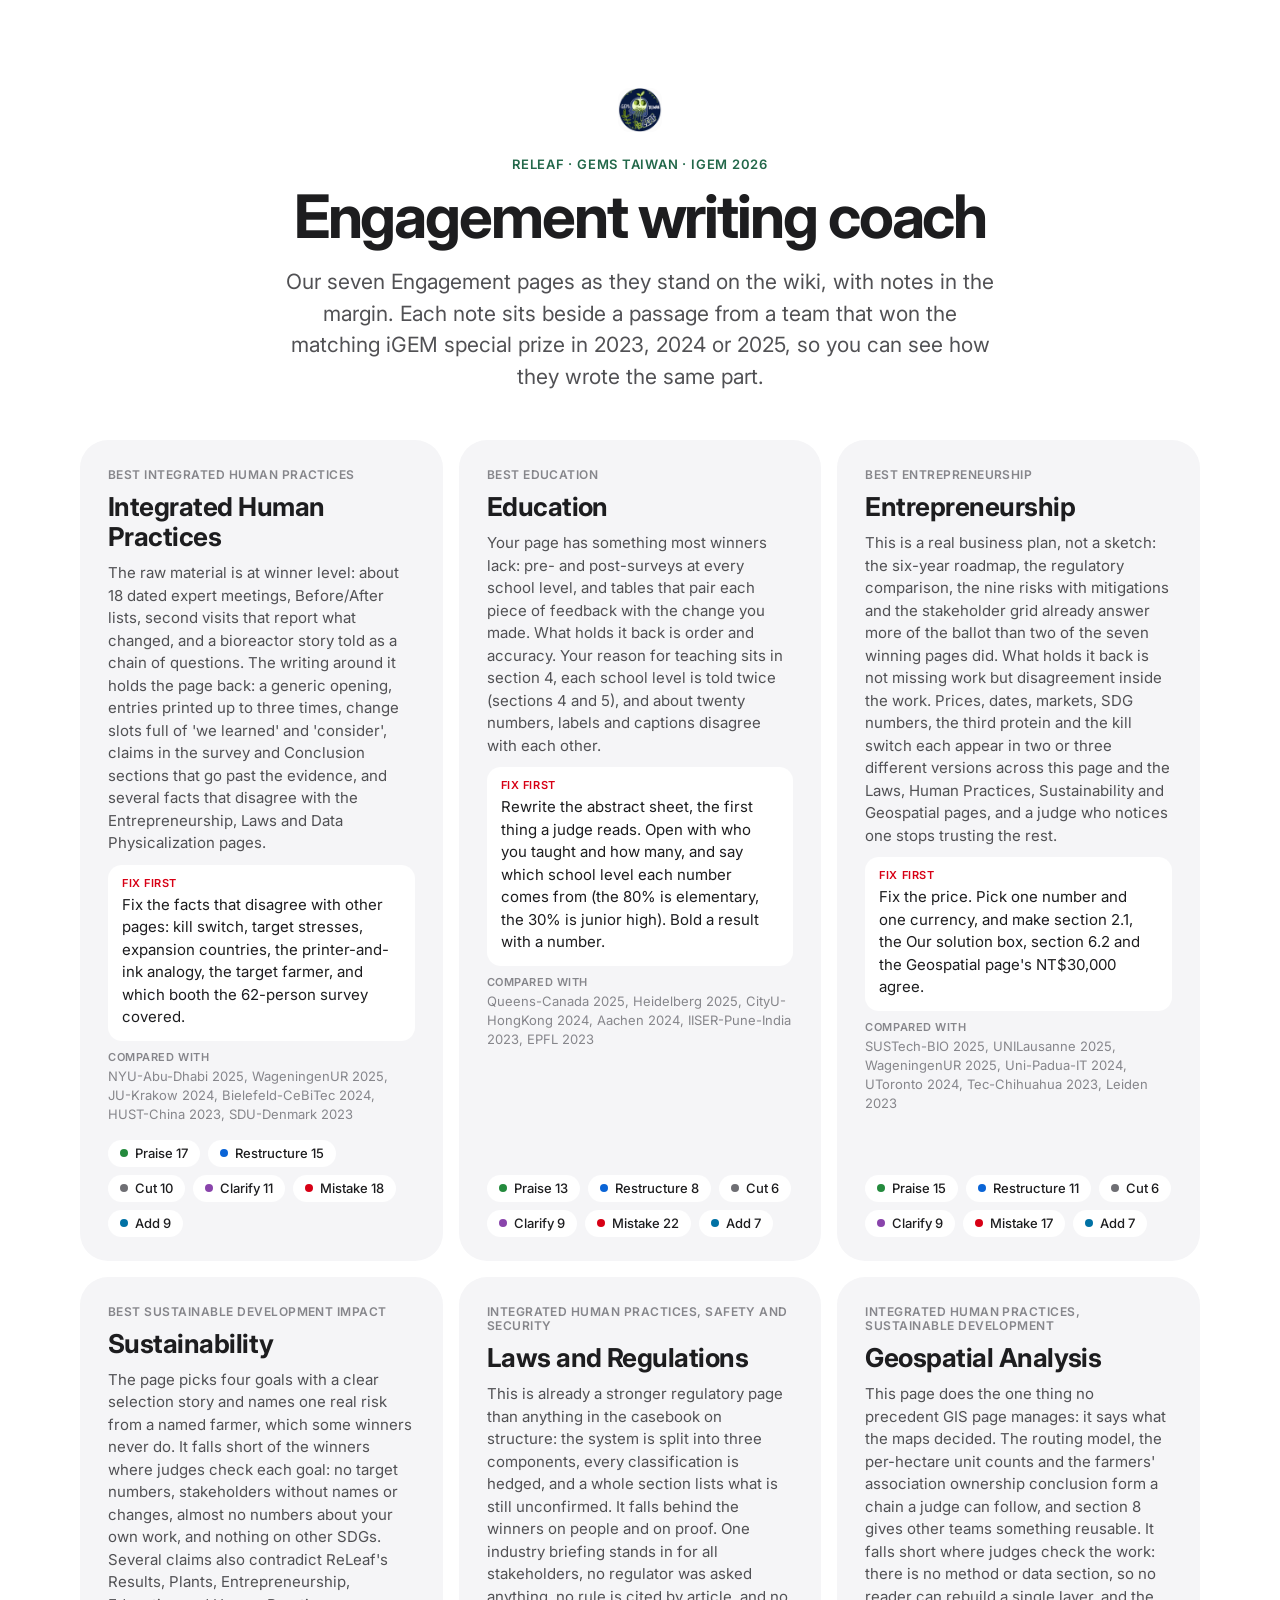
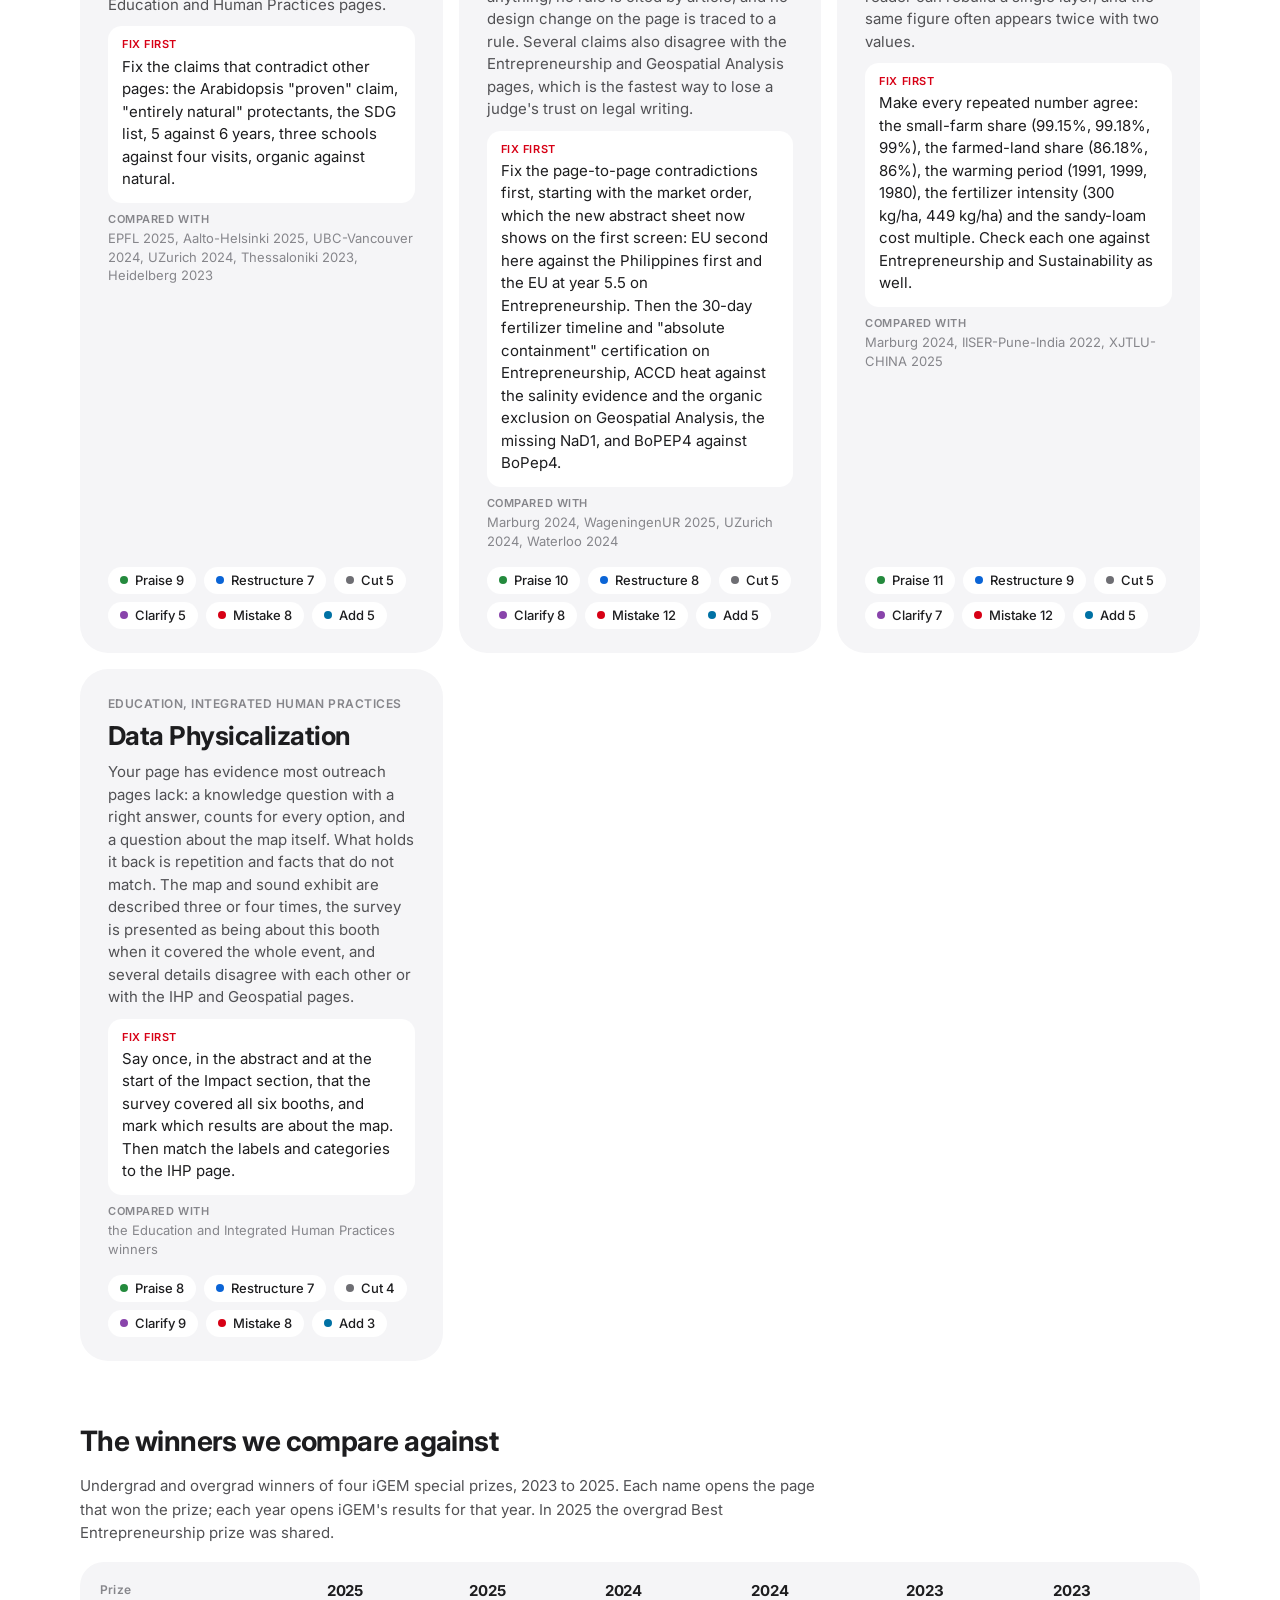
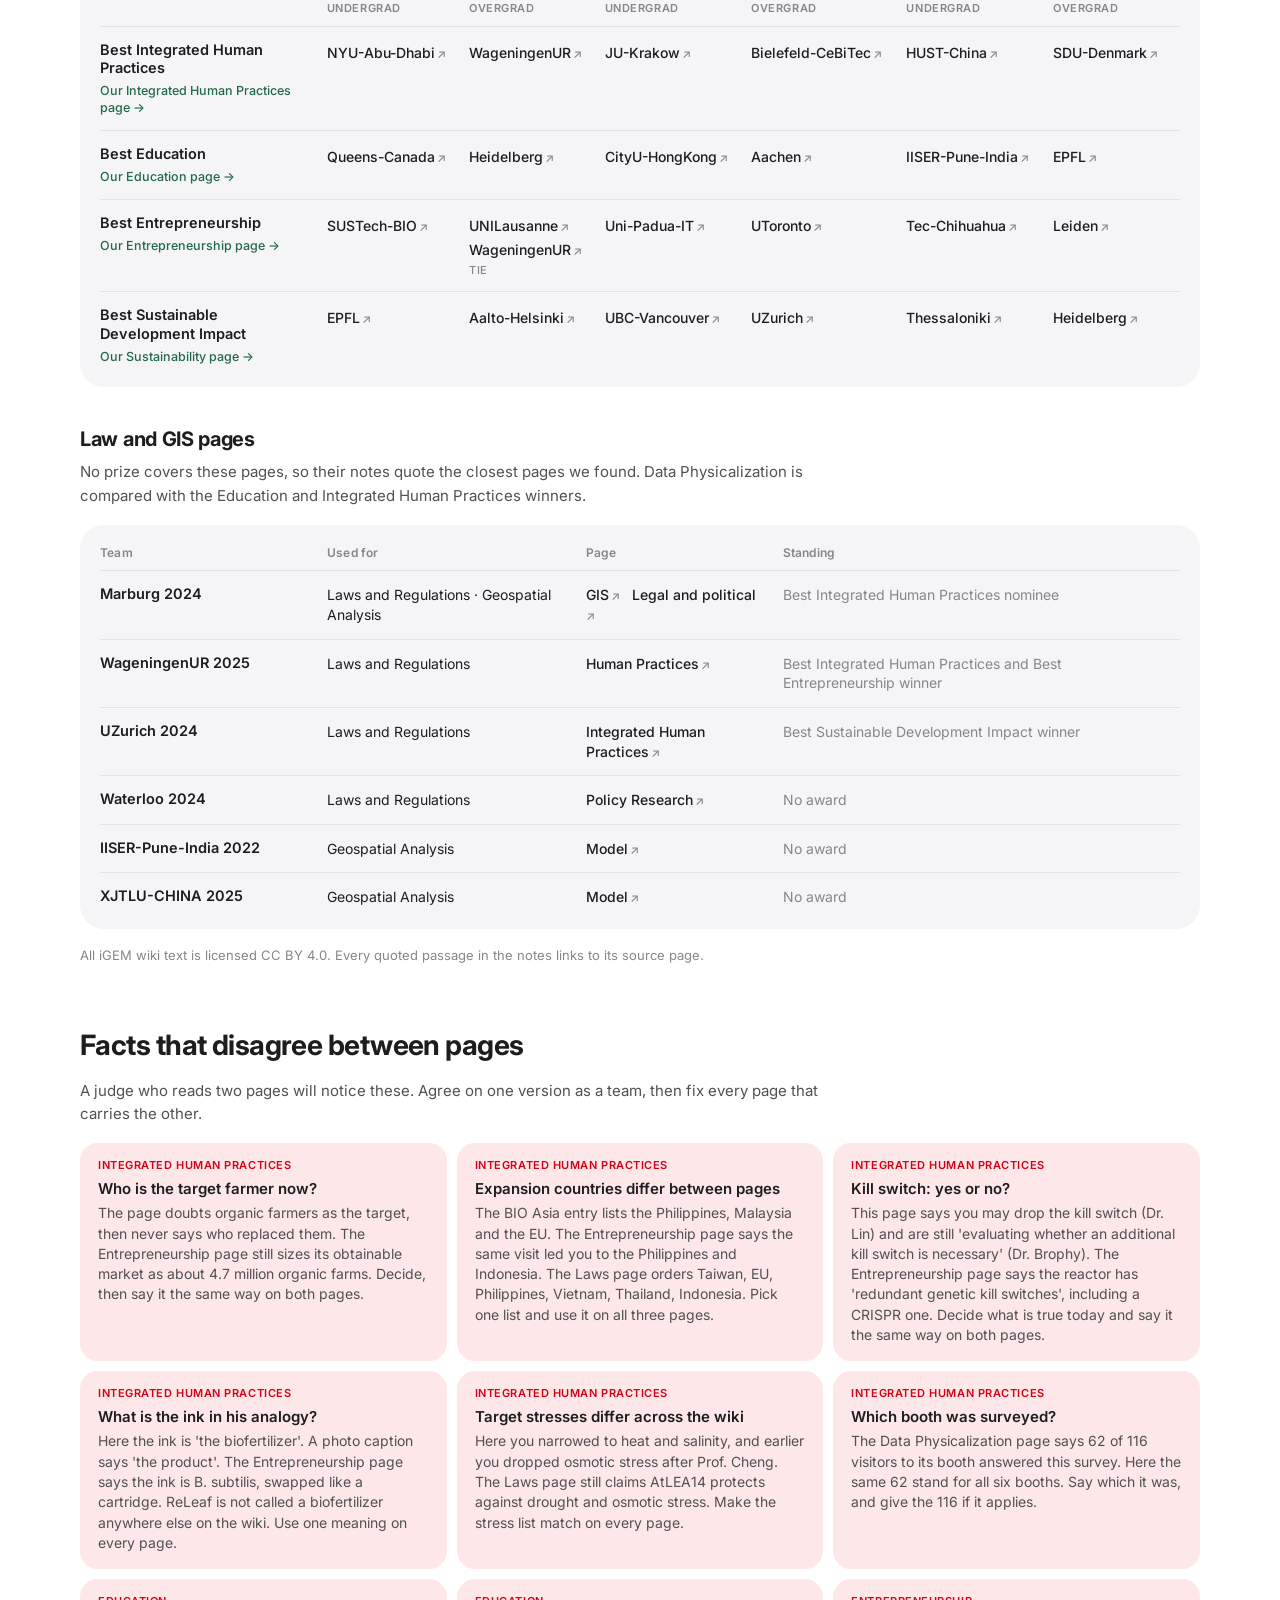
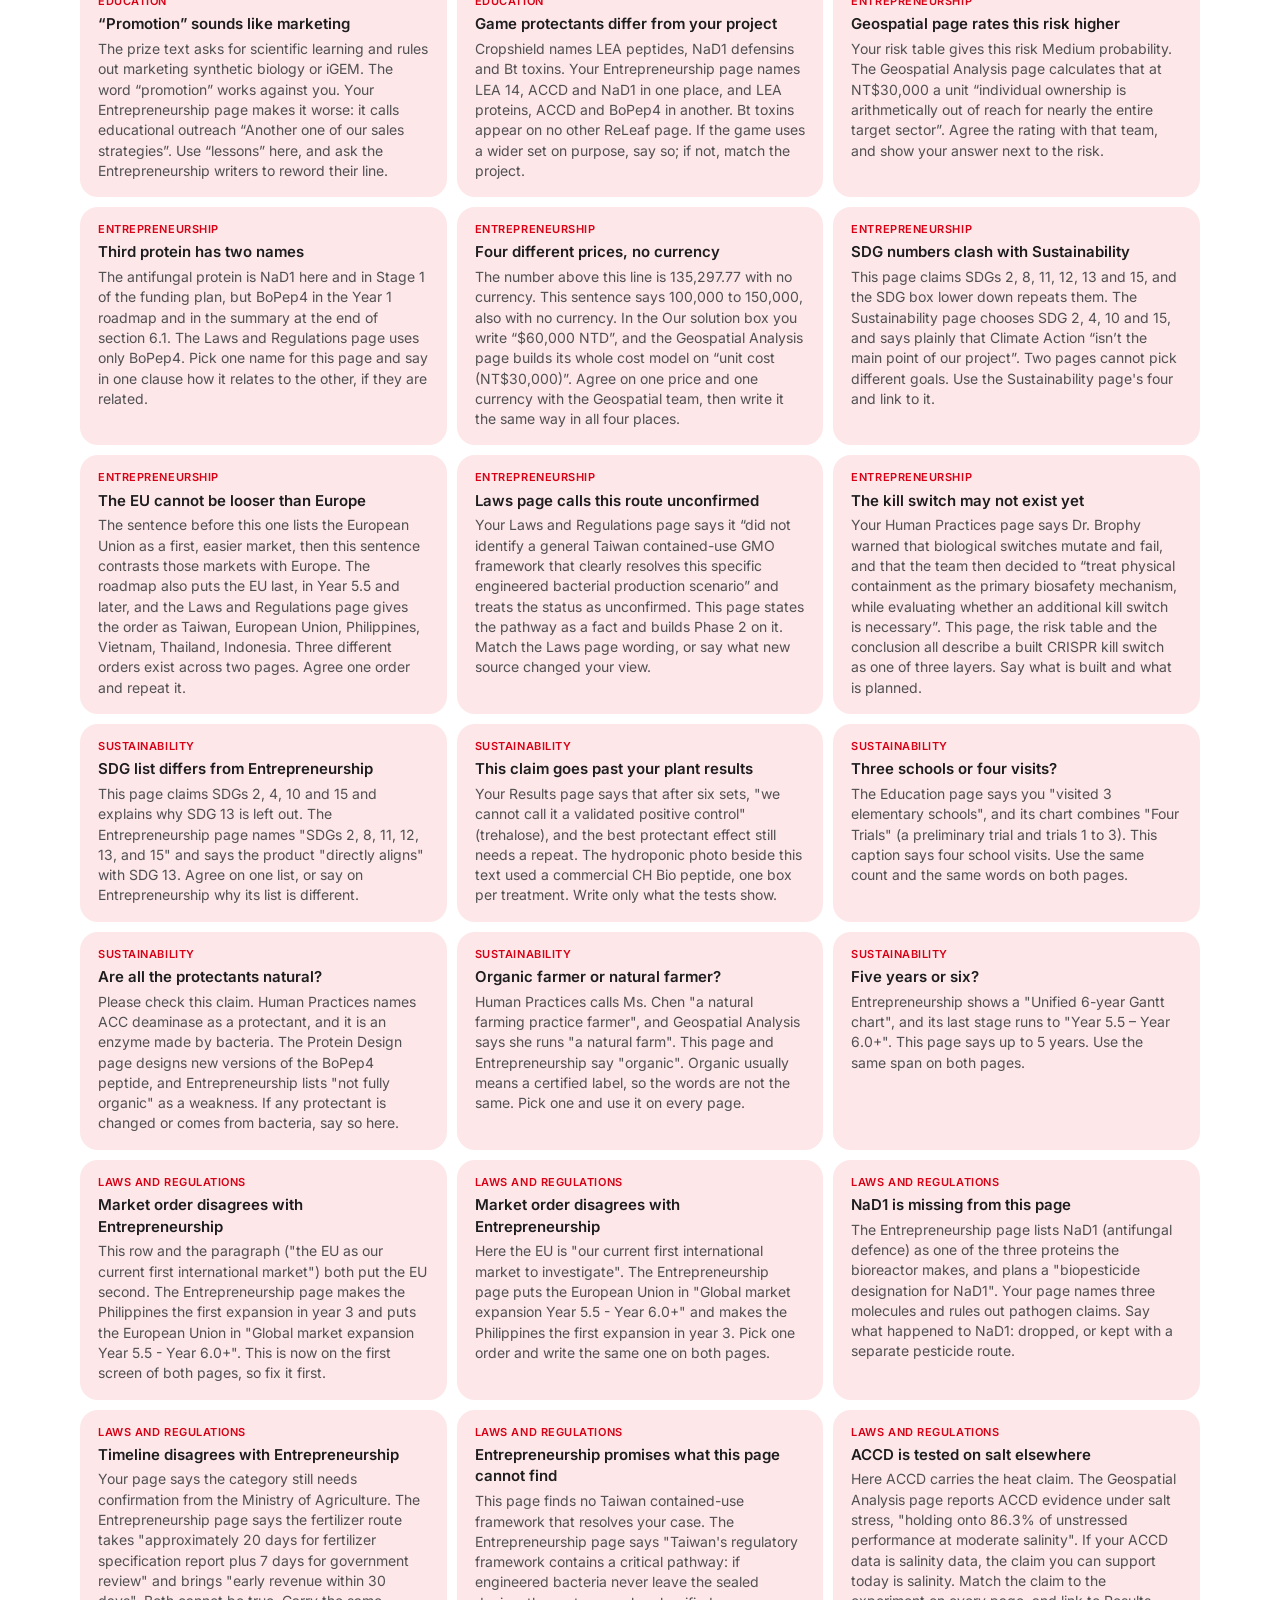
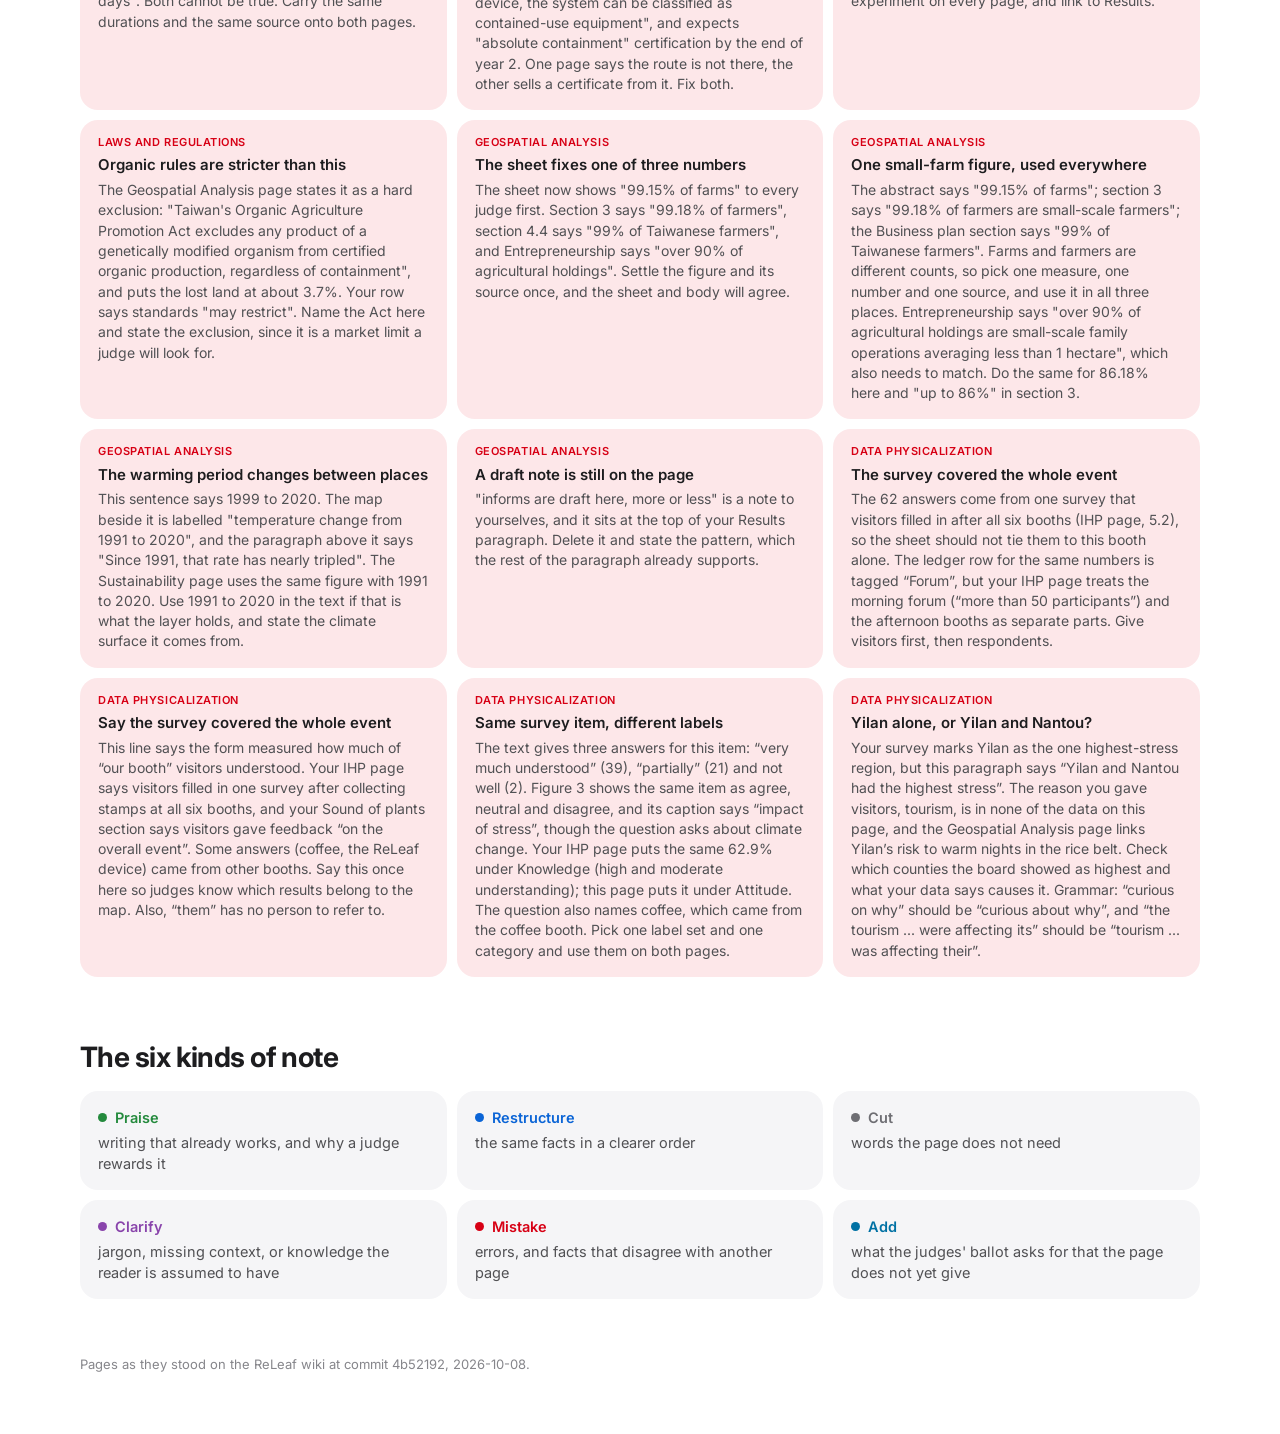
==== commit d9af0861: "Front page: winners by prize and year, linked to the pages that won; coach toolbar replaces the wiki" ====
--- a/docs/index.html
+++ b/docs/index.html
@@ -6,8 +6,8 @@
   <title>Engagement Writing Coach | ReLeaf</title>
   <link rel="icon" href="assets/img/logo.png" />
   <link rel="stylesheet" href="assets/css/tokens.css" />
-  <link rel="stylesheet" href="coach/coach.css?v=1008185328" />
-  <link rel="stylesheet" href="coach/landing.css?v=1008185328" />
+  <link rel="stylesheet" href="coach/coach.css?v=1008190437" />
+  <link rel="stylesheet" href="coach/landing.css?v=1008190437" />
 </head>
 <body class="lp">
   <header class="lp-head">
@@ -23,6 +23,7 @@
         <h3>Integrated Human Practices</h3>
         <p>The raw material is at winner level: about 18 dated expert meetings, Before/After lists, second visits that report what changed, and a bioreactor story told as a chain of questions. The writing around it holds the page back: a generic opening, entries printed up to three times, change slots full of &#x27;we learned&#x27; and &#x27;consider&#x27;, claims in the survey and Conclusion sections that go past the evidence, and several facts that disagree with the Entrepreneurship, Laws and Data Physicalization pages.</p>
         <p class="lp-card__first"><b>Fix first</b>Fix the facts that disagree with other pages: kill switch, target stresses, expansion countries, the printer-and-ink analogy, the target farmer, and which booth the 62-person survey covered.</p>
+        <p class="lp-card__vs"><b>Compared with</b>NYU-Abu-Dhabi 2025, WageningenUR 2025, JU-Krakow 2024, Bielefeld-CeBiTec 2024, HUST-China 2023, SDU-Denmark 2023</p>
         <ul class="cx-sum__counts"><li class="cx-praise">Praise 17</li><li class="cx-restructure">Restructure 15</li><li class="cx-cut">Cut 10</li><li class="cx-clarify">Clarify 11</li><li class="cx-mistake">Mistake 18</li><li class="cx-suggest">Add 9</li></ul>
       </a>
       <a class="lp-card" href="education/">
@@ -30,6 +31,7 @@
         <h3>Education</h3>
         <p>Your page has something most winners lack: pre- and post-surveys at every school level, and tables that pair each piece of feedback with the change you made. What holds it back is order and accuracy. Your reason for teaching sits in section 4, each school level is told twice (sections 4 and 5), and about twenty numbers, labels and captions disagree with each other.</p>
         <p class="lp-card__first"><b>Fix first</b>Rewrite the abstract sheet, the first thing a judge reads. Open with who you taught and how many, and say which school level each number comes from (the 80% is elementary, the 30% is junior high). Bold a result with a number.</p>
+        <p class="lp-card__vs"><b>Compared with</b>Queens-Canada 2025, Heidelberg 2025, CityU-HongKong 2024, Aachen 2024, IISER-Pune-India 2023, EPFL 2023</p>
         <ul class="cx-sum__counts"><li class="cx-praise">Praise 13</li><li class="cx-restructure">Restructure 8</li><li class="cx-cut">Cut 6</li><li class="cx-clarify">Clarify 9</li><li class="cx-mistake">Mistake 22</li><li class="cx-suggest">Add 7</li></ul>
       </a>
       <a class="lp-card" href="entrepreneurship/">
@@ -37,6 +39,7 @@
         <h3>Entrepreneurship</h3>
         <p>This is a real business plan, not a sketch: the six-year roadmap, the regulatory comparison, the nine risks with mitigations and the stakeholder grid already answer more of the ballot than two of the seven winning pages did. What holds it back is not missing work but disagreement inside the work. Prices, dates, markets, SDG numbers, the third protein and the kill switch each appear in two or three different versions across this page and the Laws, Human Practices, Sustainability and Geospatial pages, and a judge who notices one stops trusting the rest.</p>
         <p class="lp-card__first"><b>Fix first</b>Fix the price. Pick one number and one currency, and make section 2.1, the Our solution box, section 6.2 and the Geospatial page&#x27;s NT$30,000 agree.</p>
+        <p class="lp-card__vs"><b>Compared with</b>SUSTech-BIO 2025, UNILausanne 2025, WageningenUR 2025, Uni-Padua-IT 2024, UToronto 2024, Tec-Chihuahua 2023, Leiden 2023</p>
         <ul class="cx-sum__counts"><li class="cx-praise">Praise 15</li><li class="cx-restructure">Restructure 11</li><li class="cx-cut">Cut 6</li><li class="cx-clarify">Clarify 9</li><li class="cx-mistake">Mistake 17</li><li class="cx-suggest">Add 7</li></ul>
       </a>
       <a class="lp-card" href="sustainability/">
@@ -44,6 +47,7 @@
         <h3>Sustainability</h3>
         <p>The page picks four goals with a clear selection story and names one real risk from a named farmer, which some winners never do. It falls short of the winners where judges check each goal: no target numbers, stakeholders without names or changes, almost no numbers about your own work, and nothing on other SDGs. Several claims also contradict ReLeaf&#x27;s Results, Plants, Entrepreneurship, Education and Human Practices pages.</p>
         <p class="lp-card__first"><b>Fix first</b>Fix the claims that contradict other pages: the Arabidopsis &quot;proven&quot; claim, &quot;entirely natural&quot; protectants, the SDG list, 5 against 6 years, three schools against four visits, organic against natural.</p>
+        <p class="lp-card__vs"><b>Compared with</b>EPFL 2025, Aalto-Helsinki 2025, UBC-Vancouver 2024, UZurich 2024, Thessaloniki 2023, Heidelberg 2023</p>
         <ul class="cx-sum__counts"><li class="cx-praise">Praise 9</li><li class="cx-restructure">Restructure 7</li><li class="cx-cut">Cut 5</li><li class="cx-clarify">Clarify 5</li><li class="cx-mistake">Mistake 8</li><li class="cx-suggest">Add 5</li></ul>
       </a>
       <a class="lp-card" href="laws-and-regulations/">
@@ -51,6 +55,7 @@
         <h3>Laws and Regulations</h3>
         <p>This is already a stronger regulatory page than anything in the casebook on structure: the system is split into three components, every classification is hedged, and a whole section lists what is still unconfirmed. It falls behind the winners on people and on proof. One industry briefing stands in for all stakeholders, no regulator was asked anything, no rule is cited by article, and no design change on the page is traced to a rule. Several claims also disagree with the Entrepreneurship and Geospatial Analysis pages, which is the fastest way to lose a judge&#x27;s trust on legal writing.</p>
         <p class="lp-card__first"><b>Fix first</b>Fix the page-to-page contradictions first, starting with the market order, which the new abstract sheet now shows on the first screen: EU second here against the Philippines first and the EU at year 5.5 on Entrepreneurship. Then the 30-day fertilizer timeline and &quot;absolute containment&quot; certification on Entrepreneurship, ACCD heat against the salinity evidence and the organic exclusion on Geospatial Analysis, the missing NaD1, and BoPEP4 against BoPep4.</p>
+        <p class="lp-card__vs"><b>Compared with</b>Marburg 2024, WageningenUR 2025, UZurich 2024, Waterloo 2024</p>
         <ul class="cx-sum__counts"><li class="cx-praise">Praise 10</li><li class="cx-restructure">Restructure 8</li><li class="cx-cut">Cut 5</li><li class="cx-clarify">Clarify 8</li><li class="cx-mistake">Mistake 12</li><li class="cx-suggest">Add 5</li></ul>
       </a>
       <a class="lp-card" href="geospatial-analysis/">
@@ -58,6 +63,7 @@
         <h3>Geospatial Analysis</h3>
         <p>This page does the one thing no precedent GIS page manages: it says what the maps decided. The routing model, the per-hectare unit counts and the farmers&#x27; association ownership conclusion form a chain a judge can follow, and section 8 gives other teams something reusable. It falls short where judges check the work: there is no method or data section, so no reader can rebuild a single layer, and the same figure often appears twice with two values.</p>
         <p class="lp-card__first"><b>Fix first</b>Make every repeated number agree: the small-farm share (99.15%, 99.18%, 99%), the farmed-land share (86.18%, 86%), the warming period (1991, 1999, 1980), the fertilizer intensity (300 kg/ha, 449 kg/ha) and the sandy-loam cost multiple. Check each one against Entrepreneurship and Sustainability as well.</p>
+        <p class="lp-card__vs"><b>Compared with</b>Marburg 2024, IISER-Pune-India 2022, XJTLU-CHINA 2025</p>
         <ul class="cx-sum__counts"><li class="cx-praise">Praise 11</li><li class="cx-restructure">Restructure 9</li><li class="cx-cut">Cut 5</li><li class="cx-clarify">Clarify 7</li><li class="cx-mistake">Mistake 12</li><li class="cx-suggest">Add 5</li></ul>
       </a>
       <a class="lp-card" href="data-physicalization/">
@@ -65,8 +71,25 @@
         <h3>Data Physicalization</h3>
         <p>Your page has evidence most outreach pages lack: a knowledge question with a right answer, counts for every option, and a question about the map itself. What holds it back is repetition and facts that do not match. The map and sound exhibit are described three or four times, the survey is presented as being about this booth when it covered the whole event, and several details disagree with each other or with the IHP and Geospatial pages.</p>
         <p class="lp-card__first"><b>Fix first</b>Say once, in the abstract and at the start of the Impact section, that the survey covered all six booths, and mark which results are about the map. Then match the labels and categories to the IHP page.</p>
+        <p class="lp-card__vs"><b>Compared with</b>the Education and Integrated Human Practices winners</p>
         <ul class="cx-sum__counts"><li class="cx-praise">Praise 8</li><li class="cx-restructure">Restructure 7</li><li class="cx-cut">Cut 4</li><li class="cx-clarify">Clarify 9</li><li class="cx-mistake">Mistake 8</li><li class="cx-suggest">Add 3</li></ul>
       </a>
+    </section>
+    
+    <section class="lp-win" id="winners">
+      <h2>The winners we compare against</h2>
+      <p>Undergrad and overgrad winners of four iGEM special prizes, 2023 to 2025. Each name opens the page that won the prize; each year opens iGEM's results for that year. In 2025 the overgrad Best Entrepreneurship prize was shared.</p>
+      <div class="lp-win__scroll"><table class="lp-win__table">
+        <thead><tr><th scope="col">Prize</th><th scope="col"><a href="https://competition.igem.org/results/2025?tab=special-prizes">2025</a><span>Undergrad</span></th><th scope="col"><a href="https://competition.igem.org/results/2025?tab=special-prizes">2025</a><span>Overgrad</span></th><th scope="col"><a href="https://competition.igem.org/results/2024?tab=special-prizes">2024</a><span>Undergrad</span></th><th scope="col"><a href="https://competition.igem.org/results/2024?tab=special-prizes">2024</a><span>Overgrad</span></th><th scope="col"><a href="https://competition.igem.org/results/2023?tab=special-prizes">2023</a><span>Undergrad</span></th><th scope="col"><a href="https://competition.igem.org/results/2023?tab=special-prizes">2023</a><span>Overgrad</span></th></tr></thead>
+        <tbody><tr><th scope="row">Best Integrated Human Practices<a class="lp-win__page" href="human-practices/">Our Integrated Human Practices page</a></th><td><a href="https://2025.igem.wiki/nyu-abu-dhabi/human-practices">NYU-Abu-Dhabi</a></td><td><a href="https://2025.igem.wiki/wageningenur/human-practices/">WageningenUR</a></td><td><a href="https://2024.igem.wiki/ju-krakow/human-practices">JU-Krakow</a></td><td><a href="https://2024.igem.wiki/bielefeld-cebitec/human-practices">Bielefeld-CeBiTec</a></td><td><a href="https://2023.igem.wiki/hust-china/human-practices">HUST-China</a></td><td><a href="https://2023.igem.wiki/sdu-denmark/human-practices">SDU-Denmark</a></td></tr><tr><th scope="row">Best Education<a class="lp-win__page" href="education/">Our Education page</a></th><td><a href="https://2025.igem.wiki/queens-canada/education">Queens-Canada</a></td><td><a href="https://2025.igem.wiki/heidelberg/education">Heidelberg</a></td><td><a href="https://2024.igem.wiki/cityu-hongkong/education">CityU-HongKong</a></td><td><a href="https://2024.igem.wiki/aachen/education">Aachen</a></td><td><a href="https://2023.igem.wiki/iiser-pune-india/education">IISER-Pune-India</a></td><td><a href="https://2023.igem.wiki/epfl/education">EPFL</a></td></tr><tr><th scope="row">Best Entrepreneurship<a class="lp-win__page" href="entrepreneurship/">Our Entrepreneurship page</a></th><td><a href="https://2025.igem.wiki/sustech-bio/entrepreneurship">SUSTech-BIO</a></td><td><a href="https://2025.igem.wiki/unilausanne/entrepreneurship">UNILausanne</a><a href="https://2025.igem.wiki/wageningenur/entrepreneurship/">WageningenUR</a><em>tie</em></td><td><a href="https://2024.igem.wiki/uni-padua-it/entrepreneurship">Uni-Padua-IT</a></td><td><a href="https://2024.igem.wiki/utoronto/entrepreneurship.html">UToronto</a></td><td><a href="https://2023.igem.wiki/tec-chihuahua/entrepreneurship">Tec-Chihuahua</a></td><td><a href="https://2023.igem.wiki/leiden/entrepreneurship">Leiden</a></td></tr><tr><th scope="row">Best Sustainable Development Impact<a class="lp-win__page" href="sustainability/">Our Sustainability page</a></th><td><a href="https://2025.igem.wiki/epfl/sustainability">EPFL</a></td><td><a href="https://2025.igem.wiki/aalto-helsinki/sustainability">Aalto-Helsinki</a></td><td><a href="https://2024.igem.wiki/ubc-vancouver/sustainable">UBC-Vancouver</a></td><td><a href="https://2024.igem.wiki/uzurich/sustainable">UZurich</a></td><td><a href="https://2023.igem.wiki/thessaloniki/sustainable">Thessaloniki</a></td><td><a href="https://2023.igem.wiki/heidelberg/sustainable">Heidelberg</a></td></tr></tbody>
+      </table></div>
+      <h3>Law and GIS pages</h3>
+      <p>No prize covers these pages, so their notes quote the closest pages we found. Data Physicalization is compared with the Education and Integrated Human Practices winners.</p>
+      <div class="lp-win__scroll"><table class="lp-win__table lp-win__table--prec">
+        <thead><tr><th scope="col">Team</th><th scope="col">Used for</th><th scope="col">Page</th><th scope="col">Standing</th></tr></thead>
+        <tbody><tr><th scope="row">Marburg 2024</th><td>Laws and Regulations · Geospatial Analysis</td><td><a href="https://2024.igem.wiki/marburg/gis">GIS</a><a href="https://2024.igem.wiki/marburg/human-practices/legal-political">Legal and political</a></td><td>Best Integrated Human Practices nominee</td></tr><tr><th scope="row">WageningenUR 2025</th><td>Laws and Regulations</td><td><a href="https://2025.igem.wiki/wageningenur/human-practices/">Human Practices</a></td><td>Best Integrated Human Practices and Best Entrepreneurship winner</td></tr><tr><th scope="row">UZurich 2024</th><td>Laws and Regulations</td><td><a href="https://2024.igem.wiki/uzurich/integrated-human-practices">Integrated Human Practices</a></td><td>Best Sustainable Development Impact winner</td></tr><tr><th scope="row">Waterloo 2024</th><td>Laws and Regulations</td><td><a href="https://2024.igem.wiki/waterloo/policy-research">Policy Research</a></td><td>No award</td></tr><tr><th scope="row">IISER-Pune-India 2022</th><td>Geospatial Analysis</td><td><a href="https://2022.igem.wiki/iiser-pune-india/model">Model</a></td><td>No award</td></tr><tr><th scope="row">XJTLU-CHINA 2025</th><td>Geospatial Analysis</td><td><a href="https://2025.igem.wiki/xjtlu-china/model">Model</a></td><td>No award</td></tr></tbody>
+      </table></div>
+      <p class="lp-win__lic">All iGEM wiki text is licensed CC BY 4.0. Every quoted passage in the notes links to its source page.</p>
     </section>
     
     <section class="lp-cross"><h2>Facts that disagree between pages</h2><p>A judge who reads two pages will notice these. Agree on one version as a team, then fix every page that carries the other.</p><ul><li><a href="human-practices/#cx-hp-013"><span>Integrated Human Practices</span><b>Who is the target farmer now?</b>The page doubts organic farmers as the target, then never says who replaced them. The Entrepreneurship page still sizes its obtainable market as about 4.7 million organic farms. Decide, then say it the same way on both pages.</a></li><li><a href="human-practices/#cx-hp-014"><span>Integrated Human Practices</span><b>Expansion countries differ between pages</b>The BIO Asia entry lists the Philippines, Malaysia and the EU. The Entrepreneurship page says the same visit led you to the Philippines and Indonesia. The Laws page orders Taiwan, EU, Philippines, Vietnam, Thailand, Indonesia. Pick one list and use it on all three pages.</a></li><li><a href="human-practices/#cx-hp-032"><span>Integrated Human Practices</span><b>Kill switch: yes or no?</b>This page says you may drop the kill switch (Dr. Lin) and are still &#x27;evaluating whether an additional kill switch is necessary&#x27; (Dr. Brophy). The Entrepreneurship page says the reactor has &#x27;redundant genetic kill switches&#x27;, including a CRISPR one. Decide what is true today and say it the same way on both pages.</a></li><li><a href="human-practices/#cx-hp-041"><span>Integrated Human Practices</span><b>What is the ink in his analogy?</b>Here the ink is &#x27;the biofertilizer&#x27;. A photo caption says &#x27;the product&#x27;. The Entrepreneurship page says the ink is B. subtilis, swapped like a cartridge. ReLeaf is not called a biofertilizer anywhere else on the wiki. Use one meaning on every page.</a></li><li><a href="human-practices/#cx-hp-042"><span>Integrated Human Practices</span><b>Target stresses differ across the wiki</b>Here you narrowed to heat and salinity, and earlier you dropped osmotic stress after Prof. Cheng. The Laws page still claims AtLEA14 protects against drought and osmotic stress. Make the stress list match on every page.</a></li><li><a href="human-practices/#cx-hp-062"><span>Integrated Human Practices</span><b>Which booth was surveyed?</b>The Data Physicalization page says 62 of 116 visitors to its booth answered this survey. Here the same 62 stand for all six booths. Say which it was, and give the 116 if it applies.</a></li><li><a href="education/#cx-edu-002"><span>Education</span><b>“Promotion” sounds like marketing</b>The prize text asks for scientific learning and rules out marketing synthetic biology or iGEM. The word “promotion” works against you. Your Entrepreneurship page makes it worse: it calls educational outreach “Another one of our sales strategies”. Use “lessons” here, and ask the Entrepreneurship writers to reword their line.</a></li><li><a href="education/#cx-edu-048"><span>Education</span><b>Game protectants differ from your project</b>Cropshield names LEA peptides, NaD1 defensins and Bt toxins. Your Entrepreneurship page names LEA 14, ACCD and NaD1 in one place, and LEA proteins, ACCD and BoPep4 in another. Bt toxins appear on no other ReLeaf page. If the game uses a wider set on purpose, say so; if not, match the project.</a></li><li><a href="entrepreneurship/#cx-ent-a08"><span>Entrepreneurship</span><b>Geospatial page rates this risk higher</b>Your risk table gives this risk Medium probability. The Geospatial Analysis page calculates that at NT$30,000 a unit “individual ownership is arithmetically out of reach for nearly the entire target sector”. Agree the rating with that team, and show your answer next to the risk.</a></li><li><a href="entrepreneurship/#cx-ent-003"><span>Entrepreneurship</span><b>Third protein has two names</b>The antifungal protein is NaD1 here and in Stage 1 of the funding plan, but BoPep4 in the Year 1 roadmap and in the summary at the end of section 6.1. The Laws and Regulations page uses only BoPep4. Pick one name for this page and say in one clause how it relates to the other, if they are related.</a></li><li><a href="entrepreneurship/#cx-ent-008"><span>Entrepreneurship</span><b>Four different prices, no currency</b>The number above this line is 135,297.77 with no currency. This sentence says 100,000 to 150,000, also with no currency. In the Our solution box you write “$60,000 NTD”, and the Geospatial Analysis page builds its whole cost model on “unit cost (NT$30,000)”. Agree on one price and one currency with the Geospatial team, then write it the same way in all four places.</a></li><li><a href="entrepreneurship/#cx-ent-014"><span>Entrepreneurship</span><b>SDG numbers clash with Sustainability</b>This page claims SDGs 2, 8, 11, 12, 13 and 15, and the SDG box lower down repeats them. The Sustainability page chooses SDG 2, 4, 10 and 15, and says plainly that Climate Action “isn’t the main point of our project”. Two pages cannot pick different goals. Use the Sustainability page&#x27;s four and link to it.</a></li><li><a href="entrepreneurship/#cx-ent-034"><span>Entrepreneurship</span><b>The EU cannot be looser than Europe</b>The sentence before this one lists the European Union as a first, easier market, then this sentence contrasts those markets with Europe. The roadmap also puts the EU last, in Year 5.5 and later, and the Laws and Regulations page gives the order as Taiwan, European Union, Philippines, Vietnam, Thailand, Indonesia. Three different orders exist across two pages. Agree one order and repeat it.</a></li><li><a href="entrepreneurship/#cx-ent-046"><span>Entrepreneurship</span><b>Laws page calls this route unconfirmed</b>Your Laws and Regulations page says it “did not identify a general Taiwan contained-use GMO framework that clearly resolves this specific engineered bacterial production scenario” and treats the status as unconfirmed. This page states the pathway as a fact and builds Phase 2 on it. Match the Laws page wording, or say what new source changed your view.</a></li><li><a href="entrepreneurship/#cx-ent-047"><span>Entrepreneurship</span><b>The kill switch may not exist yet</b>Your Human Practices page says Dr. Brophy warned that biological switches mutate and fail, and that the team then decided to “treat physical containment as the primary biosafety mechanism, while evaluating whether an additional kill switch is necessary”. This page, the risk table and the conclusion all describe a built CRISPR kill switch as one of three layers. Say what is built and what is planned.</a></li><li><a href="sustainability/#cx-sus-007"><span>Sustainability</span><b>SDG list differs from Entrepreneurship</b>This page claims SDGs 2, 4, 10 and 15 and explains why SDG 13 is left out. The Entrepreneurship page names &quot;SDGs 2, 8, 11, 12, 13, and 15&quot; and says the product &quot;directly aligns&quot; with SDG 13. Agree on one list, or say on Entrepreneurship why its list is different.</a></li><li><a href="sustainability/#cx-sus-012"><span>Sustainability</span><b>This claim goes past your plant results</b>Your Results page says that after six sets, &quot;we cannot call it a validated positive control&quot; (trehalose), and the best protectant effect still needs a repeat. The hydroponic photo beside this text used a commercial CH Bio peptide, one box per treatment. Write only what the tests show.</a></li><li><a href="sustainability/#cx-sus-014"><span>Sustainability</span><b>Three schools or four visits?</b>The Education page says you &quot;visited 3 elementary schools&quot;, and its chart combines &quot;Four Trials&quot; (a preliminary trial and trials 1 to 3). This caption says four school visits. Use the same count and the same words on both pages.</a></li><li><a href="sustainability/#cx-sus-021"><span>Sustainability</span><b>Are all the protectants natural?</b>Please check this claim. Human Practices names ACC deaminase as a protectant, and it is an enzyme made by bacteria. The Protein Design page designs new versions of the BoPep4 peptide, and Entrepreneurship lists &quot;not fully organic&quot; as a weakness. If any protectant is changed or comes from bacteria, say so here.</a></li><li><a href="sustainability/#cx-sus-025"><span>Sustainability</span><b>Organic farmer or natural farmer?</b>Human Practices calls Ms. Chen &quot;a natural farming practice farmer&quot;, and Geospatial Analysis says she runs &quot;a natural farm&quot;. This page and Entrepreneurship say &quot;organic&quot;. Organic usually means a certified label, so the words are not the same. Pick one and use it on every page.</a></li><li><a href="sustainability/#cx-sus-029"><span>Sustainability</span><b>Five years or six?</b>Entrepreneurship shows a &quot;Unified 6-year Gantt chart&quot;, and its last stage runs to &quot;Year 5.5 – Year 6.0+&quot;. This page says up to 5 years. Use the same span on both pages.</a></li><li><a href="laws-and-regulations/#cx-law-a07"><span>Laws and Regulations</span><b>Market order disagrees with Entrepreneurship</b>This row and the paragraph (&quot;the EU as our current first international market&quot;) both put the EU second. The Entrepreneurship page makes the Philippines the first expansion in year 3 and puts the European Union in &quot;Global market expansion Year 5.5 - Year 6.0+&quot;. This is now on the first screen of both pages, so fix it first.</a></li><li><a href="laws-and-regulations/#cx-law-002"><span>Laws and Regulations</span><b>Market order disagrees with Entrepreneurship</b>Here the EU is &quot;our current first international market to investigate&quot;. The Entrepreneurship page puts the European Union in &quot;Global market expansion Year 5.5 - Year 6.0+&quot; and makes the Philippines the first expansion in year 3. Pick one order and write the same one on both pages.</a></li><li><a href="laws-and-regulations/#cx-law-011"><span>Laws and Regulations</span><b>NaD1 is missing from this page</b>The Entrepreneurship page lists NaD1 (antifungal defence) as one of the three proteins the bioreactor makes, and plans a &quot;biopesticide designation for NaD1&quot;. Your page names three molecules and rules out pathogen claims. Say what happened to NaD1: dropped, or kept with a separate pesticide route.</a></li><li><a href="laws-and-regulations/#cx-law-018"><span>Laws and Regulations</span><b>Timeline disagrees with Entrepreneurship</b>Your page says the category still needs confirmation from the Ministry of Agriculture. The Entrepreneurship page says the fertilizer route takes &quot;approximately 20 days for fertilizer specification report plus 7 days for government review&quot; and brings &quot;early revenue within 30 days&quot;. Both cannot be true. Carry the same durations and the same source onto both pages.</a></li><li><a href="laws-and-regulations/#cx-law-020"><span>Laws and Regulations</span><b>Entrepreneurship promises what this page cannot find</b>This page finds no Taiwan contained-use framework that resolves your case. The Entrepreneurship page says &quot;Taiwan&#x27;s regulatory framework contains a critical pathway: if engineered bacteria never leave the sealed device, the system can be classified as contained-use equipment&quot;, and expects &quot;absolute containment&quot; certification by the end of year 2. One page says the route is not there, the other sells a certificate from it. Fix both.</a></li><li><a href="laws-and-regulations/#cx-law-022"><span>Laws and Regulations</span><b>ACCD is tested on salt elsewhere</b>Here ACCD carries the heat claim. The Geospatial Analysis page reports ACCD evidence under salt stress, &quot;holding onto 86.3% of unstressed performance at moderate salinity&quot;. If your ACCD data is salinity data, the claim you can support today is salinity. Match the claim to the experiment on every page, and link to Results.</a></li><li><a href="laws-and-regulations/#cx-law-035"><span>Laws and Regulations</span><b>Organic rules are stricter than this</b>The Geospatial Analysis page states it as a hard exclusion: &quot;Taiwan&#x27;s Organic Agriculture Promotion Act excludes any product of a genetically modified organism from certified organic production, regardless of containment&quot;, and puts the lost land at about 3.7%. Your row says standards &quot;may restrict&quot;. Name the Act here and state the exclusion, since it is a market limit a judge will look for.</a></li><li><a href="geospatial-analysis/#cx-gis-a02"><span>Geospatial Analysis</span><b>The sheet fixes one of three numbers</b>The sheet now shows &quot;99.15% of farms&quot; to every judge first. Section 3 says &quot;99.18% of farmers&quot;, section 4.4 says &quot;99% of Taiwanese farmers&quot;, and Entrepreneurship says &quot;over 90% of agricultural holdings&quot;. Settle the figure and its source once, and the sheet and body will agree.</a></li><li><a href="geospatial-analysis/#cx-gis-002"><span>Geospatial Analysis</span><b>One small-farm figure, used everywhere</b>The abstract says &quot;99.15% of farms&quot;; section 3 says &quot;99.18% of farmers are small-scale farmers&quot;; the Business plan section says &quot;99% of Taiwanese farmers&quot;. Farms and farmers are different counts, so pick one measure, one number and one source, and use it in all three places. Entrepreneurship says &quot;over 90% of agricultural holdings are small-scale family operations averaging less than 1 hectare&quot;, which also needs to match. Do the same for 86.18% here and &quot;up to 86%&quot; in section 3.</a></li><li><a href="geospatial-analysis/#cx-gis-014"><span>Geospatial Analysis</span><b>The warming period changes between places</b>This sentence says 1999 to 2020. The map beside it is labelled &quot;temperature change from 1991 to 2020&quot;, and the paragraph above it says &quot;Since 1991, that rate has nearly tripled&quot;. The Sustainability page uses the same figure with 1991 to 2020. Use 1991 to 2020 in the text if that is what the layer holds, and state the climate surface it comes from.</a></li><li><a href="geospatial-analysis/#cx-gis-024"><span>Geospatial Analysis</span><b>A draft note is still on the page</b>&quot;informs are draft here, more or less&quot; is a note to yourselves, and it sits at the top of your Results paragraph. Delete it and state the pattern, which the rest of the paragraph already supports.</a></li><li><a href="data-physicalization/#cx-dp-a03"><span>Data Physicalization</span><b>The survey covered the whole event</b>The 62 answers come from one survey that visitors filled in after all six booths (IHP page, 5.2), so the sheet should not tie them to this booth alone. The ledger row for the same numbers is tagged “Forum”, but your IHP page treats the morning forum (“more than 50 participants”) and the afternoon booths as separate parts. Give visitors first, then respondents.</a></li><li><a href="data-physicalization/#cx-dp-009"><span>Data Physicalization</span><b>Say the survey covered the whole event</b>This line says the form measured how much of “our booth” visitors understood. Your IHP page says visitors filled in one survey after collecting stamps at all six booths, and your Sound of plants section says visitors gave feedback “on the overall event”. Some answers (coffee, the ReLeaf device) came from other booths. Say this once here so judges know which results belong to the map. Also, “them” has no person to refer to.</a></li><li><a href="data-physicalization/#cx-dp-013"><span>Data Physicalization</span><b>Same survey item, different labels</b>The text gives three answers for this item: “very much understood” (39), “partially” (21) and not well (2). Figure 3 shows the same item as agree, neutral and disagree, and its caption says “impact of stress”, though the question asks about climate change. Your IHP page puts the same 62.9% under Knowledge (high and moderate understanding); this page puts it under Attitude. The question also names coffee, which came from the coffee booth. Pick one label set and one category and use them on both pages.</a></li><li><a href="data-physicalization/#cx-dp-022"><span>Data Physicalization</span><b>Yilan alone, or Yilan and Nantou?</b>Your survey marks Yilan as the one highest-stress region, but this paragraph says “Yilan and Nantou had the highest stress”. The reason you gave visitors, tourism, is in none of the data on this page, and the Geospatial Analysis page links Yilan’s risk to warm nights in the rice belt. Check which counties the board showed as highest and what your data says causes it. Grammar: “curious on why” should be “curious about why”, and “the tourism ... were affecting its” should be “tourism ... was affecting their”.</a></li></ul></section>
@@ -74,11 +97,6 @@
       <h2>The six kinds of note</h2>
       <ul><li class="cx-praise"><b>Praise</b>writing that already works, and why a judge rewards it</li><li class="cx-restructure"><b>Restructure</b>the same facts in a clearer order</li><li class="cx-cut"><b>Cut</b>words the page does not need</li><li class="cx-clarify"><b>Clarify</b>jargon, missing context, or knowledge the reader is assumed to have</li><li class="cx-mistake"><b>Mistake</b>errors, and facts that disagree with another page</li><li class="cx-suggest"><b>Add</b>what the judges' ballot asks for that the page does not yet give</li></ul>
     </section>
-    <section class="lp-credit">
-      <h2>Teams quoted</h2>
-      <p>Undergrad and overgrad winners of Best Integrated Human Practices, Best Education, Best Entrepreneurship and Best Sustainable Development Impact, 2023 to 2025. No prize covers law or GIS pages, so those notes quote the closest precedents: XJTLU-CHINA 2025, Marburg 2024, Waterloo 2024, IISER-Pune-India 2022. All iGEM wiki text is licensed CC BY 4.0; every passage links to its source page.</p>
-      <ul><li><a href="https://2025.igem.wiki/aalto-helsinki/">Aalto-Helsinki 2025</a> <span>Overgrad</span></li><li><a href="https://2025.igem.wiki/epfl/">EPFL 2025</a> <span>Undergrad</span></li><li><a href="https://2025.igem.wiki/heidelberg/">Heidelberg 2025</a> <span>Overgrad</span></li><li><a href="https://2025.igem.wiki/nyu-abu-dhabi/">NYU-Abu-Dhabi 2025</a> <span>Undergrad</span></li><li><a href="https://2025.igem.wiki/queens-canada/">Queens-Canada 2025</a> <span>Undergrad</span></li><li><a href="https://2025.igem.wiki/sustech-bio/">SUSTech-BIO 2025</a> <span>Undergrad</span></li><li><a href="https://2025.igem.wiki/unilausanne/">UNILausanne 2025</a> <span>Overgrad</span></li><li><a href="https://2025.igem.wiki/wageningenur/">WageningenUR 2025</a> <span>Overgrad</span></li><li><a href="https://2025.igem.wiki/xjtlu-china/">XJTLU-CHINA 2025</a> <span>Undergrad</span></li><li><a href="https://2024.igem.wiki/aachen/">Aachen 2024</a> <span>Overgrad</span></li><li><a href="https://2024.igem.wiki/bielefeld-cebitec/">Bielefeld-CeBiTec 2024</a> <span>Overgrad</span></li><li><a href="https://2024.igem.wiki/cityu-hongkong/">CityU-HongKong 2024</a> <span>Undergrad</span></li><li><a href="https://2024.igem.wiki/ju-krakow/">JU-Krakow 2024</a> <span>Undergrad</span></li><li><a href="https://2024.igem.wiki/marburg/">Marburg 2024</a> <span>Overgrad</span></li><li><a href="https://2024.igem.wiki/ubc-vancouver/">UBC-Vancouver 2024</a> <span>Undergrad</span></li><li><a href="https://2024.igem.wiki/utoronto/">UToronto 2024</a> <span>Overgrad</span></li><li><a href="https://2024.igem.wiki/uzurich/">UZurich 2024</a> <span>Overgrad</span></li><li><a href="https://2024.igem.wiki/uni-padua-it/">Uni-Padua-IT 2024</a> <span>Undergrad</span></li><li><a href="https://2024.igem.wiki/waterloo/">Waterloo 2024</a> <span>Undergrad</span></li><li><a href="https://2023.igem.wiki/epfl/">EPFL 2023</a> <span>Overgrad</span></li><li><a href="https://2023.igem.wiki/hust-china/">HUST-China 2023</a> <span>Undergrad</span></li><li><a href="https://2023.igem.wiki/heidelberg/">Heidelberg 2023</a> <span>Overgrad</span></li><li><a href="https://2023.igem.wiki/iiser-pune-india/">IISER-Pune-India 2023</a> <span>Undergrad</span></li><li><a href="https://2023.igem.wiki/leiden/">Leiden 2023</a> <span>Overgrad</span></li><li><a href="https://2023.igem.wiki/sdu-denmark/">SDU-Denmark 2023</a> <span>Overgrad</span></li><li><a href="https://2023.igem.wiki/tec-chihuahua/">Tec-Chihuahua 2023</a> <span>Undergrad</span></li><li><a href="https://2023.igem.wiki/thessaloniki/">Thessaloniki 2023</a> <span>Undergrad</span></li><li><a href="https://2022.igem.wiki/iiser-pune-india/">IISER-Pune-India 2022</a> <span>Undergrad</span></li></ul>
-    </section>
     <p class="lp-src">Pages as they stood on the ReLeaf wiki at commit 4b52192, 2026-10-08.</p>
   </main>
 </body>
--- a/docs/coach/coach.css
+++ b/docs/coach/coach.css
@@ -109,37 +109,47 @@
 .cx-quote blockquote::before { content: "\201C"; } .cx-quote blockquote::after { content: "\201D"; }
 .cx-quote__why { margin-top: 7px !important; font-size: 12.5px; color: var(--cx-ink-3) !important; }
 
-/* ---- toolbar -------------------------------------------------------------- */
-
+/* ---- toolbar ----------------------------------------------------------------
+   The coach replaces the wiki's dropdown menu: #site-nav is hidden and the
+   toolbar floats in the strip it leaves (its spacer keeps the same height, so
+   the pages' pinned chapter switchers still sit just below). */
+
+#site-nav { display: none !important; }
 .cx-bar {
-  position: fixed; left: 50%; bottom: 18px; transform: translateX(-50%); z-index: 1000;
-  display: flex; align-items: center; gap: 4px; padding: 5px;
-  background: rgba(250,250,252,.78); -webkit-backdrop-filter: saturate(180%) blur(20px); backdrop-filter: saturate(180%) blur(20px);
+  position: fixed; left: 50%; top: 10px; transform: translateX(-50%); z-index: 1000;
+  display: flex; align-items: center; gap: 4px; padding: 6px;
+  background: rgba(250,250,252,.82); -webkit-backdrop-filter: saturate(180%) blur(20px); backdrop-filter: saturate(180%) blur(20px);
   border: 1px solid rgba(0,0,0,.08); border-radius: 999px;
-  box-shadow: 0 8px 30px rgba(0,0,0,.12), 0 1px 2px rgba(0,0,0,.06);
-  font: 500 13px/1 var(--cx-font); color: var(--cx-ink);
-  max-width: calc(100vw - 24px); overflow-x: auto; scrollbar-width: none;
+  box-shadow: 0 8px 30px rgba(0,0,0,.10), 0 1px 2px rgba(0,0,0,.06);
+  font: 500 14.5px/1 var(--cx-font); color: var(--cx-ink);
+  max-width: calc(100vw - 20px); overflow-x: auto; scrollbar-width: none; box-sizing: border-box;
 }
 .cx-bar::-webkit-scrollbar { display: none; }
 .cx-bar button, .cx-bar a {
   appearance: none; border: 0; background: none; color: inherit; font: inherit; cursor: pointer;
-  display: inline-flex; align-items: center; gap: 6px; white-space: nowrap;
-  padding: 8px 11px; border-radius: 999px; text-decoration: none; transition: background .15s, opacity .15s;
+  display: inline-flex; align-items: center; gap: 7px; white-space: nowrap;
+  padding: 11px 14px; border-radius: 999px; text-decoration: none; transition: background .15s, opacity .15s;
 }
 .cx-bar button:hover, .cx-bar a:hover { background: rgba(0,0,0,.05); }
-.cx-bar .cx-t::before { content: ""; width: 8px; height: 8px; border-radius: 50%; background: var(--cx-c); }
+.cx-bar .cx-home { font-weight: 600; }
+.cx-bar .cx-t::before { content: ""; width: 9px; height: 9px; border-radius: 50%; background: var(--cx-c); }
 .cx-bar .cx-t.is-on { background: #fff; box-shadow: 0 1px 3px rgba(0,0,0,.12); }
 .cx-bar .cx-t:not(.is-on) { opacity: .45; }
 .cx-bar .cx-t span { color: var(--cx-ink-3); font-variant-numeric: tabular-nums; }
-.cx-bar__sep { width: 1px; height: 20px; background: rgba(0,0,0,.1); margin: 0 3px; flex: none; }
-.cx-bar__step { font-variant-numeric: tabular-nums; color: var(--cx-ink-2); min-width: 54px; justify-content: center; }
-.cx-bar svg { width: 16px; height: 16px; stroke: currentColor; fill: none; stroke-width: 2; stroke-linecap: round; stroke-linejoin: round; }
-@media (max-width: 760px) { .cx-bar .cx-t__name { display: none; } .cx-bar { bottom: 10px; } }
+.cx-bar__sep { width: 1px; height: 24px; background: rgba(0,0,0,.1); margin: 0 4px; flex: none; }
+.cx-bar__step { font-variant-numeric: tabular-nums; color: var(--cx-ink-2); min-width: 64px; justify-content: center; }
+.cx-bar svg { width: 18px; height: 18px; stroke: currentColor; fill: none; stroke-width: 2; stroke-linecap: round; stroke-linejoin: round; }
+@media (max-width: 1100px) { .cx-bar .cx-home span { display: none; } }
+@media (max-width: 860px) {
+  .cx-bar { font-size: 13.5px; top: 8px; padding: 4px; }
+  .cx-bar button, .cx-bar a { padding: 9px 10px; }
+  .cx-bar .cx-t__name { display: none; }
+}
 
 /* ---- bottom sheet (narrow screens) ---------------------------------------- */
 
 .cx-sheet {
-  position: fixed; left: 8px; right: 8px; bottom: 70px; z-index: 999; max-height: 62vh; overflow: auto;
+  position: fixed; left: 8px; right: 8px; bottom: 12px; z-index: 999; max-height: 62vh; overflow: auto;
   transform: translateY(20px); opacity: 0; pointer-events: none; transition: transform .25s, opacity .2s;
 }
 .cx-sheet.is-open { transform: none; opacity: 1; pointer-events: auto; }
@@ -189,4 +199,4 @@
   .cx-sum h2 { font-size: 24px; }
   .cx-ballot td:first-child { width: auto; }
 }
-body { padding-bottom: 80px; }
+
--- a/docs/coach/landing.css
+++ b/docs/coach/landing.css
@@ -37,3 +37,28 @@
 .lp-cross a span { display: block; font: 600 11px/1.2 var(--cx-font); letter-spacing: .05em; text-transform: uppercase; color: var(--cx-mistake); margin-bottom: 5px; }
 .lp-cross a b { display: block; color: var(--cx-ink); font-weight: 600; font-size: 15px; margin-bottom: 4px; }
 .lp-src { margin: 56px 0 0; font: 13px/1.5 var(--cx-font); color: var(--cx-ink-3); }
+.lp-card__vs { font-size: 13px !important; line-height: 1.45 !important; color: var(--cx-ink-3) !important; }
+.lp-card__vs b { display: block; font: 600 11px/1.2 var(--cx-font); letter-spacing: .05em; text-transform: uppercase; color: var(--cx-ink-3); margin-bottom: 3px; }
+.lp-win { margin-top: 64px; }
+.lp-win > p { font: 15px/1.55 var(--cx-font); color: var(--cx-ink-2); max-width: 760px; margin: 0 0 18px; }
+.lp-win h3 { font: 700 20px/1.25 var(--cx-font); letter-spacing: -.015em; margin: 40px 0 8px; }
+.lp-win__scroll { overflow-x: auto; background: var(--cx-well); border-radius: 24px; padding: 8px 20px; -webkit-overflow-scrolling: touch; }
+.lp-win__table { width: 100%; border-collapse: collapse; font: 14px/1.4 var(--cx-font); min-width: 860px; }
+.lp-win__table--prec { min-width: 640px; }
+.lp-win__table th, .lp-win__table td { text-align: left; vertical-align: top; padding: 14px 12px 14px 0; border-top: 1px solid var(--cx-line); }
+.lp-win__table thead th { border-top: 0; font: 600 12px/1.3 var(--cx-font); color: var(--cx-ink-3); letter-spacing: .02em; padding-top: 12px; padding-bottom: 10px; }
+.lp-win__table thead th a { display: block; font: 700 15px/1.2 var(--cx-font); color: var(--cx-ink); text-decoration: none; letter-spacing: -.01em; }
+.lp-win__table thead th a:hover { text-decoration: underline; }
+.lp-win__table thead th span { text-transform: uppercase; letter-spacing: .05em; font-size: 11px; }
+.lp-win__table tbody th { font: 600 14.5px/1.3 var(--cx-font); color: var(--cx-ink); width: 21%; }
+.lp-win__page { display: block; margin-top: 5px; font: 500 12.5px/1.3 var(--cx-font); color: var(--leaf-700, #23684a); text-decoration: none; }
+.lp-win__page::after { content: " \2192"; }
+.lp-win__page:hover { text-decoration: underline; }
+.lp-win__table td a { display: block; color: var(--cx-ink); font-weight: 500; text-decoration: none; padding: 2px 0; }
+.lp-win__table td a:hover { color: var(--cx-restructure); text-decoration: underline; }
+.lp-win__table td em { display: block; font: 500 11px/1.2 var(--cx-font); font-style: normal; text-transform: uppercase; letter-spacing: .05em; color: var(--cx-ink-3); margin-top: 3px; }
+.lp-win__table--prec td a { display: inline; margin-right: 12px; }
+.lp-win__table--prec td:last-child { color: var(--cx-ink-3); }
+.lp-win__lic { font-size: 13px !important; color: var(--cx-ink-3) !important; margin-top: 16px !important; }
+@media (max-width: 760px) { .lp-win__scroll { border-radius: 18px; padding: 4px 14px; } }
+.lp-win__table td a::after { content: "\2009\2197"; color: var(--cx-ink-3); font-size: .85em; }
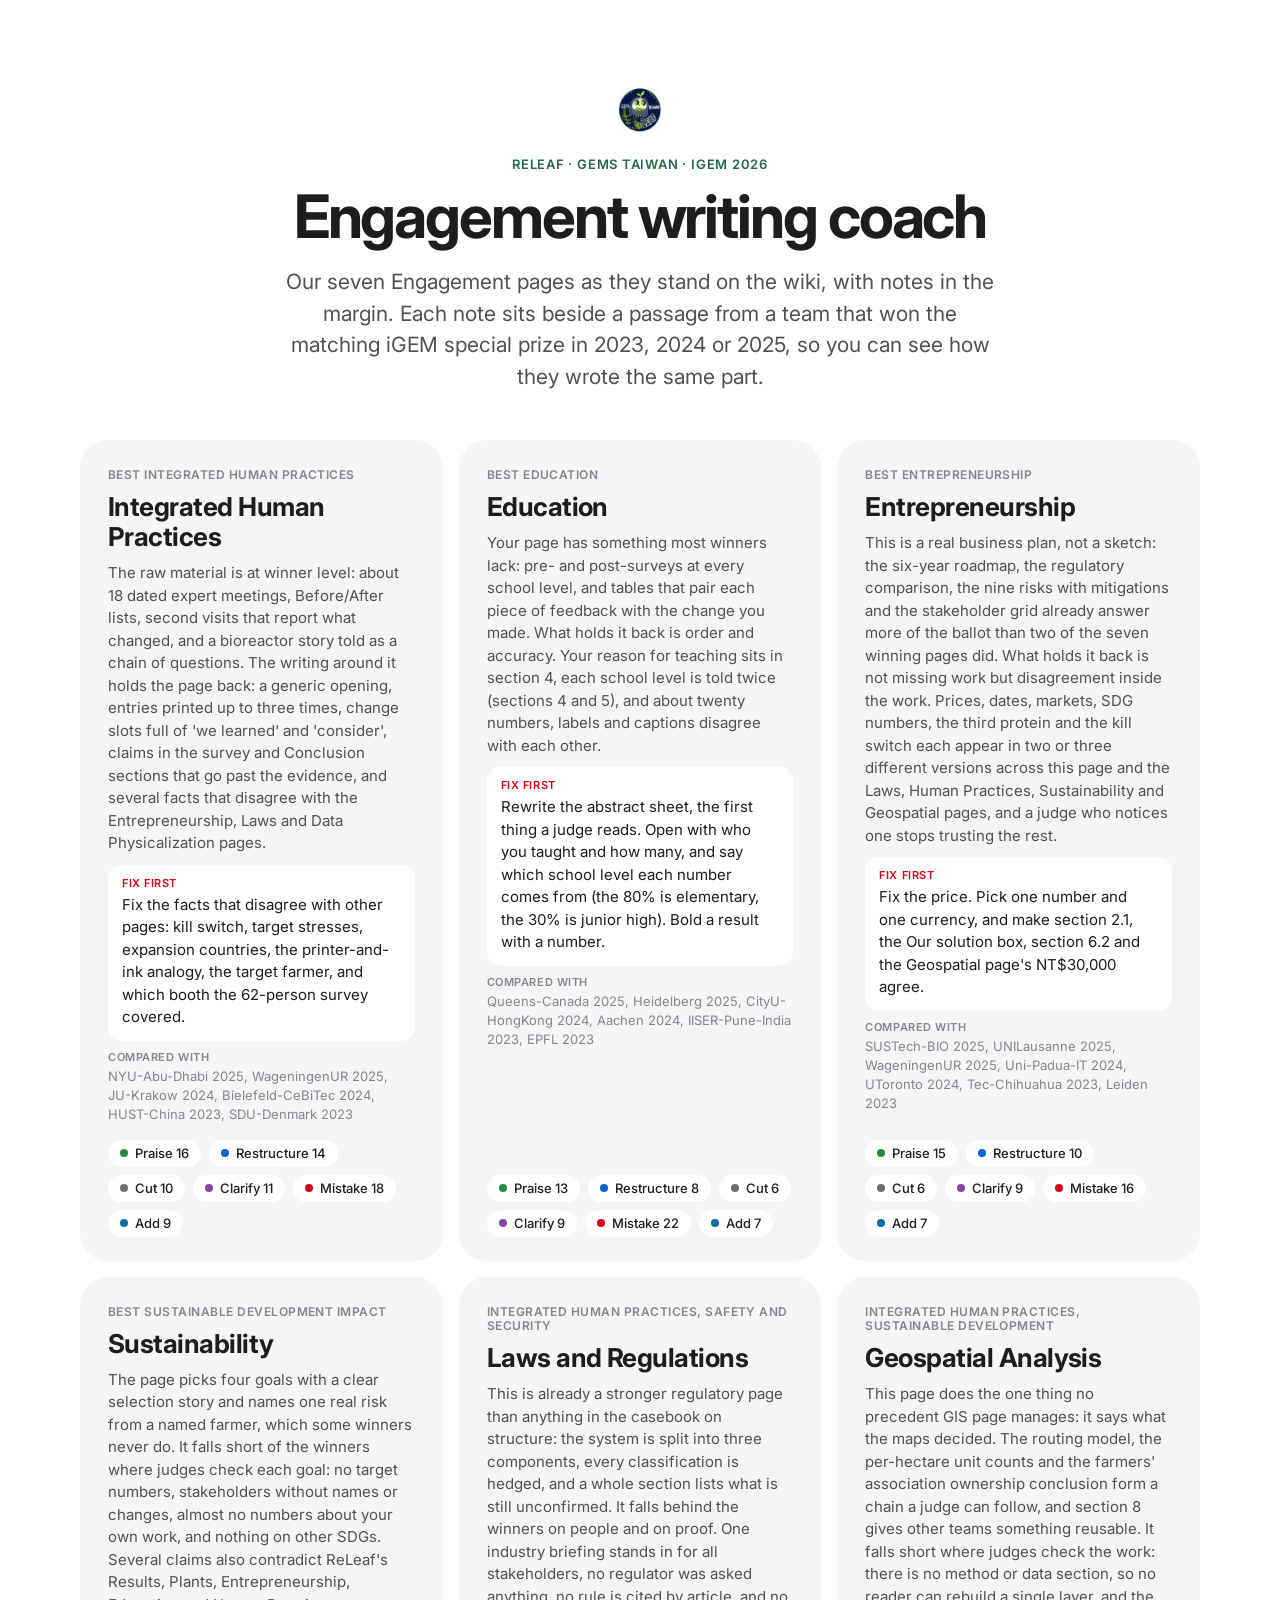
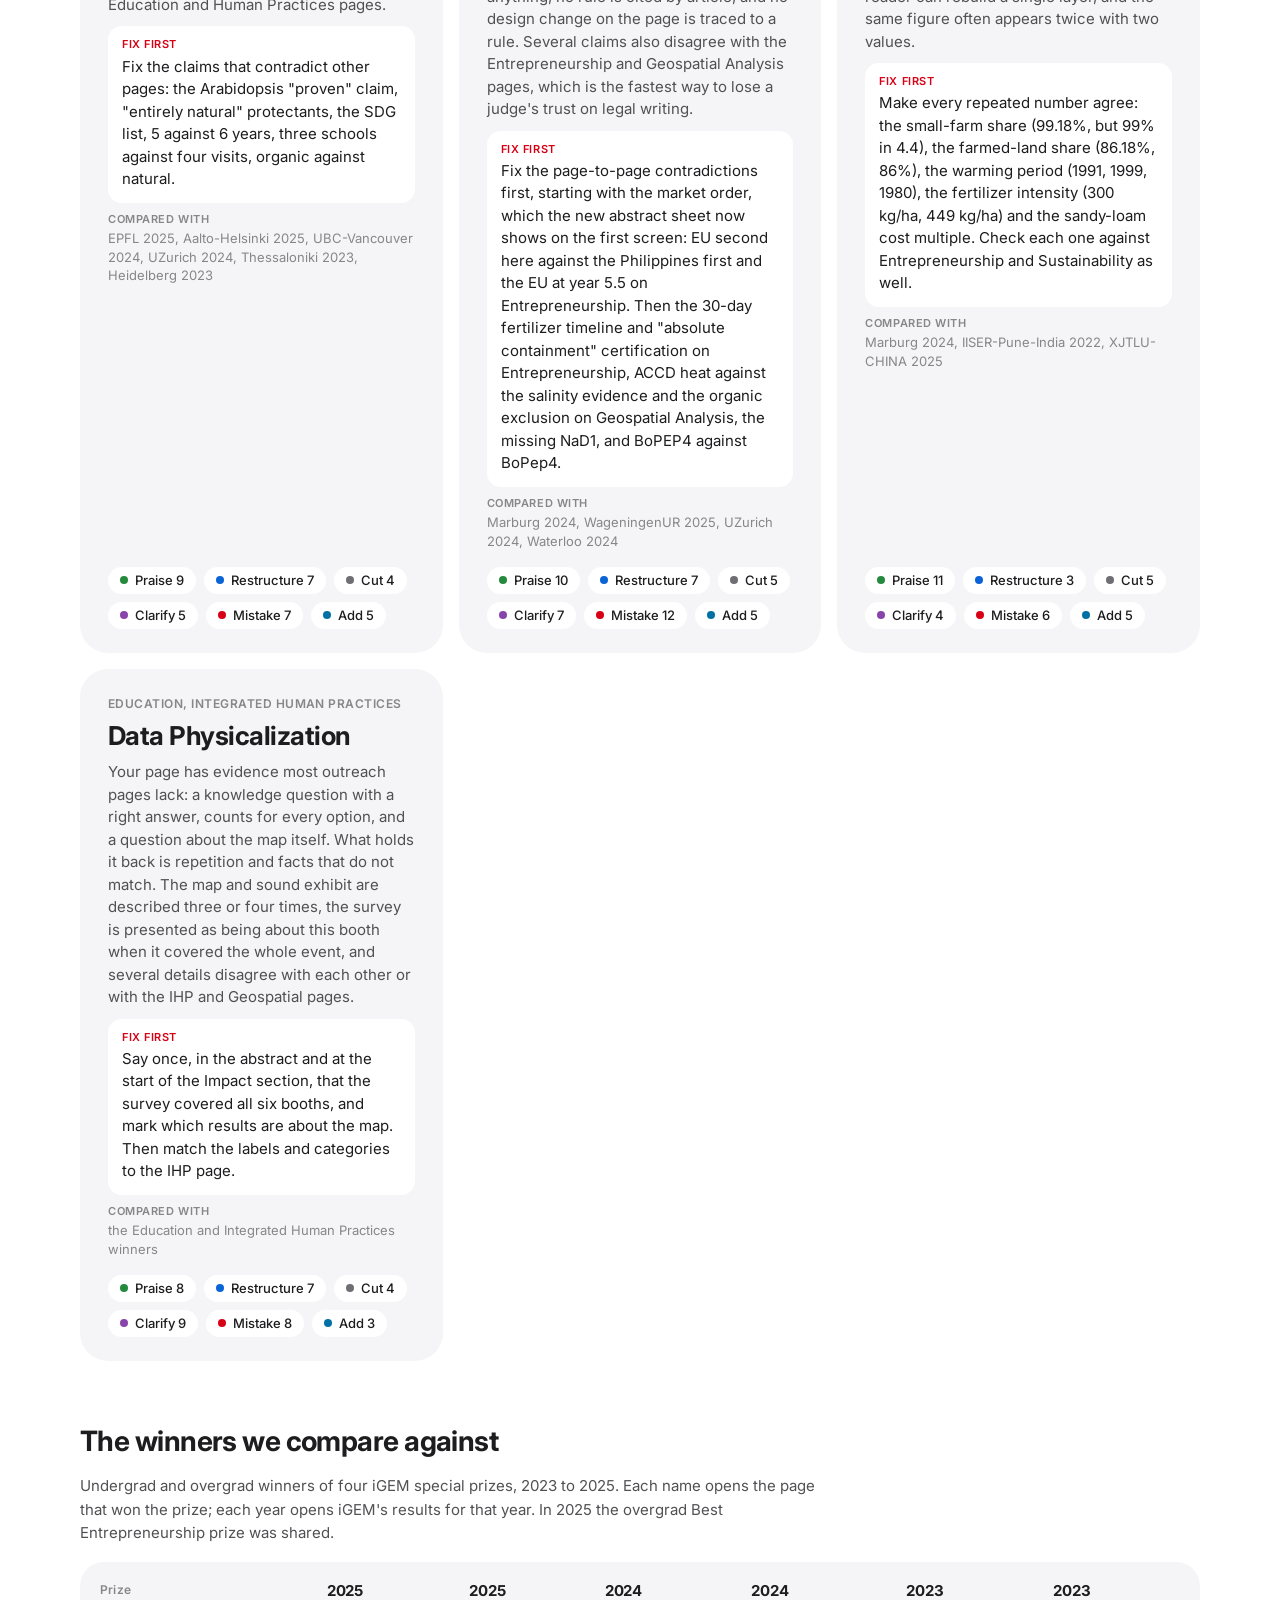
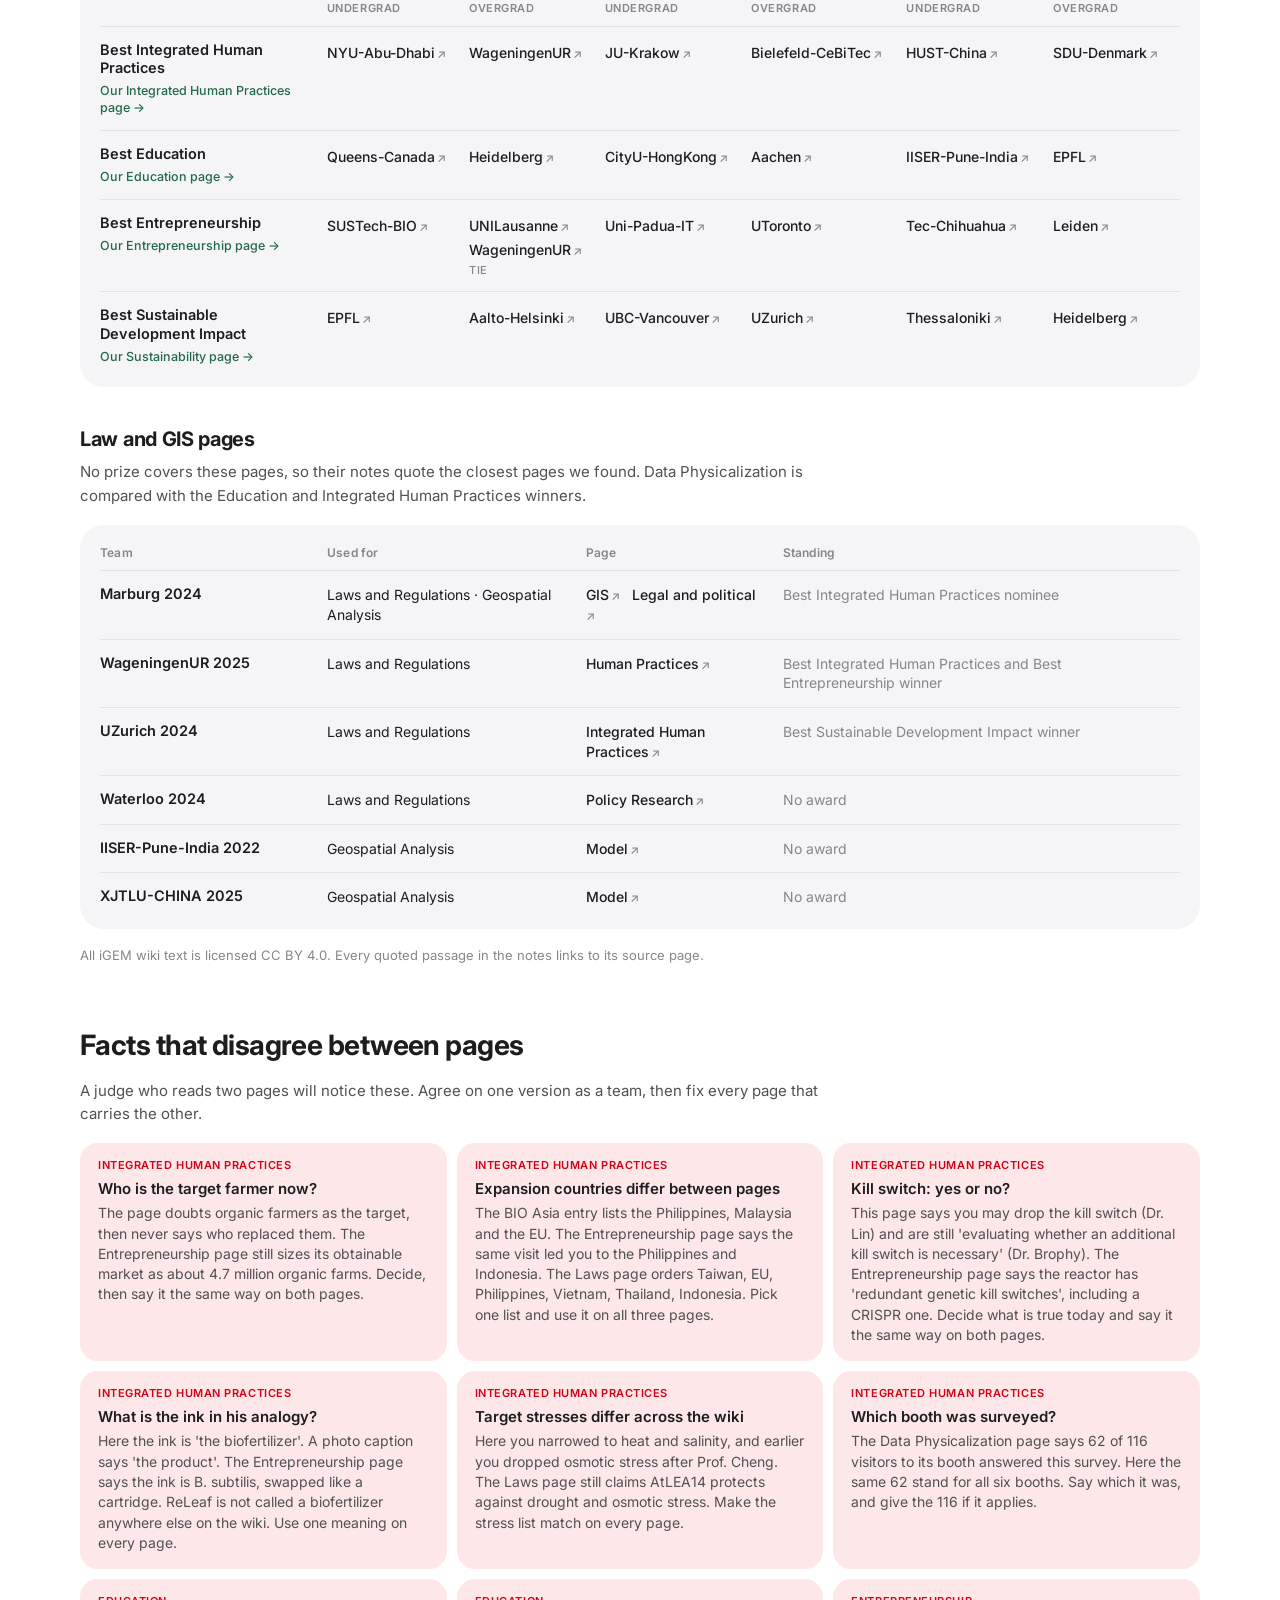
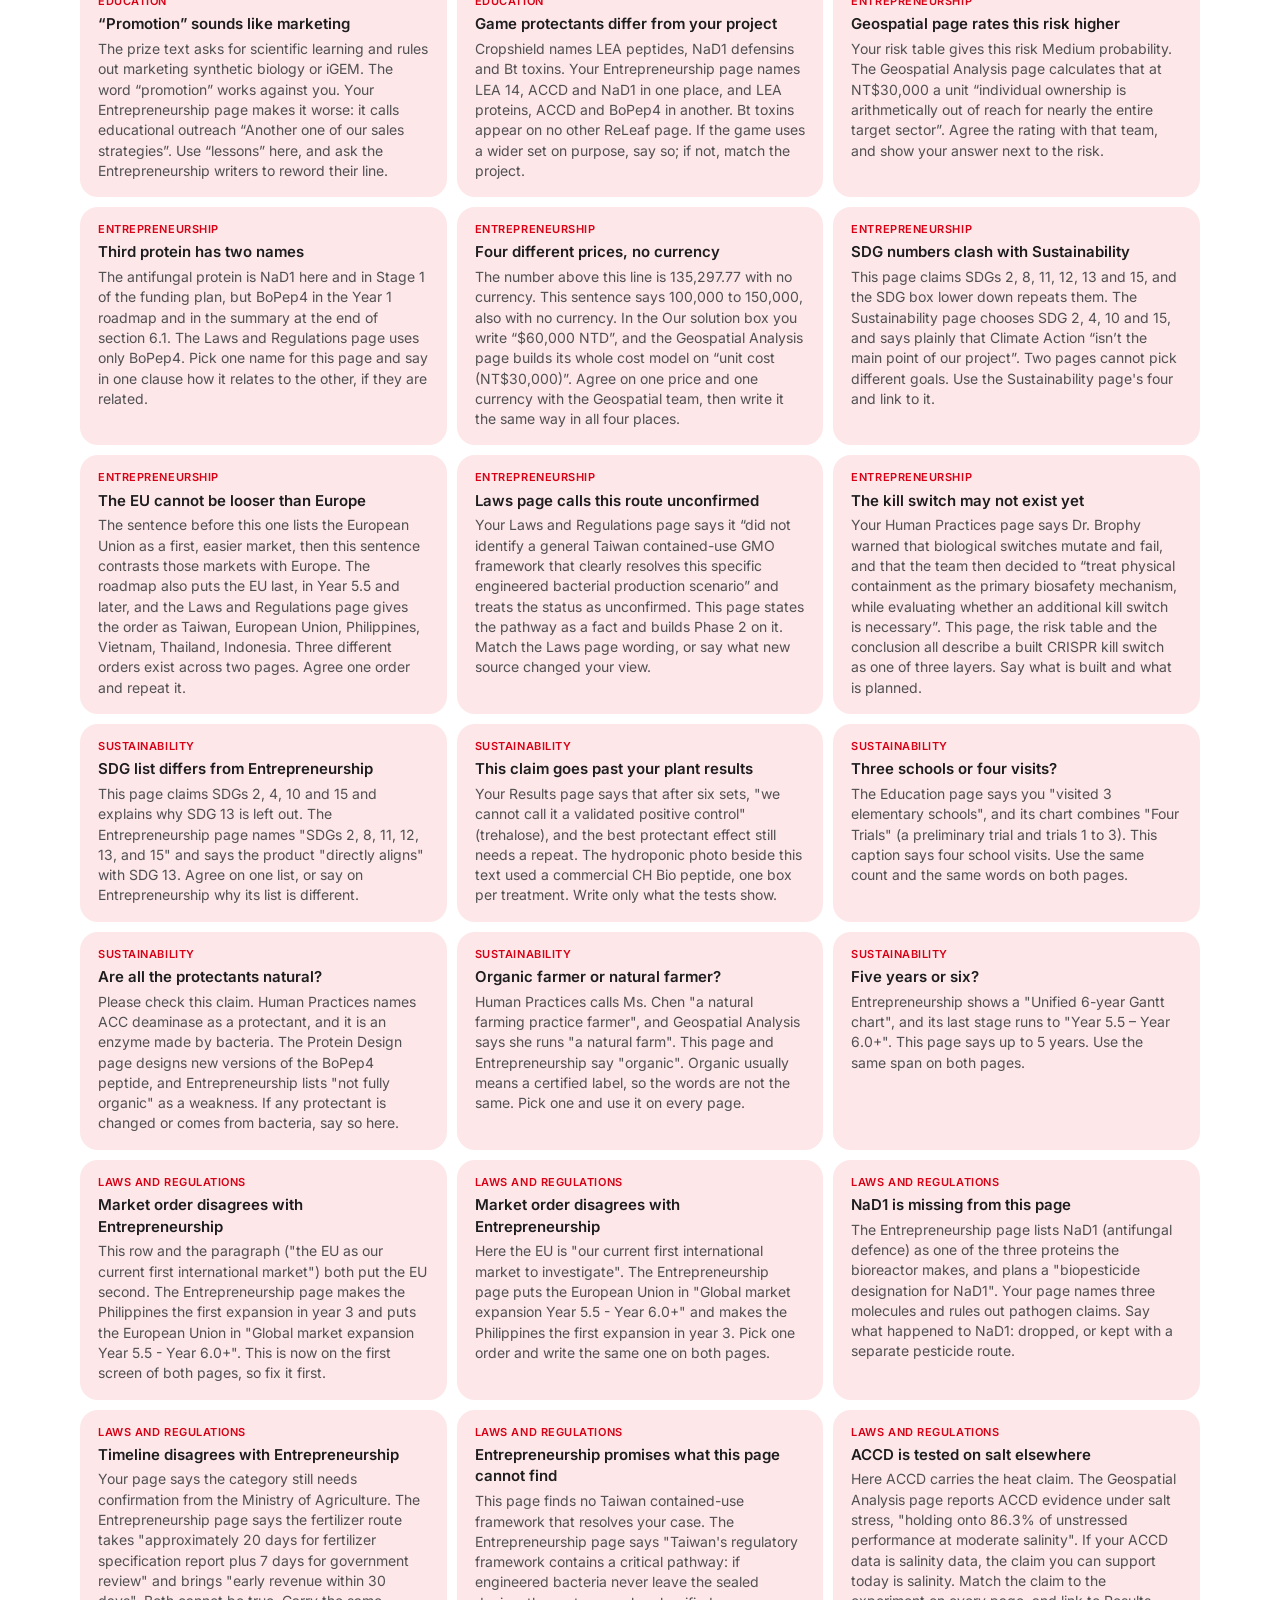
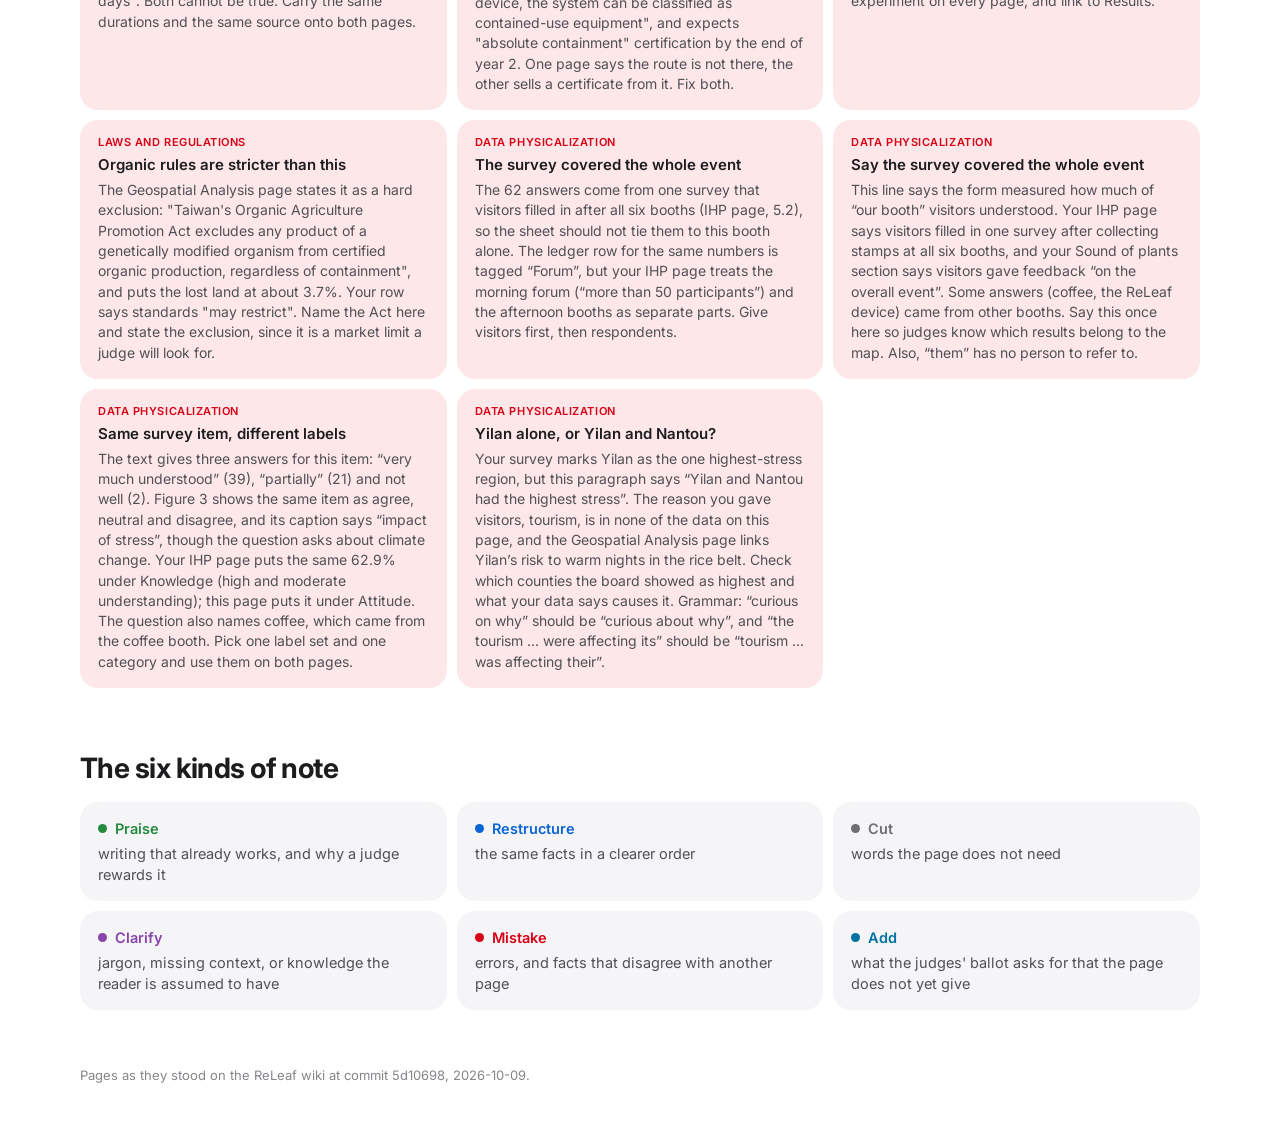
==== commit 7565ed81: "Sync with wiki 5d10698: Olivia's Geospatial revisions in, the 15 notes she acted on out Geospatial k" ====
--- a/docs/index.html
+++ b/docs/index.html
@@ -6,8 +6,8 @@
   <title>Engagement Writing Coach | ReLeaf</title>
   <link rel="icon" href="assets/img/logo.png" />
   <link rel="stylesheet" href="assets/css/tokens.css" />
-  <link rel="stylesheet" href="coach/coach.css?v=1008190437" />
-  <link rel="stylesheet" href="coach/landing.css?v=1008190437" />
+  <link rel="stylesheet" href="coach/coach.css?v=1009164547" />
+  <link rel="stylesheet" href="coach/landing.css?v=1009164547" />
 </head>
 <body class="lp">
   <header class="lp-head">
@@ -24,7 +24,7 @@
         <p>The raw material is at winner level: about 18 dated expert meetings, Before/After lists, second visits that report what changed, and a bioreactor story told as a chain of questions. The writing around it holds the page back: a generic opening, entries printed up to three times, change slots full of &#x27;we learned&#x27; and &#x27;consider&#x27;, claims in the survey and Conclusion sections that go past the evidence, and several facts that disagree with the Entrepreneurship, Laws and Data Physicalization pages.</p>
         <p class="lp-card__first"><b>Fix first</b>Fix the facts that disagree with other pages: kill switch, target stresses, expansion countries, the printer-and-ink analogy, the target farmer, and which booth the 62-person survey covered.</p>
         <p class="lp-card__vs"><b>Compared with</b>NYU-Abu-Dhabi 2025, WageningenUR 2025, JU-Krakow 2024, Bielefeld-CeBiTec 2024, HUST-China 2023, SDU-Denmark 2023</p>
-        <ul class="cx-sum__counts"><li class="cx-praise">Praise 17</li><li class="cx-restructure">Restructure 15</li><li class="cx-cut">Cut 10</li><li class="cx-clarify">Clarify 11</li><li class="cx-mistake">Mistake 18</li><li class="cx-suggest">Add 9</li></ul>
+        <ul class="cx-sum__counts"><li class="cx-praise">Praise 16</li><li class="cx-restructure">Restructure 14</li><li class="cx-cut">Cut 10</li><li class="cx-clarify">Clarify 11</li><li class="cx-mistake">Mistake 18</li><li class="cx-suggest">Add 9</li></ul>
       </a>
       <a class="lp-card" href="education/">
         <span class="lp-card__prize">Best Education</span>
@@ -40,7 +40,7 @@
         <p>This is a real business plan, not a sketch: the six-year roadmap, the regulatory comparison, the nine risks with mitigations and the stakeholder grid already answer more of the ballot than two of the seven winning pages did. What holds it back is not missing work but disagreement inside the work. Prices, dates, markets, SDG numbers, the third protein and the kill switch each appear in two or three different versions across this page and the Laws, Human Practices, Sustainability and Geospatial pages, and a judge who notices one stops trusting the rest.</p>
         <p class="lp-card__first"><b>Fix first</b>Fix the price. Pick one number and one currency, and make section 2.1, the Our solution box, section 6.2 and the Geospatial page&#x27;s NT$30,000 agree.</p>
         <p class="lp-card__vs"><b>Compared with</b>SUSTech-BIO 2025, UNILausanne 2025, WageningenUR 2025, Uni-Padua-IT 2024, UToronto 2024, Tec-Chihuahua 2023, Leiden 2023</p>
-        <ul class="cx-sum__counts"><li class="cx-praise">Praise 15</li><li class="cx-restructure">Restructure 11</li><li class="cx-cut">Cut 6</li><li class="cx-clarify">Clarify 9</li><li class="cx-mistake">Mistake 17</li><li class="cx-suggest">Add 7</li></ul>
+        <ul class="cx-sum__counts"><li class="cx-praise">Praise 15</li><li class="cx-restructure">Restructure 10</li><li class="cx-cut">Cut 6</li><li class="cx-clarify">Clarify 9</li><li class="cx-mistake">Mistake 16</li><li class="cx-suggest">Add 7</li></ul>
       </a>
       <a class="lp-card" href="sustainability/">
         <span class="lp-card__prize">Best Sustainable Development Impact</span>
@@ -48,7 +48,7 @@
         <p>The page picks four goals with a clear selection story and names one real risk from a named farmer, which some winners never do. It falls short of the winners where judges check each goal: no target numbers, stakeholders without names or changes, almost no numbers about your own work, and nothing on other SDGs. Several claims also contradict ReLeaf&#x27;s Results, Plants, Entrepreneurship, Education and Human Practices pages.</p>
         <p class="lp-card__first"><b>Fix first</b>Fix the claims that contradict other pages: the Arabidopsis &quot;proven&quot; claim, &quot;entirely natural&quot; protectants, the SDG list, 5 against 6 years, three schools against four visits, organic against natural.</p>
         <p class="lp-card__vs"><b>Compared with</b>EPFL 2025, Aalto-Helsinki 2025, UBC-Vancouver 2024, UZurich 2024, Thessaloniki 2023, Heidelberg 2023</p>
-        <ul class="cx-sum__counts"><li class="cx-praise">Praise 9</li><li class="cx-restructure">Restructure 7</li><li class="cx-cut">Cut 5</li><li class="cx-clarify">Clarify 5</li><li class="cx-mistake">Mistake 8</li><li class="cx-suggest">Add 5</li></ul>
+        <ul class="cx-sum__counts"><li class="cx-praise">Praise 9</li><li class="cx-restructure">Restructure 7</li><li class="cx-cut">Cut 4</li><li class="cx-clarify">Clarify 5</li><li class="cx-mistake">Mistake 7</li><li class="cx-suggest">Add 5</li></ul>
       </a>
       <a class="lp-card" href="laws-and-regulations/">
         <span class="lp-card__prize">Integrated Human Practices, Safety and Security</span>
@@ -56,15 +56,15 @@
         <p>This is already a stronger regulatory page than anything in the casebook on structure: the system is split into three components, every classification is hedged, and a whole section lists what is still unconfirmed. It falls behind the winners on people and on proof. One industry briefing stands in for all stakeholders, no regulator was asked anything, no rule is cited by article, and no design change on the page is traced to a rule. Several claims also disagree with the Entrepreneurship and Geospatial Analysis pages, which is the fastest way to lose a judge&#x27;s trust on legal writing.</p>
         <p class="lp-card__first"><b>Fix first</b>Fix the page-to-page contradictions first, starting with the market order, which the new abstract sheet now shows on the first screen: EU second here against the Philippines first and the EU at year 5.5 on Entrepreneurship. Then the 30-day fertilizer timeline and &quot;absolute containment&quot; certification on Entrepreneurship, ACCD heat against the salinity evidence and the organic exclusion on Geospatial Analysis, the missing NaD1, and BoPEP4 against BoPep4.</p>
         <p class="lp-card__vs"><b>Compared with</b>Marburg 2024, WageningenUR 2025, UZurich 2024, Waterloo 2024</p>
-        <ul class="cx-sum__counts"><li class="cx-praise">Praise 10</li><li class="cx-restructure">Restructure 8</li><li class="cx-cut">Cut 5</li><li class="cx-clarify">Clarify 8</li><li class="cx-mistake">Mistake 12</li><li class="cx-suggest">Add 5</li></ul>
+        <ul class="cx-sum__counts"><li class="cx-praise">Praise 10</li><li class="cx-restructure">Restructure 7</li><li class="cx-cut">Cut 5</li><li class="cx-clarify">Clarify 7</li><li class="cx-mistake">Mistake 12</li><li class="cx-suggest">Add 5</li></ul>
       </a>
       <a class="lp-card" href="geospatial-analysis/">
         <span class="lp-card__prize">Integrated Human Practices, Sustainable Development</span>
         <h3>Geospatial Analysis</h3>
         <p>This page does the one thing no precedent GIS page manages: it says what the maps decided. The routing model, the per-hectare unit counts and the farmers&#x27; association ownership conclusion form a chain a judge can follow, and section 8 gives other teams something reusable. It falls short where judges check the work: there is no method or data section, so no reader can rebuild a single layer, and the same figure often appears twice with two values.</p>
-        <p class="lp-card__first"><b>Fix first</b>Make every repeated number agree: the small-farm share (99.15%, 99.18%, 99%), the farmed-land share (86.18%, 86%), the warming period (1991, 1999, 1980), the fertilizer intensity (300 kg/ha, 449 kg/ha) and the sandy-loam cost multiple. Check each one against Entrepreneurship and Sustainability as well.</p>
+        <p class="lp-card__first"><b>Fix first</b>Make every repeated number agree: the small-farm share (99.18%, but 99% in 4.4), the farmed-land share (86.18%, 86%), the warming period (1991, 1999, 1980), the fertilizer intensity (300 kg/ha, 449 kg/ha) and the sandy-loam cost multiple. Check each one against Entrepreneurship and Sustainability as well.</p>
         <p class="lp-card__vs"><b>Compared with</b>Marburg 2024, IISER-Pune-India 2022, XJTLU-CHINA 2025</p>
-        <ul class="cx-sum__counts"><li class="cx-praise">Praise 11</li><li class="cx-restructure">Restructure 9</li><li class="cx-cut">Cut 5</li><li class="cx-clarify">Clarify 7</li><li class="cx-mistake">Mistake 12</li><li class="cx-suggest">Add 5</li></ul>
+        <ul class="cx-sum__counts"><li class="cx-praise">Praise 11</li><li class="cx-restructure">Restructure 3</li><li class="cx-cut">Cut 5</li><li class="cx-clarify">Clarify 4</li><li class="cx-mistake">Mistake 6</li><li class="cx-suggest">Add 5</li></ul>
       </a>
       <a class="lp-card" href="data-physicalization/">
         <span class="lp-card__prize">Education, Integrated Human Practices</span>
@@ -92,12 +92,12 @@
       <p class="lp-win__lic">All iGEM wiki text is licensed CC BY 4.0. Every quoted passage in the notes links to its source page.</p>
     </section>
     
-    <section class="lp-cross"><h2>Facts that disagree between pages</h2><p>A judge who reads two pages will notice these. Agree on one version as a team, then fix every page that carries the other.</p><ul><li><a href="human-practices/#cx-hp-013"><span>Integrated Human Practices</span><b>Who is the target farmer now?</b>The page doubts organic farmers as the target, then never says who replaced them. The Entrepreneurship page still sizes its obtainable market as about 4.7 million organic farms. Decide, then say it the same way on both pages.</a></li><li><a href="human-practices/#cx-hp-014"><span>Integrated Human Practices</span><b>Expansion countries differ between pages</b>The BIO Asia entry lists the Philippines, Malaysia and the EU. The Entrepreneurship page says the same visit led you to the Philippines and Indonesia. The Laws page orders Taiwan, EU, Philippines, Vietnam, Thailand, Indonesia. Pick one list and use it on all three pages.</a></li><li><a href="human-practices/#cx-hp-032"><span>Integrated Human Practices</span><b>Kill switch: yes or no?</b>This page says you may drop the kill switch (Dr. Lin) and are still &#x27;evaluating whether an additional kill switch is necessary&#x27; (Dr. Brophy). The Entrepreneurship page says the reactor has &#x27;redundant genetic kill switches&#x27;, including a CRISPR one. Decide what is true today and say it the same way on both pages.</a></li><li><a href="human-practices/#cx-hp-041"><span>Integrated Human Practices</span><b>What is the ink in his analogy?</b>Here the ink is &#x27;the biofertilizer&#x27;. A photo caption says &#x27;the product&#x27;. The Entrepreneurship page says the ink is B. subtilis, swapped like a cartridge. ReLeaf is not called a biofertilizer anywhere else on the wiki. Use one meaning on every page.</a></li><li><a href="human-practices/#cx-hp-042"><span>Integrated Human Practices</span><b>Target stresses differ across the wiki</b>Here you narrowed to heat and salinity, and earlier you dropped osmotic stress after Prof. Cheng. The Laws page still claims AtLEA14 protects against drought and osmotic stress. Make the stress list match on every page.</a></li><li><a href="human-practices/#cx-hp-062"><span>Integrated Human Practices</span><b>Which booth was surveyed?</b>The Data Physicalization page says 62 of 116 visitors to its booth answered this survey. Here the same 62 stand for all six booths. Say which it was, and give the 116 if it applies.</a></li><li><a href="education/#cx-edu-002"><span>Education</span><b>“Promotion” sounds like marketing</b>The prize text asks for scientific learning and rules out marketing synthetic biology or iGEM. The word “promotion” works against you. Your Entrepreneurship page makes it worse: it calls educational outreach “Another one of our sales strategies”. Use “lessons” here, and ask the Entrepreneurship writers to reword their line.</a></li><li><a href="education/#cx-edu-048"><span>Education</span><b>Game protectants differ from your project</b>Cropshield names LEA peptides, NaD1 defensins and Bt toxins. Your Entrepreneurship page names LEA 14, ACCD and NaD1 in one place, and LEA proteins, ACCD and BoPep4 in another. Bt toxins appear on no other ReLeaf page. If the game uses a wider set on purpose, say so; if not, match the project.</a></li><li><a href="entrepreneurship/#cx-ent-a08"><span>Entrepreneurship</span><b>Geospatial page rates this risk higher</b>Your risk table gives this risk Medium probability. The Geospatial Analysis page calculates that at NT$30,000 a unit “individual ownership is arithmetically out of reach for nearly the entire target sector”. Agree the rating with that team, and show your answer next to the risk.</a></li><li><a href="entrepreneurship/#cx-ent-003"><span>Entrepreneurship</span><b>Third protein has two names</b>The antifungal protein is NaD1 here and in Stage 1 of the funding plan, but BoPep4 in the Year 1 roadmap and in the summary at the end of section 6.1. The Laws and Regulations page uses only BoPep4. Pick one name for this page and say in one clause how it relates to the other, if they are related.</a></li><li><a href="entrepreneurship/#cx-ent-008"><span>Entrepreneurship</span><b>Four different prices, no currency</b>The number above this line is 135,297.77 with no currency. This sentence says 100,000 to 150,000, also with no currency. In the Our solution box you write “$60,000 NTD”, and the Geospatial Analysis page builds its whole cost model on “unit cost (NT$30,000)”. Agree on one price and one currency with the Geospatial team, then write it the same way in all four places.</a></li><li><a href="entrepreneurship/#cx-ent-014"><span>Entrepreneurship</span><b>SDG numbers clash with Sustainability</b>This page claims SDGs 2, 8, 11, 12, 13 and 15, and the SDG box lower down repeats them. The Sustainability page chooses SDG 2, 4, 10 and 15, and says plainly that Climate Action “isn’t the main point of our project”. Two pages cannot pick different goals. Use the Sustainability page&#x27;s four and link to it.</a></li><li><a href="entrepreneurship/#cx-ent-034"><span>Entrepreneurship</span><b>The EU cannot be looser than Europe</b>The sentence before this one lists the European Union as a first, easier market, then this sentence contrasts those markets with Europe. The roadmap also puts the EU last, in Year 5.5 and later, and the Laws and Regulations page gives the order as Taiwan, European Union, Philippines, Vietnam, Thailand, Indonesia. Three different orders exist across two pages. Agree one order and repeat it.</a></li><li><a href="entrepreneurship/#cx-ent-046"><span>Entrepreneurship</span><b>Laws page calls this route unconfirmed</b>Your Laws and Regulations page says it “did not identify a general Taiwan contained-use GMO framework that clearly resolves this specific engineered bacterial production scenario” and treats the status as unconfirmed. This page states the pathway as a fact and builds Phase 2 on it. Match the Laws page wording, or say what new source changed your view.</a></li><li><a href="entrepreneurship/#cx-ent-047"><span>Entrepreneurship</span><b>The kill switch may not exist yet</b>Your Human Practices page says Dr. Brophy warned that biological switches mutate and fail, and that the team then decided to “treat physical containment as the primary biosafety mechanism, while evaluating whether an additional kill switch is necessary”. This page, the risk table and the conclusion all describe a built CRISPR kill switch as one of three layers. Say what is built and what is planned.</a></li><li><a href="sustainability/#cx-sus-007"><span>Sustainability</span><b>SDG list differs from Entrepreneurship</b>This page claims SDGs 2, 4, 10 and 15 and explains why SDG 13 is left out. The Entrepreneurship page names &quot;SDGs 2, 8, 11, 12, 13, and 15&quot; and says the product &quot;directly aligns&quot; with SDG 13. Agree on one list, or say on Entrepreneurship why its list is different.</a></li><li><a href="sustainability/#cx-sus-012"><span>Sustainability</span><b>This claim goes past your plant results</b>Your Results page says that after six sets, &quot;we cannot call it a validated positive control&quot; (trehalose), and the best protectant effect still needs a repeat. The hydroponic photo beside this text used a commercial CH Bio peptide, one box per treatment. Write only what the tests show.</a></li><li><a href="sustainability/#cx-sus-014"><span>Sustainability</span><b>Three schools or four visits?</b>The Education page says you &quot;visited 3 elementary schools&quot;, and its chart combines &quot;Four Trials&quot; (a preliminary trial and trials 1 to 3). This caption says four school visits. Use the same count and the same words on both pages.</a></li><li><a href="sustainability/#cx-sus-021"><span>Sustainability</span><b>Are all the protectants natural?</b>Please check this claim. Human Practices names ACC deaminase as a protectant, and it is an enzyme made by bacteria. The Protein Design page designs new versions of the BoPep4 peptide, and Entrepreneurship lists &quot;not fully organic&quot; as a weakness. If any protectant is changed or comes from bacteria, say so here.</a></li><li><a href="sustainability/#cx-sus-025"><span>Sustainability</span><b>Organic farmer or natural farmer?</b>Human Practices calls Ms. Chen &quot;a natural farming practice farmer&quot;, and Geospatial Analysis says she runs &quot;a natural farm&quot;. This page and Entrepreneurship say &quot;organic&quot;. Organic usually means a certified label, so the words are not the same. Pick one and use it on every page.</a></li><li><a href="sustainability/#cx-sus-029"><span>Sustainability</span><b>Five years or six?</b>Entrepreneurship shows a &quot;Unified 6-year Gantt chart&quot;, and its last stage runs to &quot;Year 5.5 – Year 6.0+&quot;. This page says up to 5 years. Use the same span on both pages.</a></li><li><a href="laws-and-regulations/#cx-law-a07"><span>Laws and Regulations</span><b>Market order disagrees with Entrepreneurship</b>This row and the paragraph (&quot;the EU as our current first international market&quot;) both put the EU second. The Entrepreneurship page makes the Philippines the first expansion in year 3 and puts the European Union in &quot;Global market expansion Year 5.5 - Year 6.0+&quot;. This is now on the first screen of both pages, so fix it first.</a></li><li><a href="laws-and-regulations/#cx-law-002"><span>Laws and Regulations</span><b>Market order disagrees with Entrepreneurship</b>Here the EU is &quot;our current first international market to investigate&quot;. The Entrepreneurship page puts the European Union in &quot;Global market expansion Year 5.5 - Year 6.0+&quot; and makes the Philippines the first expansion in year 3. Pick one order and write the same one on both pages.</a></li><li><a href="laws-and-regulations/#cx-law-011"><span>Laws and Regulations</span><b>NaD1 is missing from this page</b>The Entrepreneurship page lists NaD1 (antifungal defence) as one of the three proteins the bioreactor makes, and plans a &quot;biopesticide designation for NaD1&quot;. Your page names three molecules and rules out pathogen claims. Say what happened to NaD1: dropped, or kept with a separate pesticide route.</a></li><li><a href="laws-and-regulations/#cx-law-018"><span>Laws and Regulations</span><b>Timeline disagrees with Entrepreneurship</b>Your page says the category still needs confirmation from the Ministry of Agriculture. The Entrepreneurship page says the fertilizer route takes &quot;approximately 20 days for fertilizer specification report plus 7 days for government review&quot; and brings &quot;early revenue within 30 days&quot;. Both cannot be true. Carry the same durations and the same source onto both pages.</a></li><li><a href="laws-and-regulations/#cx-law-020"><span>Laws and Regulations</span><b>Entrepreneurship promises what this page cannot find</b>This page finds no Taiwan contained-use framework that resolves your case. The Entrepreneurship page says &quot;Taiwan&#x27;s regulatory framework contains a critical pathway: if engineered bacteria never leave the sealed device, the system can be classified as contained-use equipment&quot;, and expects &quot;absolute containment&quot; certification by the end of year 2. One page says the route is not there, the other sells a certificate from it. Fix both.</a></li><li><a href="laws-and-regulations/#cx-law-022"><span>Laws and Regulations</span><b>ACCD is tested on salt elsewhere</b>Here ACCD carries the heat claim. The Geospatial Analysis page reports ACCD evidence under salt stress, &quot;holding onto 86.3% of unstressed performance at moderate salinity&quot;. If your ACCD data is salinity data, the claim you can support today is salinity. Match the claim to the experiment on every page, and link to Results.</a></li><li><a href="laws-and-regulations/#cx-law-035"><span>Laws and Regulations</span><b>Organic rules are stricter than this</b>The Geospatial Analysis page states it as a hard exclusion: &quot;Taiwan&#x27;s Organic Agriculture Promotion Act excludes any product of a genetically modified organism from certified organic production, regardless of containment&quot;, and puts the lost land at about 3.7%. Your row says standards &quot;may restrict&quot;. Name the Act here and state the exclusion, since it is a market limit a judge will look for.</a></li><li><a href="geospatial-analysis/#cx-gis-a02"><span>Geospatial Analysis</span><b>The sheet fixes one of three numbers</b>The sheet now shows &quot;99.15% of farms&quot; to every judge first. Section 3 says &quot;99.18% of farmers&quot;, section 4.4 says &quot;99% of Taiwanese farmers&quot;, and Entrepreneurship says &quot;over 90% of agricultural holdings&quot;. Settle the figure and its source once, and the sheet and body will agree.</a></li><li><a href="geospatial-analysis/#cx-gis-002"><span>Geospatial Analysis</span><b>One small-farm figure, used everywhere</b>The abstract says &quot;99.15% of farms&quot;; section 3 says &quot;99.18% of farmers are small-scale farmers&quot;; the Business plan section says &quot;99% of Taiwanese farmers&quot;. Farms and farmers are different counts, so pick one measure, one number and one source, and use it in all three places. Entrepreneurship says &quot;over 90% of agricultural holdings are small-scale family operations averaging less than 1 hectare&quot;, which also needs to match. Do the same for 86.18% here and &quot;up to 86%&quot; in section 3.</a></li><li><a href="geospatial-analysis/#cx-gis-014"><span>Geospatial Analysis</span><b>The warming period changes between places</b>This sentence says 1999 to 2020. The map beside it is labelled &quot;temperature change from 1991 to 2020&quot;, and the paragraph above it says &quot;Since 1991, that rate has nearly tripled&quot;. The Sustainability page uses the same figure with 1991 to 2020. Use 1991 to 2020 in the text if that is what the layer holds, and state the climate surface it comes from.</a></li><li><a href="geospatial-analysis/#cx-gis-024"><span>Geospatial Analysis</span><b>A draft note is still on the page</b>&quot;informs are draft here, more or less&quot; is a note to yourselves, and it sits at the top of your Results paragraph. Delete it and state the pattern, which the rest of the paragraph already supports.</a></li><li><a href="data-physicalization/#cx-dp-a03"><span>Data Physicalization</span><b>The survey covered the whole event</b>The 62 answers come from one survey that visitors filled in after all six booths (IHP page, 5.2), so the sheet should not tie them to this booth alone. The ledger row for the same numbers is tagged “Forum”, but your IHP page treats the morning forum (“more than 50 participants”) and the afternoon booths as separate parts. Give visitors first, then respondents.</a></li><li><a href="data-physicalization/#cx-dp-009"><span>Data Physicalization</span><b>Say the survey covered the whole event</b>This line says the form measured how much of “our booth” visitors understood. Your IHP page says visitors filled in one survey after collecting stamps at all six booths, and your Sound of plants section says visitors gave feedback “on the overall event”. Some answers (coffee, the ReLeaf device) came from other booths. Say this once here so judges know which results belong to the map. Also, “them” has no person to refer to.</a></li><li><a href="data-physicalization/#cx-dp-013"><span>Data Physicalization</span><b>Same survey item, different labels</b>The text gives three answers for this item: “very much understood” (39), “partially” (21) and not well (2). Figure 3 shows the same item as agree, neutral and disagree, and its caption says “impact of stress”, though the question asks about climate change. Your IHP page puts the same 62.9% under Knowledge (high and moderate understanding); this page puts it under Attitude. The question also names coffee, which came from the coffee booth. Pick one label set and one category and use them on both pages.</a></li><li><a href="data-physicalization/#cx-dp-022"><span>Data Physicalization</span><b>Yilan alone, or Yilan and Nantou?</b>Your survey marks Yilan as the one highest-stress region, but this paragraph says “Yilan and Nantou had the highest stress”. The reason you gave visitors, tourism, is in none of the data on this page, and the Geospatial Analysis page links Yilan’s risk to warm nights in the rice belt. Check which counties the board showed as highest and what your data says causes it. Grammar: “curious on why” should be “curious about why”, and “the tourism ... were affecting its” should be “tourism ... was affecting their”.</a></li></ul></section>
+    <section class="lp-cross"><h2>Facts that disagree between pages</h2><p>A judge who reads two pages will notice these. Agree on one version as a team, then fix every page that carries the other.</p><ul><li><a href="human-practices/#cx-hp-013"><span>Integrated Human Practices</span><b>Who is the target farmer now?</b>The page doubts organic farmers as the target, then never says who replaced them. The Entrepreneurship page still sizes its obtainable market as about 4.7 million organic farms. Decide, then say it the same way on both pages.</a></li><li><a href="human-practices/#cx-hp-014"><span>Integrated Human Practices</span><b>Expansion countries differ between pages</b>The BIO Asia entry lists the Philippines, Malaysia and the EU. The Entrepreneurship page says the same visit led you to the Philippines and Indonesia. The Laws page orders Taiwan, EU, Philippines, Vietnam, Thailand, Indonesia. Pick one list and use it on all three pages.</a></li><li><a href="human-practices/#cx-hp-032"><span>Integrated Human Practices</span><b>Kill switch: yes or no?</b>This page says you may drop the kill switch (Dr. Lin) and are still &#x27;evaluating whether an additional kill switch is necessary&#x27; (Dr. Brophy). The Entrepreneurship page says the reactor has &#x27;redundant genetic kill switches&#x27;, including a CRISPR one. Decide what is true today and say it the same way on both pages.</a></li><li><a href="human-practices/#cx-hp-041"><span>Integrated Human Practices</span><b>What is the ink in his analogy?</b>Here the ink is &#x27;the biofertilizer&#x27;. A photo caption says &#x27;the product&#x27;. The Entrepreneurship page says the ink is B. subtilis, swapped like a cartridge. ReLeaf is not called a biofertilizer anywhere else on the wiki. Use one meaning on every page.</a></li><li><a href="human-practices/#cx-hp-042"><span>Integrated Human Practices</span><b>Target stresses differ across the wiki</b>Here you narrowed to heat and salinity, and earlier you dropped osmotic stress after Prof. Cheng. The Laws page still claims AtLEA14 protects against drought and osmotic stress. Make the stress list match on every page.</a></li><li><a href="human-practices/#cx-hp-062"><span>Integrated Human Practices</span><b>Which booth was surveyed?</b>The Data Physicalization page says 62 of 116 visitors to its booth answered this survey. Here the same 62 stand for all six booths. Say which it was, and give the 116 if it applies.</a></li><li><a href="education/#cx-edu-002"><span>Education</span><b>“Promotion” sounds like marketing</b>The prize text asks for scientific learning and rules out marketing synthetic biology or iGEM. The word “promotion” works against you. Your Entrepreneurship page makes it worse: it calls educational outreach “Another one of our sales strategies”. Use “lessons” here, and ask the Entrepreneurship writers to reword their line.</a></li><li><a href="education/#cx-edu-048"><span>Education</span><b>Game protectants differ from your project</b>Cropshield names LEA peptides, NaD1 defensins and Bt toxins. Your Entrepreneurship page names LEA 14, ACCD and NaD1 in one place, and LEA proteins, ACCD and BoPep4 in another. Bt toxins appear on no other ReLeaf page. If the game uses a wider set on purpose, say so; if not, match the project.</a></li><li><a href="entrepreneurship/#cx-ent-a08"><span>Entrepreneurship</span><b>Geospatial page rates this risk higher</b>Your risk table gives this risk Medium probability. The Geospatial Analysis page calculates that at NT$30,000 a unit “individual ownership is arithmetically out of reach for nearly the entire target sector”. Agree the rating with that team, and show your answer next to the risk.</a></li><li><a href="entrepreneurship/#cx-ent-003"><span>Entrepreneurship</span><b>Third protein has two names</b>The antifungal protein is NaD1 here and in Stage 1 of the funding plan, but BoPep4 in the Year 1 roadmap and in the summary at the end of section 6.1. The Laws and Regulations page uses only BoPep4. Pick one name for this page and say in one clause how it relates to the other, if they are related.</a></li><li><a href="entrepreneurship/#cx-ent-008"><span>Entrepreneurship</span><b>Four different prices, no currency</b>The number above this line is 135,297.77 with no currency. This sentence says 100,000 to 150,000, also with no currency. In the Our solution box you write “$60,000 NTD”, and the Geospatial Analysis page builds its whole cost model on “unit cost (NT$30,000)”. Agree on one price and one currency with the Geospatial team, then write it the same way in all four places.</a></li><li><a href="entrepreneurship/#cx-ent-014"><span>Entrepreneurship</span><b>SDG numbers clash with Sustainability</b>This page claims SDGs 2, 8, 11, 12, 13 and 15, and the SDG box lower down repeats them. The Sustainability page chooses SDG 2, 4, 10 and 15, and says plainly that Climate Action “isn’t the main point of our project”. Two pages cannot pick different goals. Use the Sustainability page&#x27;s four and link to it.</a></li><li><a href="entrepreneurship/#cx-ent-034"><span>Entrepreneurship</span><b>The EU cannot be looser than Europe</b>The sentence before this one lists the European Union as a first, easier market, then this sentence contrasts those markets with Europe. The roadmap also puts the EU last, in Year 5.5 and later, and the Laws and Regulations page gives the order as Taiwan, European Union, Philippines, Vietnam, Thailand, Indonesia. Three different orders exist across two pages. Agree one order and repeat it.</a></li><li><a href="entrepreneurship/#cx-ent-046"><span>Entrepreneurship</span><b>Laws page calls this route unconfirmed</b>Your Laws and Regulations page says it “did not identify a general Taiwan contained-use GMO framework that clearly resolves this specific engineered bacterial production scenario” and treats the status as unconfirmed. This page states the pathway as a fact and builds Phase 2 on it. Match the Laws page wording, or say what new source changed your view.</a></li><li><a href="entrepreneurship/#cx-ent-047"><span>Entrepreneurship</span><b>The kill switch may not exist yet</b>Your Human Practices page says Dr. Brophy warned that biological switches mutate and fail, and that the team then decided to “treat physical containment as the primary biosafety mechanism, while evaluating whether an additional kill switch is necessary”. This page, the risk table and the conclusion all describe a built CRISPR kill switch as one of three layers. Say what is built and what is planned.</a></li><li><a href="sustainability/#cx-sus-007"><span>Sustainability</span><b>SDG list differs from Entrepreneurship</b>This page claims SDGs 2, 4, 10 and 15 and explains why SDG 13 is left out. The Entrepreneurship page names &quot;SDGs 2, 8, 11, 12, 13, and 15&quot; and says the product &quot;directly aligns&quot; with SDG 13. Agree on one list, or say on Entrepreneurship why its list is different.</a></li><li><a href="sustainability/#cx-sus-012"><span>Sustainability</span><b>This claim goes past your plant results</b>Your Results page says that after six sets, &quot;we cannot call it a validated positive control&quot; (trehalose), and the best protectant effect still needs a repeat. The hydroponic photo beside this text used a commercial CH Bio peptide, one box per treatment. Write only what the tests show.</a></li><li><a href="sustainability/#cx-sus-014"><span>Sustainability</span><b>Three schools or four visits?</b>The Education page says you &quot;visited 3 elementary schools&quot;, and its chart combines &quot;Four Trials&quot; (a preliminary trial and trials 1 to 3). This caption says four school visits. Use the same count and the same words on both pages.</a></li><li><a href="sustainability/#cx-sus-021"><span>Sustainability</span><b>Are all the protectants natural?</b>Please check this claim. Human Practices names ACC deaminase as a protectant, and it is an enzyme made by bacteria. The Protein Design page designs new versions of the BoPep4 peptide, and Entrepreneurship lists &quot;not fully organic&quot; as a weakness. If any protectant is changed or comes from bacteria, say so here.</a></li><li><a href="sustainability/#cx-sus-025"><span>Sustainability</span><b>Organic farmer or natural farmer?</b>Human Practices calls Ms. Chen &quot;a natural farming practice farmer&quot;, and Geospatial Analysis says she runs &quot;a natural farm&quot;. This page and Entrepreneurship say &quot;organic&quot;. Organic usually means a certified label, so the words are not the same. Pick one and use it on every page.</a></li><li><a href="sustainability/#cx-sus-029"><span>Sustainability</span><b>Five years or six?</b>Entrepreneurship shows a &quot;Unified 6-year Gantt chart&quot;, and its last stage runs to &quot;Year 5.5 – Year 6.0+&quot;. This page says up to 5 years. Use the same span on both pages.</a></li><li><a href="laws-and-regulations/#cx-law-a07"><span>Laws and Regulations</span><b>Market order disagrees with Entrepreneurship</b>This row and the paragraph (&quot;the EU as our current first international market&quot;) both put the EU second. The Entrepreneurship page makes the Philippines the first expansion in year 3 and puts the European Union in &quot;Global market expansion Year 5.5 - Year 6.0+&quot;. This is now on the first screen of both pages, so fix it first.</a></li><li><a href="laws-and-regulations/#cx-law-002"><span>Laws and Regulations</span><b>Market order disagrees with Entrepreneurship</b>Here the EU is &quot;our current first international market to investigate&quot;. The Entrepreneurship page puts the European Union in &quot;Global market expansion Year 5.5 - Year 6.0+&quot; and makes the Philippines the first expansion in year 3. Pick one order and write the same one on both pages.</a></li><li><a href="laws-and-regulations/#cx-law-011"><span>Laws and Regulations</span><b>NaD1 is missing from this page</b>The Entrepreneurship page lists NaD1 (antifungal defence) as one of the three proteins the bioreactor makes, and plans a &quot;biopesticide designation for NaD1&quot;. Your page names three molecules and rules out pathogen claims. Say what happened to NaD1: dropped, or kept with a separate pesticide route.</a></li><li><a href="laws-and-regulations/#cx-law-018"><span>Laws and Regulations</span><b>Timeline disagrees with Entrepreneurship</b>Your page says the category still needs confirmation from the Ministry of Agriculture. The Entrepreneurship page says the fertilizer route takes &quot;approximately 20 days for fertilizer specification report plus 7 days for government review&quot; and brings &quot;early revenue within 30 days&quot;. Both cannot be true. Carry the same durations and the same source onto both pages.</a></li><li><a href="laws-and-regulations/#cx-law-020"><span>Laws and Regulations</span><b>Entrepreneurship promises what this page cannot find</b>This page finds no Taiwan contained-use framework that resolves your case. The Entrepreneurship page says &quot;Taiwan&#x27;s regulatory framework contains a critical pathway: if engineered bacteria never leave the sealed device, the system can be classified as contained-use equipment&quot;, and expects &quot;absolute containment&quot; certification by the end of year 2. One page says the route is not there, the other sells a certificate from it. Fix both.</a></li><li><a href="laws-and-regulations/#cx-law-022"><span>Laws and Regulations</span><b>ACCD is tested on salt elsewhere</b>Here ACCD carries the heat claim. The Geospatial Analysis page reports ACCD evidence under salt stress, &quot;holding onto 86.3% of unstressed performance at moderate salinity&quot;. If your ACCD data is salinity data, the claim you can support today is salinity. Match the claim to the experiment on every page, and link to Results.</a></li><li><a href="laws-and-regulations/#cx-law-035"><span>Laws and Regulations</span><b>Organic rules are stricter than this</b>The Geospatial Analysis page states it as a hard exclusion: &quot;Taiwan&#x27;s Organic Agriculture Promotion Act excludes any product of a genetically modified organism from certified organic production, regardless of containment&quot;, and puts the lost land at about 3.7%. Your row says standards &quot;may restrict&quot;. Name the Act here and state the exclusion, since it is a market limit a judge will look for.</a></li><li><a href="data-physicalization/#cx-dp-a03"><span>Data Physicalization</span><b>The survey covered the whole event</b>The 62 answers come from one survey that visitors filled in after all six booths (IHP page, 5.2), so the sheet should not tie them to this booth alone. The ledger row for the same numbers is tagged “Forum”, but your IHP page treats the morning forum (“more than 50 participants”) and the afternoon booths as separate parts. Give visitors first, then respondents.</a></li><li><a href="data-physicalization/#cx-dp-009"><span>Data Physicalization</span><b>Say the survey covered the whole event</b>This line says the form measured how much of “our booth” visitors understood. Your IHP page says visitors filled in one survey after collecting stamps at all six booths, and your Sound of plants section says visitors gave feedback “on the overall event”. Some answers (coffee, the ReLeaf device) came from other booths. Say this once here so judges know which results belong to the map. Also, “them” has no person to refer to.</a></li><li><a href="data-physicalization/#cx-dp-013"><span>Data Physicalization</span><b>Same survey item, different labels</b>The text gives three answers for this item: “very much understood” (39), “partially” (21) and not well (2). Figure 3 shows the same item as agree, neutral and disagree, and its caption says “impact of stress”, though the question asks about climate change. Your IHP page puts the same 62.9% under Knowledge (high and moderate understanding); this page puts it under Attitude. The question also names coffee, which came from the coffee booth. Pick one label set and one category and use them on both pages.</a></li><li><a href="data-physicalization/#cx-dp-022"><span>Data Physicalization</span><b>Yilan alone, or Yilan and Nantou?</b>Your survey marks Yilan as the one highest-stress region, but this paragraph says “Yilan and Nantou had the highest stress”. The reason you gave visitors, tourism, is in none of the data on this page, and the Geospatial Analysis page links Yilan’s risk to warm nights in the rice belt. Check which counties the board showed as highest and what your data says causes it. Grammar: “curious on why” should be “curious about why”, and “the tourism ... were affecting its” should be “tourism ... was affecting their”.</a></li></ul></section>
     <section class="lp-legend">
       <h2>The six kinds of note</h2>
       <ul><li class="cx-praise"><b>Praise</b>writing that already works, and why a judge rewards it</li><li class="cx-restructure"><b>Restructure</b>the same facts in a clearer order</li><li class="cx-cut"><b>Cut</b>words the page does not need</li><li class="cx-clarify"><b>Clarify</b>jargon, missing context, or knowledge the reader is assumed to have</li><li class="cx-mistake"><b>Mistake</b>errors, and facts that disagree with another page</li><li class="cx-suggest"><b>Add</b>what the judges' ballot asks for that the page does not yet give</li></ul>
     </section>
-    <p class="lp-src">Pages as they stood on the ReLeaf wiki at commit 4b52192, 2026-10-08.</p>
+    <p class="lp-src">Pages as they stood on the ReLeaf wiki at commit 5d10698, 2026-10-09.</p>
   </main>
 </body>
 </html>
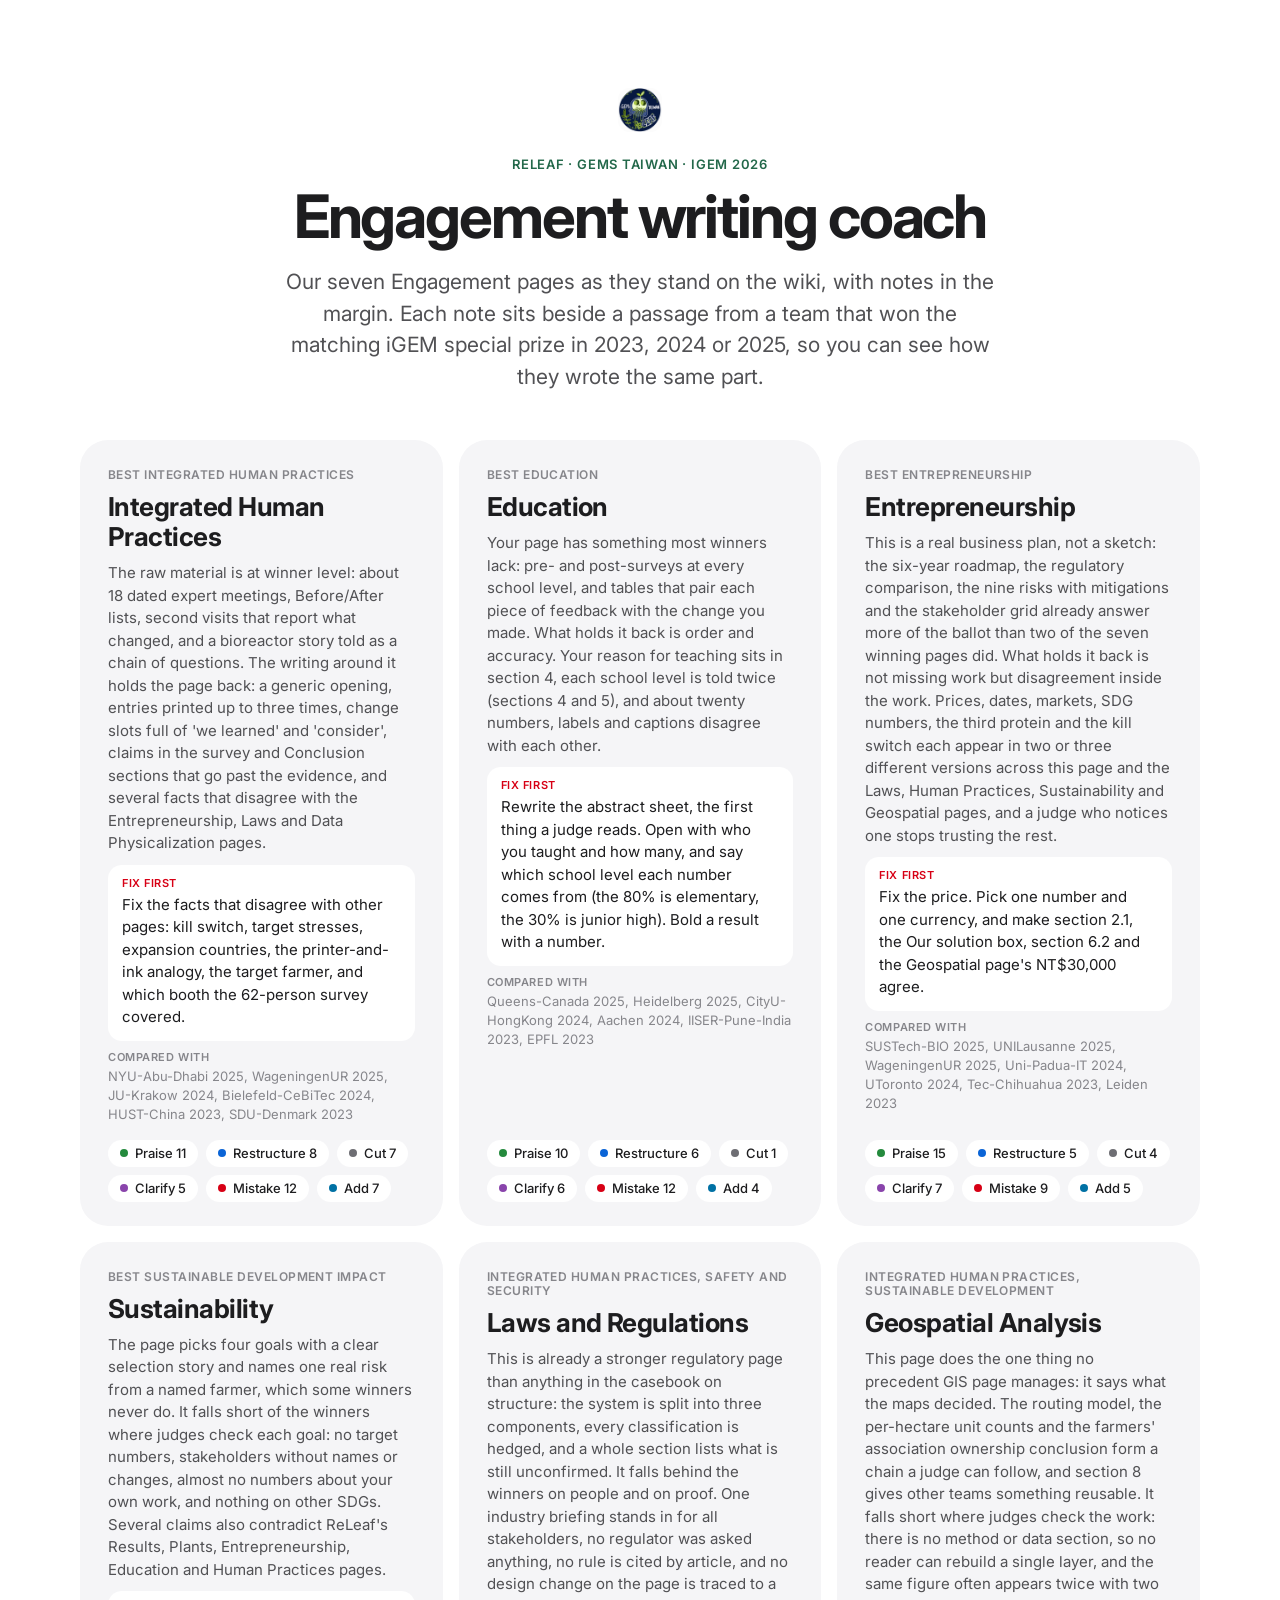
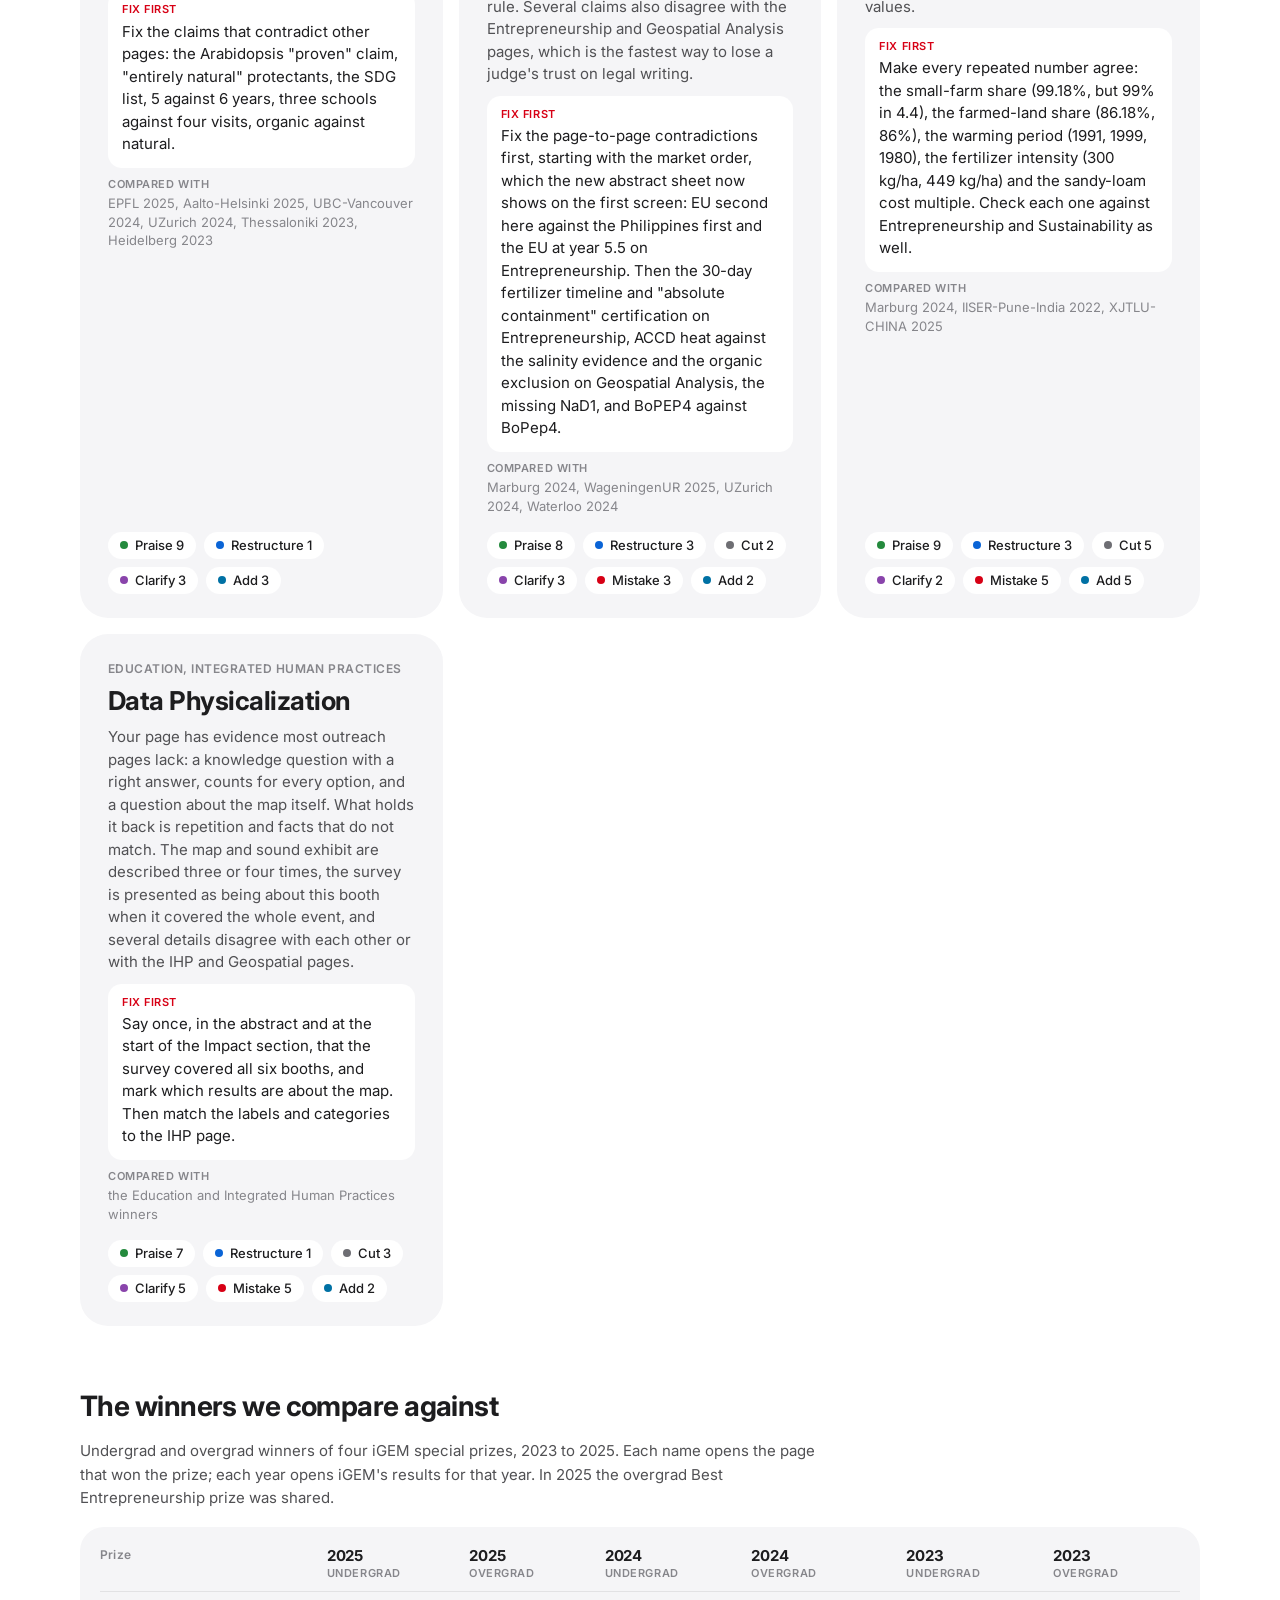
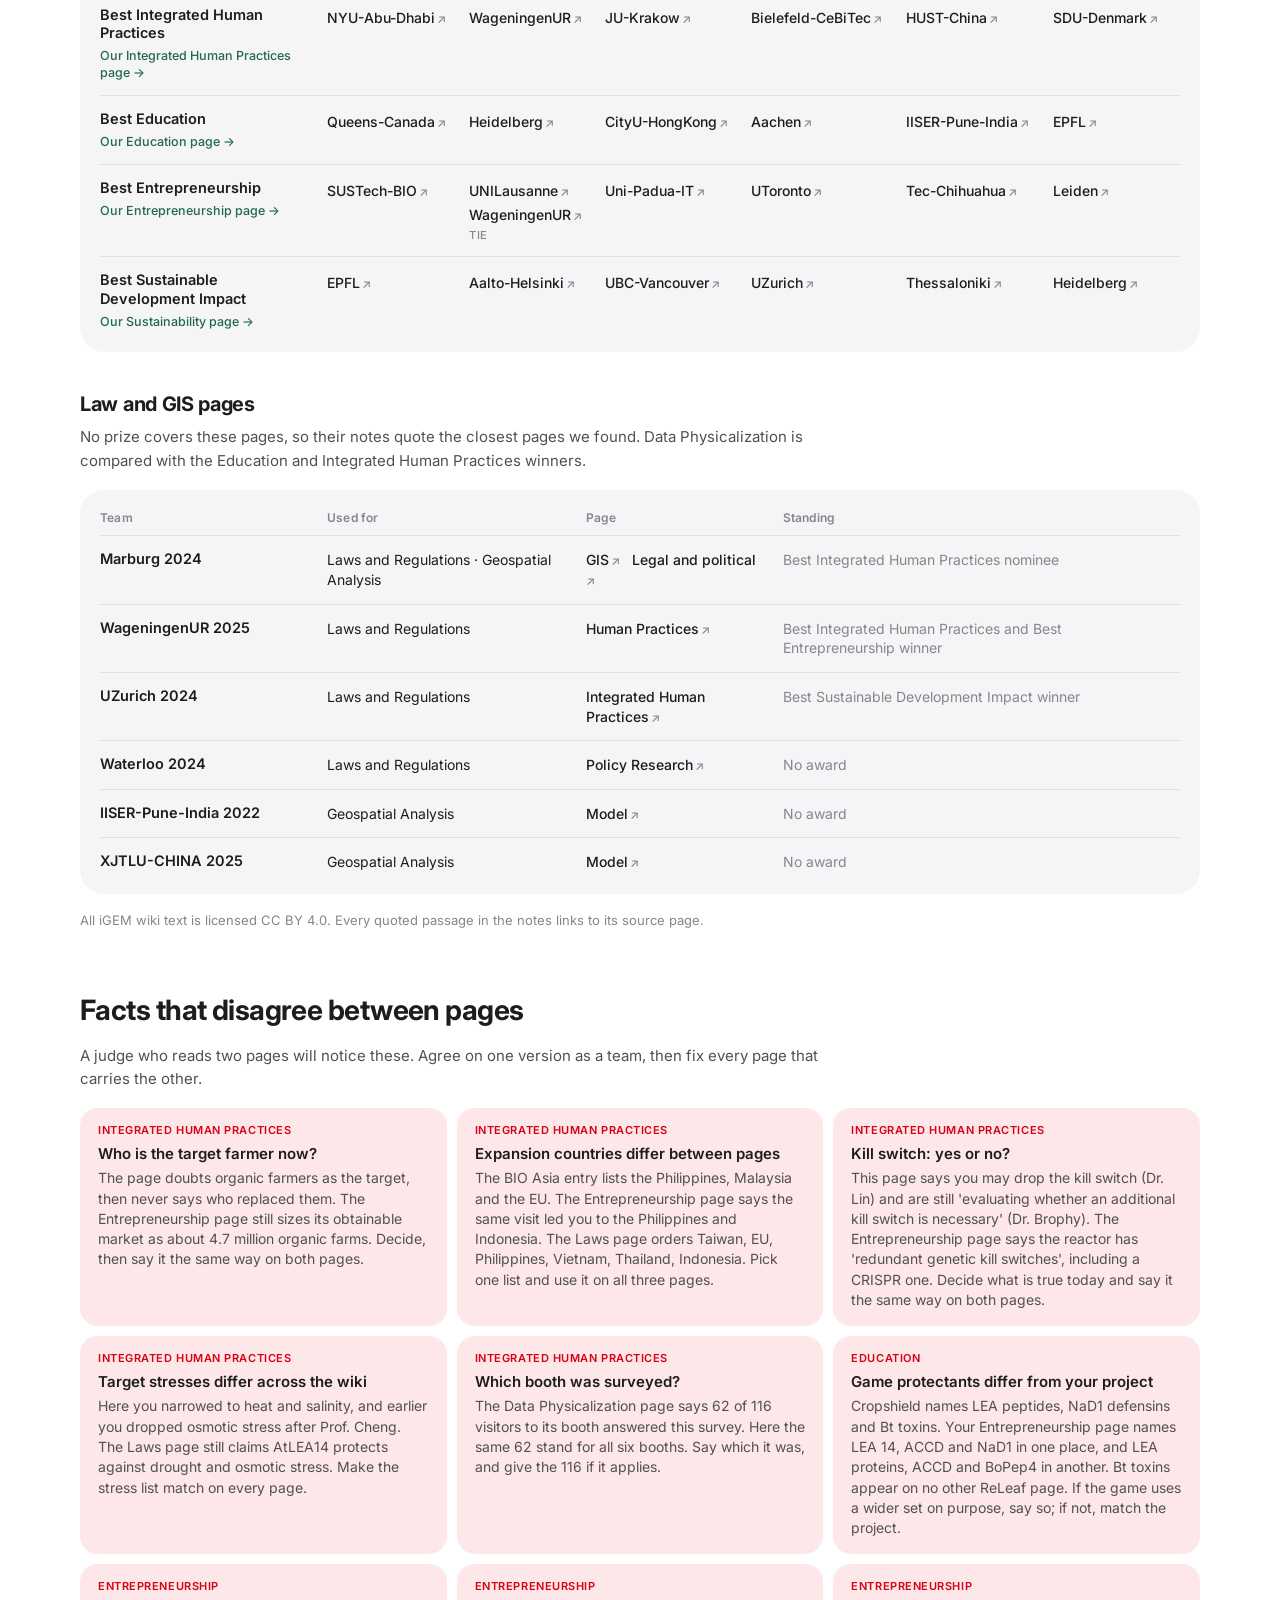
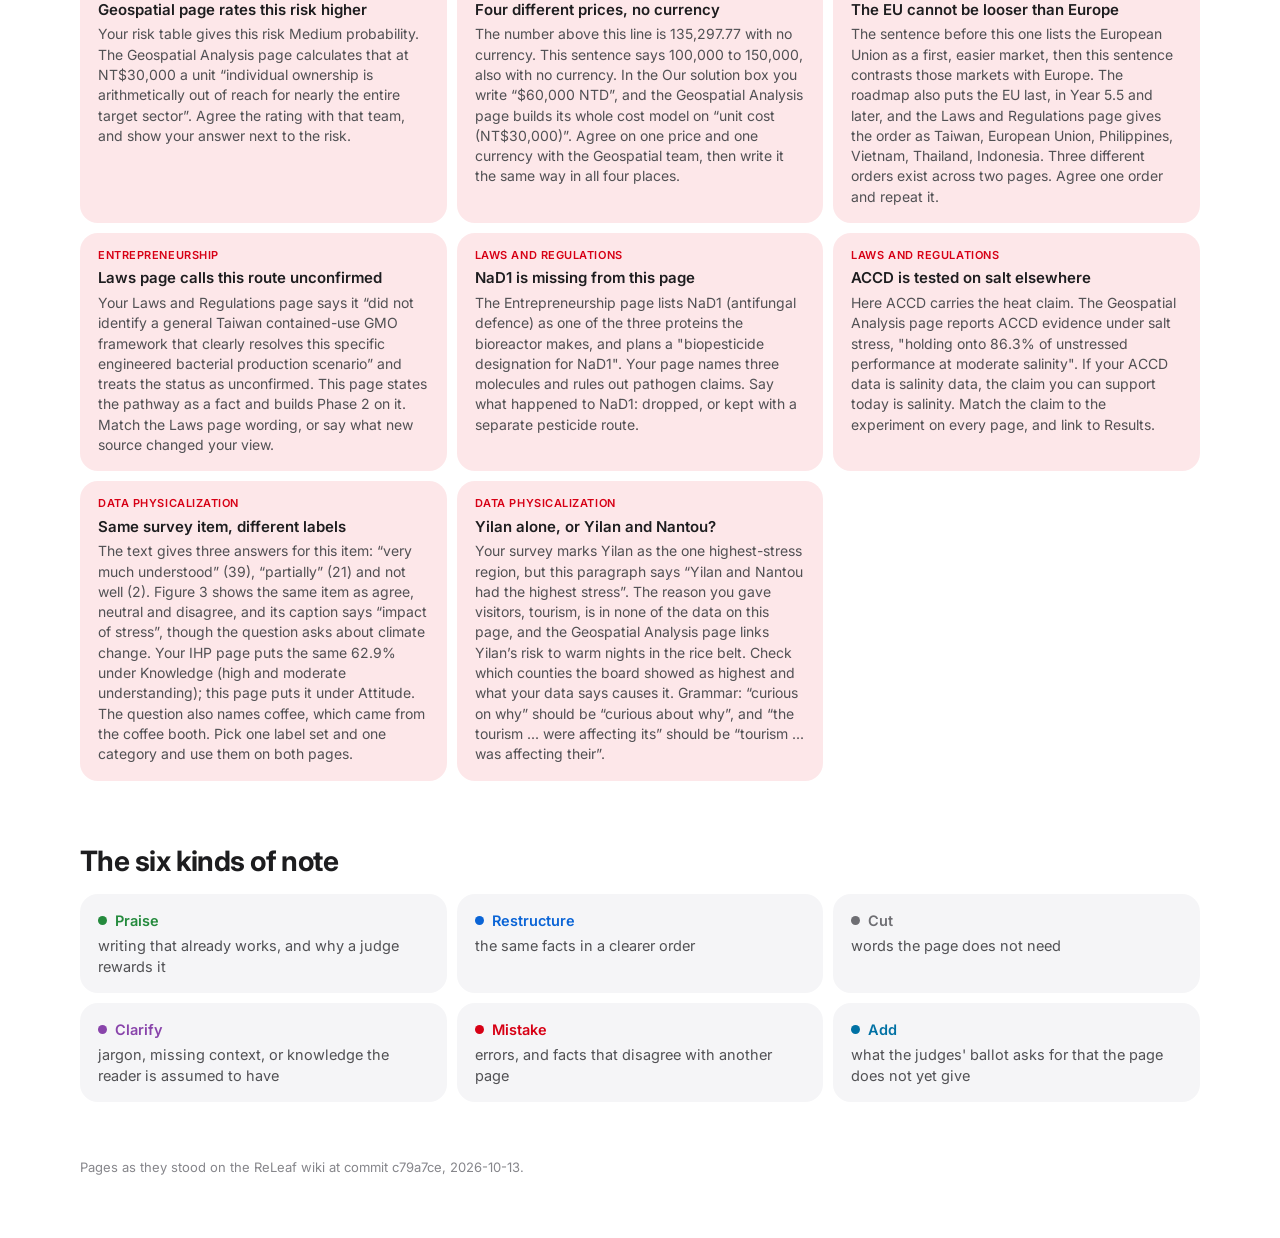
==== commit 5ea620f9: "Sync with wiki c79a7ce: the 10 and 11 October rewrites in; 139 notes whose passages were rewritten o" ====
--- a/docs/index.html
+++ b/docs/index.html
@@ -6,8 +6,8 @@
   <title>Engagement Writing Coach | ReLeaf</title>
   <link rel="icon" href="assets/img/logo.png" />
   <link rel="stylesheet" href="assets/css/tokens.css" />
-  <link rel="stylesheet" href="coach/coach.css?v=1009164547" />
-  <link rel="stylesheet" href="coach/landing.css?v=1009164547" />
+  <link rel="stylesheet" href="coach/coach.css?v=1013192532" />
+  <link rel="stylesheet" href="coach/landing.css?v=1013192532" />
 </head>
 <body class="lp">
   <header class="lp-head">
@@ -24,7 +24,7 @@
         <p>The raw material is at winner level: about 18 dated expert meetings, Before/After lists, second visits that report what changed, and a bioreactor story told as a chain of questions. The writing around it holds the page back: a generic opening, entries printed up to three times, change slots full of &#x27;we learned&#x27; and &#x27;consider&#x27;, claims in the survey and Conclusion sections that go past the evidence, and several facts that disagree with the Entrepreneurship, Laws and Data Physicalization pages.</p>
         <p class="lp-card__first"><b>Fix first</b>Fix the facts that disagree with other pages: kill switch, target stresses, expansion countries, the printer-and-ink analogy, the target farmer, and which booth the 62-person survey covered.</p>
         <p class="lp-card__vs"><b>Compared with</b>NYU-Abu-Dhabi 2025, WageningenUR 2025, JU-Krakow 2024, Bielefeld-CeBiTec 2024, HUST-China 2023, SDU-Denmark 2023</p>
-        <ul class="cx-sum__counts"><li class="cx-praise">Praise 16</li><li class="cx-restructure">Restructure 14</li><li class="cx-cut">Cut 10</li><li class="cx-clarify">Clarify 11</li><li class="cx-mistake">Mistake 18</li><li class="cx-suggest">Add 9</li></ul>
+        <ul class="cx-sum__counts"><li class="cx-praise">Praise 11</li><li class="cx-restructure">Restructure 8</li><li class="cx-cut">Cut 7</li><li class="cx-clarify">Clarify 5</li><li class="cx-mistake">Mistake 12</li><li class="cx-suggest">Add 7</li></ul>
       </a>
       <a class="lp-card" href="education/">
         <span class="lp-card__prize">Best Education</span>
@@ -32,7 +32,7 @@
         <p>Your page has something most winners lack: pre- and post-surveys at every school level, and tables that pair each piece of feedback with the change you made. What holds it back is order and accuracy. Your reason for teaching sits in section 4, each school level is told twice (sections 4 and 5), and about twenty numbers, labels and captions disagree with each other.</p>
         <p class="lp-card__first"><b>Fix first</b>Rewrite the abstract sheet, the first thing a judge reads. Open with who you taught and how many, and say which school level each number comes from (the 80% is elementary, the 30% is junior high). Bold a result with a number.</p>
         <p class="lp-card__vs"><b>Compared with</b>Queens-Canada 2025, Heidelberg 2025, CityU-HongKong 2024, Aachen 2024, IISER-Pune-India 2023, EPFL 2023</p>
-        <ul class="cx-sum__counts"><li class="cx-praise">Praise 13</li><li class="cx-restructure">Restructure 8</li><li class="cx-cut">Cut 6</li><li class="cx-clarify">Clarify 9</li><li class="cx-mistake">Mistake 22</li><li class="cx-suggest">Add 7</li></ul>
+        <ul class="cx-sum__counts"><li class="cx-praise">Praise 10</li><li class="cx-restructure">Restructure 6</li><li class="cx-cut">Cut 1</li><li class="cx-clarify">Clarify 6</li><li class="cx-mistake">Mistake 12</li><li class="cx-suggest">Add 4</li></ul>
       </a>
       <a class="lp-card" href="entrepreneurship/">
         <span class="lp-card__prize">Best Entrepreneurship</span>
@@ -40,7 +40,7 @@
         <p>This is a real business plan, not a sketch: the six-year roadmap, the regulatory comparison, the nine risks with mitigations and the stakeholder grid already answer more of the ballot than two of the seven winning pages did. What holds it back is not missing work but disagreement inside the work. Prices, dates, markets, SDG numbers, the third protein and the kill switch each appear in two or three different versions across this page and the Laws, Human Practices, Sustainability and Geospatial pages, and a judge who notices one stops trusting the rest.</p>
         <p class="lp-card__first"><b>Fix first</b>Fix the price. Pick one number and one currency, and make section 2.1, the Our solution box, section 6.2 and the Geospatial page&#x27;s NT$30,000 agree.</p>
         <p class="lp-card__vs"><b>Compared with</b>SUSTech-BIO 2025, UNILausanne 2025, WageningenUR 2025, Uni-Padua-IT 2024, UToronto 2024, Tec-Chihuahua 2023, Leiden 2023</p>
-        <ul class="cx-sum__counts"><li class="cx-praise">Praise 15</li><li class="cx-restructure">Restructure 10</li><li class="cx-cut">Cut 6</li><li class="cx-clarify">Clarify 9</li><li class="cx-mistake">Mistake 16</li><li class="cx-suggest">Add 7</li></ul>
+        <ul class="cx-sum__counts"><li class="cx-praise">Praise 15</li><li class="cx-restructure">Restructure 5</li><li class="cx-cut">Cut 4</li><li class="cx-clarify">Clarify 7</li><li class="cx-mistake">Mistake 9</li><li class="cx-suggest">Add 5</li></ul>
       </a>
       <a class="lp-card" href="sustainability/">
         <span class="lp-card__prize">Best Sustainable Development Impact</span>
@@ -48,7 +48,7 @@
         <p>The page picks four goals with a clear selection story and names one real risk from a named farmer, which some winners never do. It falls short of the winners where judges check each goal: no target numbers, stakeholders without names or changes, almost no numbers about your own work, and nothing on other SDGs. Several claims also contradict ReLeaf&#x27;s Results, Plants, Entrepreneurship, Education and Human Practices pages.</p>
         <p class="lp-card__first"><b>Fix first</b>Fix the claims that contradict other pages: the Arabidopsis &quot;proven&quot; claim, &quot;entirely natural&quot; protectants, the SDG list, 5 against 6 years, three schools against four visits, organic against natural.</p>
         <p class="lp-card__vs"><b>Compared with</b>EPFL 2025, Aalto-Helsinki 2025, UBC-Vancouver 2024, UZurich 2024, Thessaloniki 2023, Heidelberg 2023</p>
-        <ul class="cx-sum__counts"><li class="cx-praise">Praise 9</li><li class="cx-restructure">Restructure 7</li><li class="cx-cut">Cut 4</li><li class="cx-clarify">Clarify 5</li><li class="cx-mistake">Mistake 7</li><li class="cx-suggest">Add 5</li></ul>
+        <ul class="cx-sum__counts"><li class="cx-praise">Praise 9</li><li class="cx-restructure">Restructure 1</li><li class="cx-clarify">Clarify 3</li><li class="cx-suggest">Add 3</li></ul>
       </a>
       <a class="lp-card" href="laws-and-regulations/">
         <span class="lp-card__prize">Integrated Human Practices, Safety and Security</span>
@@ -56,7 +56,7 @@
         <p>This is already a stronger regulatory page than anything in the casebook on structure: the system is split into three components, every classification is hedged, and a whole section lists what is still unconfirmed. It falls behind the winners on people and on proof. One industry briefing stands in for all stakeholders, no regulator was asked anything, no rule is cited by article, and no design change on the page is traced to a rule. Several claims also disagree with the Entrepreneurship and Geospatial Analysis pages, which is the fastest way to lose a judge&#x27;s trust on legal writing.</p>
         <p class="lp-card__first"><b>Fix first</b>Fix the page-to-page contradictions first, starting with the market order, which the new abstract sheet now shows on the first screen: EU second here against the Philippines first and the EU at year 5.5 on Entrepreneurship. Then the 30-day fertilizer timeline and &quot;absolute containment&quot; certification on Entrepreneurship, ACCD heat against the salinity evidence and the organic exclusion on Geospatial Analysis, the missing NaD1, and BoPEP4 against BoPep4.</p>
         <p class="lp-card__vs"><b>Compared with</b>Marburg 2024, WageningenUR 2025, UZurich 2024, Waterloo 2024</p>
-        <ul class="cx-sum__counts"><li class="cx-praise">Praise 10</li><li class="cx-restructure">Restructure 7</li><li class="cx-cut">Cut 5</li><li class="cx-clarify">Clarify 7</li><li class="cx-mistake">Mistake 12</li><li class="cx-suggest">Add 5</li></ul>
+        <ul class="cx-sum__counts"><li class="cx-praise">Praise 8</li><li class="cx-restructure">Restructure 3</li><li class="cx-cut">Cut 2</li><li class="cx-clarify">Clarify 3</li><li class="cx-mistake">Mistake 3</li><li class="cx-suggest">Add 2</li></ul>
       </a>
       <a class="lp-card" href="geospatial-analysis/">
         <span class="lp-card__prize">Integrated Human Practices, Sustainable Development</span>
@@ -64,7 +64,7 @@
         <p>This page does the one thing no precedent GIS page manages: it says what the maps decided. The routing model, the per-hectare unit counts and the farmers&#x27; association ownership conclusion form a chain a judge can follow, and section 8 gives other teams something reusable. It falls short where judges check the work: there is no method or data section, so no reader can rebuild a single layer, and the same figure often appears twice with two values.</p>
         <p class="lp-card__first"><b>Fix first</b>Make every repeated number agree: the small-farm share (99.18%, but 99% in 4.4), the farmed-land share (86.18%, 86%), the warming period (1991, 1999, 1980), the fertilizer intensity (300 kg/ha, 449 kg/ha) and the sandy-loam cost multiple. Check each one against Entrepreneurship and Sustainability as well.</p>
         <p class="lp-card__vs"><b>Compared with</b>Marburg 2024, IISER-Pune-India 2022, XJTLU-CHINA 2025</p>
-        <ul class="cx-sum__counts"><li class="cx-praise">Praise 11</li><li class="cx-restructure">Restructure 3</li><li class="cx-cut">Cut 5</li><li class="cx-clarify">Clarify 4</li><li class="cx-mistake">Mistake 6</li><li class="cx-suggest">Add 5</li></ul>
+        <ul class="cx-sum__counts"><li class="cx-praise">Praise 9</li><li class="cx-restructure">Restructure 3</li><li class="cx-cut">Cut 5</li><li class="cx-clarify">Clarify 2</li><li class="cx-mistake">Mistake 5</li><li class="cx-suggest">Add 5</li></ul>
       </a>
       <a class="lp-card" href="data-physicalization/">
         <span class="lp-card__prize">Education, Integrated Human Practices</span>
@@ -72,7 +72,7 @@
         <p>Your page has evidence most outreach pages lack: a knowledge question with a right answer, counts for every option, and a question about the map itself. What holds it back is repetition and facts that do not match. The map and sound exhibit are described three or four times, the survey is presented as being about this booth when it covered the whole event, and several details disagree with each other or with the IHP and Geospatial pages.</p>
         <p class="lp-card__first"><b>Fix first</b>Say once, in the abstract and at the start of the Impact section, that the survey covered all six booths, and mark which results are about the map. Then match the labels and categories to the IHP page.</p>
         <p class="lp-card__vs"><b>Compared with</b>the Education and Integrated Human Practices winners</p>
-        <ul class="cx-sum__counts"><li class="cx-praise">Praise 8</li><li class="cx-restructure">Restructure 7</li><li class="cx-cut">Cut 4</li><li class="cx-clarify">Clarify 9</li><li class="cx-mistake">Mistake 8</li><li class="cx-suggest">Add 3</li></ul>
+        <ul class="cx-sum__counts"><li class="cx-praise">Praise 7</li><li class="cx-restructure">Restructure 1</li><li class="cx-cut">Cut 3</li><li class="cx-clarify">Clarify 5</li><li class="cx-mistake">Mistake 5</li><li class="cx-suggest">Add 2</li></ul>
       </a>
     </section>
     
@@ -92,12 +92,12 @@
       <p class="lp-win__lic">All iGEM wiki text is licensed CC BY 4.0. Every quoted passage in the notes links to its source page.</p>
     </section>
     
-    <section class="lp-cross"><h2>Facts that disagree between pages</h2><p>A judge who reads two pages will notice these. Agree on one version as a team, then fix every page that carries the other.</p><ul><li><a href="human-practices/#cx-hp-013"><span>Integrated Human Practices</span><b>Who is the target farmer now?</b>The page doubts organic farmers as the target, then never says who replaced them. The Entrepreneurship page still sizes its obtainable market as about 4.7 million organic farms. Decide, then say it the same way on both pages.</a></li><li><a href="human-practices/#cx-hp-014"><span>Integrated Human Practices</span><b>Expansion countries differ between pages</b>The BIO Asia entry lists the Philippines, Malaysia and the EU. The Entrepreneurship page says the same visit led you to the Philippines and Indonesia. The Laws page orders Taiwan, EU, Philippines, Vietnam, Thailand, Indonesia. Pick one list and use it on all three pages.</a></li><li><a href="human-practices/#cx-hp-032"><span>Integrated Human Practices</span><b>Kill switch: yes or no?</b>This page says you may drop the kill switch (Dr. Lin) and are still &#x27;evaluating whether an additional kill switch is necessary&#x27; (Dr. Brophy). The Entrepreneurship page says the reactor has &#x27;redundant genetic kill switches&#x27;, including a CRISPR one. Decide what is true today and say it the same way on both pages.</a></li><li><a href="human-practices/#cx-hp-041"><span>Integrated Human Practices</span><b>What is the ink in his analogy?</b>Here the ink is &#x27;the biofertilizer&#x27;. A photo caption says &#x27;the product&#x27;. The Entrepreneurship page says the ink is B. subtilis, swapped like a cartridge. ReLeaf is not called a biofertilizer anywhere else on the wiki. Use one meaning on every page.</a></li><li><a href="human-practices/#cx-hp-042"><span>Integrated Human Practices</span><b>Target stresses differ across the wiki</b>Here you narrowed to heat and salinity, and earlier you dropped osmotic stress after Prof. Cheng. The Laws page still claims AtLEA14 protects against drought and osmotic stress. Make the stress list match on every page.</a></li><li><a href="human-practices/#cx-hp-062"><span>Integrated Human Practices</span><b>Which booth was surveyed?</b>The Data Physicalization page says 62 of 116 visitors to its booth answered this survey. Here the same 62 stand for all six booths. Say which it was, and give the 116 if it applies.</a></li><li><a href="education/#cx-edu-002"><span>Education</span><b>“Promotion” sounds like marketing</b>The prize text asks for scientific learning and rules out marketing synthetic biology or iGEM. The word “promotion” works against you. Your Entrepreneurship page makes it worse: it calls educational outreach “Another one of our sales strategies”. Use “lessons” here, and ask the Entrepreneurship writers to reword their line.</a></li><li><a href="education/#cx-edu-048"><span>Education</span><b>Game protectants differ from your project</b>Cropshield names LEA peptides, NaD1 defensins and Bt toxins. Your Entrepreneurship page names LEA 14, ACCD and NaD1 in one place, and LEA proteins, ACCD and BoPep4 in another. Bt toxins appear on no other ReLeaf page. If the game uses a wider set on purpose, say so; if not, match the project.</a></li><li><a href="entrepreneurship/#cx-ent-a08"><span>Entrepreneurship</span><b>Geospatial page rates this risk higher</b>Your risk table gives this risk Medium probability. The Geospatial Analysis page calculates that at NT$30,000 a unit “individual ownership is arithmetically out of reach for nearly the entire target sector”. Agree the rating with that team, and show your answer next to the risk.</a></li><li><a href="entrepreneurship/#cx-ent-003"><span>Entrepreneurship</span><b>Third protein has two names</b>The antifungal protein is NaD1 here and in Stage 1 of the funding plan, but BoPep4 in the Year 1 roadmap and in the summary at the end of section 6.1. The Laws and Regulations page uses only BoPep4. Pick one name for this page and say in one clause how it relates to the other, if they are related.</a></li><li><a href="entrepreneurship/#cx-ent-008"><span>Entrepreneurship</span><b>Four different prices, no currency</b>The number above this line is 135,297.77 with no currency. This sentence says 100,000 to 150,000, also with no currency. In the Our solution box you write “$60,000 NTD”, and the Geospatial Analysis page builds its whole cost model on “unit cost (NT$30,000)”. Agree on one price and one currency with the Geospatial team, then write it the same way in all four places.</a></li><li><a href="entrepreneurship/#cx-ent-014"><span>Entrepreneurship</span><b>SDG numbers clash with Sustainability</b>This page claims SDGs 2, 8, 11, 12, 13 and 15, and the SDG box lower down repeats them. The Sustainability page chooses SDG 2, 4, 10 and 15, and says plainly that Climate Action “isn’t the main point of our project”. Two pages cannot pick different goals. Use the Sustainability page&#x27;s four and link to it.</a></li><li><a href="entrepreneurship/#cx-ent-034"><span>Entrepreneurship</span><b>The EU cannot be looser than Europe</b>The sentence before this one lists the European Union as a first, easier market, then this sentence contrasts those markets with Europe. The roadmap also puts the EU last, in Year 5.5 and later, and the Laws and Regulations page gives the order as Taiwan, European Union, Philippines, Vietnam, Thailand, Indonesia. Three different orders exist across two pages. Agree one order and repeat it.</a></li><li><a href="entrepreneurship/#cx-ent-046"><span>Entrepreneurship</span><b>Laws page calls this route unconfirmed</b>Your Laws and Regulations page says it “did not identify a general Taiwan contained-use GMO framework that clearly resolves this specific engineered bacterial production scenario” and treats the status as unconfirmed. This page states the pathway as a fact and builds Phase 2 on it. Match the Laws page wording, or say what new source changed your view.</a></li><li><a href="entrepreneurship/#cx-ent-047"><span>Entrepreneurship</span><b>The kill switch may not exist yet</b>Your Human Practices page says Dr. Brophy warned that biological switches mutate and fail, and that the team then decided to “treat physical containment as the primary biosafety mechanism, while evaluating whether an additional kill switch is necessary”. This page, the risk table and the conclusion all describe a built CRISPR kill switch as one of three layers. Say what is built and what is planned.</a></li><li><a href="sustainability/#cx-sus-007"><span>Sustainability</span><b>SDG list differs from Entrepreneurship</b>This page claims SDGs 2, 4, 10 and 15 and explains why SDG 13 is left out. The Entrepreneurship page names &quot;SDGs 2, 8, 11, 12, 13, and 15&quot; and says the product &quot;directly aligns&quot; with SDG 13. Agree on one list, or say on Entrepreneurship why its list is different.</a></li><li><a href="sustainability/#cx-sus-012"><span>Sustainability</span><b>This claim goes past your plant results</b>Your Results page says that after six sets, &quot;we cannot call it a validated positive control&quot; (trehalose), and the best protectant effect still needs a repeat. The hydroponic photo beside this text used a commercial CH Bio peptide, one box per treatment. Write only what the tests show.</a></li><li><a href="sustainability/#cx-sus-014"><span>Sustainability</span><b>Three schools or four visits?</b>The Education page says you &quot;visited 3 elementary schools&quot;, and its chart combines &quot;Four Trials&quot; (a preliminary trial and trials 1 to 3). This caption says four school visits. Use the same count and the same words on both pages.</a></li><li><a href="sustainability/#cx-sus-021"><span>Sustainability</span><b>Are all the protectants natural?</b>Please check this claim. Human Practices names ACC deaminase as a protectant, and it is an enzyme made by bacteria. The Protein Design page designs new versions of the BoPep4 peptide, and Entrepreneurship lists &quot;not fully organic&quot; as a weakness. If any protectant is changed or comes from bacteria, say so here.</a></li><li><a href="sustainability/#cx-sus-025"><span>Sustainability</span><b>Organic farmer or natural farmer?</b>Human Practices calls Ms. Chen &quot;a natural farming practice farmer&quot;, and Geospatial Analysis says she runs &quot;a natural farm&quot;. This page and Entrepreneurship say &quot;organic&quot;. Organic usually means a certified label, so the words are not the same. Pick one and use it on every page.</a></li><li><a href="sustainability/#cx-sus-029"><span>Sustainability</span><b>Five years or six?</b>Entrepreneurship shows a &quot;Unified 6-year Gantt chart&quot;, and its last stage runs to &quot;Year 5.5 – Year 6.0+&quot;. This page says up to 5 years. Use the same span on both pages.</a></li><li><a href="laws-and-regulations/#cx-law-a07"><span>Laws and Regulations</span><b>Market order disagrees with Entrepreneurship</b>This row and the paragraph (&quot;the EU as our current first international market&quot;) both put the EU second. The Entrepreneurship page makes the Philippines the first expansion in year 3 and puts the European Union in &quot;Global market expansion Year 5.5 - Year 6.0+&quot;. This is now on the first screen of both pages, so fix it first.</a></li><li><a href="laws-and-regulations/#cx-law-002"><span>Laws and Regulations</span><b>Market order disagrees with Entrepreneurship</b>Here the EU is &quot;our current first international market to investigate&quot;. The Entrepreneurship page puts the European Union in &quot;Global market expansion Year 5.5 - Year 6.0+&quot; and makes the Philippines the first expansion in year 3. Pick one order and write the same one on both pages.</a></li><li><a href="laws-and-regulations/#cx-law-011"><span>Laws and Regulations</span><b>NaD1 is missing from this page</b>The Entrepreneurship page lists NaD1 (antifungal defence) as one of the three proteins the bioreactor makes, and plans a &quot;biopesticide designation for NaD1&quot;. Your page names three molecules and rules out pathogen claims. Say what happened to NaD1: dropped, or kept with a separate pesticide route.</a></li><li><a href="laws-and-regulations/#cx-law-018"><span>Laws and Regulations</span><b>Timeline disagrees with Entrepreneurship</b>Your page says the category still needs confirmation from the Ministry of Agriculture. The Entrepreneurship page says the fertilizer route takes &quot;approximately 20 days for fertilizer specification report plus 7 days for government review&quot; and brings &quot;early revenue within 30 days&quot;. Both cannot be true. Carry the same durations and the same source onto both pages.</a></li><li><a href="laws-and-regulations/#cx-law-020"><span>Laws and Regulations</span><b>Entrepreneurship promises what this page cannot find</b>This page finds no Taiwan contained-use framework that resolves your case. The Entrepreneurship page says &quot;Taiwan&#x27;s regulatory framework contains a critical pathway: if engineered bacteria never leave the sealed device, the system can be classified as contained-use equipment&quot;, and expects &quot;absolute containment&quot; certification by the end of year 2. One page says the route is not there, the other sells a certificate from it. Fix both.</a></li><li><a href="laws-and-regulations/#cx-law-022"><span>Laws and Regulations</span><b>ACCD is tested on salt elsewhere</b>Here ACCD carries the heat claim. The Geospatial Analysis page reports ACCD evidence under salt stress, &quot;holding onto 86.3% of unstressed performance at moderate salinity&quot;. If your ACCD data is salinity data, the claim you can support today is salinity. Match the claim to the experiment on every page, and link to Results.</a></li><li><a href="laws-and-regulations/#cx-law-035"><span>Laws and Regulations</span><b>Organic rules are stricter than this</b>The Geospatial Analysis page states it as a hard exclusion: &quot;Taiwan&#x27;s Organic Agriculture Promotion Act excludes any product of a genetically modified organism from certified organic production, regardless of containment&quot;, and puts the lost land at about 3.7%. Your row says standards &quot;may restrict&quot;. Name the Act here and state the exclusion, since it is a market limit a judge will look for.</a></li><li><a href="data-physicalization/#cx-dp-a03"><span>Data Physicalization</span><b>The survey covered the whole event</b>The 62 answers come from one survey that visitors filled in after all six booths (IHP page, 5.2), so the sheet should not tie them to this booth alone. The ledger row for the same numbers is tagged “Forum”, but your IHP page treats the morning forum (“more than 50 participants”) and the afternoon booths as separate parts. Give visitors first, then respondents.</a></li><li><a href="data-physicalization/#cx-dp-009"><span>Data Physicalization</span><b>Say the survey covered the whole event</b>This line says the form measured how much of “our booth” visitors understood. Your IHP page says visitors filled in one survey after collecting stamps at all six booths, and your Sound of plants section says visitors gave feedback “on the overall event”. Some answers (coffee, the ReLeaf device) came from other booths. Say this once here so judges know which results belong to the map. Also, “them” has no person to refer to.</a></li><li><a href="data-physicalization/#cx-dp-013"><span>Data Physicalization</span><b>Same survey item, different labels</b>The text gives three answers for this item: “very much understood” (39), “partially” (21) and not well (2). Figure 3 shows the same item as agree, neutral and disagree, and its caption says “impact of stress”, though the question asks about climate change. Your IHP page puts the same 62.9% under Knowledge (high and moderate understanding); this page puts it under Attitude. The question also names coffee, which came from the coffee booth. Pick one label set and one category and use them on both pages.</a></li><li><a href="data-physicalization/#cx-dp-022"><span>Data Physicalization</span><b>Yilan alone, or Yilan and Nantou?</b>Your survey marks Yilan as the one highest-stress region, but this paragraph says “Yilan and Nantou had the highest stress”. The reason you gave visitors, tourism, is in none of the data on this page, and the Geospatial Analysis page links Yilan’s risk to warm nights in the rice belt. Check which counties the board showed as highest and what your data says causes it. Grammar: “curious on why” should be “curious about why”, and “the tourism ... were affecting its” should be “tourism ... was affecting their”.</a></li></ul></section>
+    <section class="lp-cross"><h2>Facts that disagree between pages</h2><p>A judge who reads two pages will notice these. Agree on one version as a team, then fix every page that carries the other.</p><ul><li><a href="human-practices/#cx-hp-013"><span>Integrated Human Practices</span><b>Who is the target farmer now?</b>The page doubts organic farmers as the target, then never says who replaced them. The Entrepreneurship page still sizes its obtainable market as about 4.7 million organic farms. Decide, then say it the same way on both pages.</a></li><li><a href="human-practices/#cx-hp-014"><span>Integrated Human Practices</span><b>Expansion countries differ between pages</b>The BIO Asia entry lists the Philippines, Malaysia and the EU. The Entrepreneurship page says the same visit led you to the Philippines and Indonesia. The Laws page orders Taiwan, EU, Philippines, Vietnam, Thailand, Indonesia. Pick one list and use it on all three pages.</a></li><li><a href="human-practices/#cx-hp-032"><span>Integrated Human Practices</span><b>Kill switch: yes or no?</b>This page says you may drop the kill switch (Dr. Lin) and are still &#x27;evaluating whether an additional kill switch is necessary&#x27; (Dr. Brophy). The Entrepreneurship page says the reactor has &#x27;redundant genetic kill switches&#x27;, including a CRISPR one. Decide what is true today and say it the same way on both pages.</a></li><li><a href="human-practices/#cx-hp-042"><span>Integrated Human Practices</span><b>Target stresses differ across the wiki</b>Here you narrowed to heat and salinity, and earlier you dropped osmotic stress after Prof. Cheng. The Laws page still claims AtLEA14 protects against drought and osmotic stress. Make the stress list match on every page.</a></li><li><a href="human-practices/#cx-hp-062"><span>Integrated Human Practices</span><b>Which booth was surveyed?</b>The Data Physicalization page says 62 of 116 visitors to its booth answered this survey. Here the same 62 stand for all six booths. Say which it was, and give the 116 if it applies.</a></li><li><a href="education/#cx-edu-048"><span>Education</span><b>Game protectants differ from your project</b>Cropshield names LEA peptides, NaD1 defensins and Bt toxins. Your Entrepreneurship page names LEA 14, ACCD and NaD1 in one place, and LEA proteins, ACCD and BoPep4 in another. Bt toxins appear on no other ReLeaf page. If the game uses a wider set on purpose, say so; if not, match the project.</a></li><li><a href="entrepreneurship/#cx-ent-a08"><span>Entrepreneurship</span><b>Geospatial page rates this risk higher</b>Your risk table gives this risk Medium probability. The Geospatial Analysis page calculates that at NT$30,000 a unit “individual ownership is arithmetically out of reach for nearly the entire target sector”. Agree the rating with that team, and show your answer next to the risk.</a></li><li><a href="entrepreneurship/#cx-ent-008"><span>Entrepreneurship</span><b>Four different prices, no currency</b>The number above this line is 135,297.77 with no currency. This sentence says 100,000 to 150,000, also with no currency. In the Our solution box you write “$60,000 NTD”, and the Geospatial Analysis page builds its whole cost model on “unit cost (NT$30,000)”. Agree on one price and one currency with the Geospatial team, then write it the same way in all four places.</a></li><li><a href="entrepreneurship/#cx-ent-034"><span>Entrepreneurship</span><b>The EU cannot be looser than Europe</b>The sentence before this one lists the European Union as a first, easier market, then this sentence contrasts those markets with Europe. The roadmap also puts the EU last, in Year 5.5 and later, and the Laws and Regulations page gives the order as Taiwan, European Union, Philippines, Vietnam, Thailand, Indonesia. Three different orders exist across two pages. Agree one order and repeat it.</a></li><li><a href="entrepreneurship/#cx-ent-046"><span>Entrepreneurship</span><b>Laws page calls this route unconfirmed</b>Your Laws and Regulations page says it “did not identify a general Taiwan contained-use GMO framework that clearly resolves this specific engineered bacterial production scenario” and treats the status as unconfirmed. This page states the pathway as a fact and builds Phase 2 on it. Match the Laws page wording, or say what new source changed your view.</a></li><li><a href="laws-and-regulations/#cx-law-011"><span>Laws and Regulations</span><b>NaD1 is missing from this page</b>The Entrepreneurship page lists NaD1 (antifungal defence) as one of the three proteins the bioreactor makes, and plans a &quot;biopesticide designation for NaD1&quot;. Your page names three molecules and rules out pathogen claims. Say what happened to NaD1: dropped, or kept with a separate pesticide route.</a></li><li><a href="laws-and-regulations/#cx-law-022"><span>Laws and Regulations</span><b>ACCD is tested on salt elsewhere</b>Here ACCD carries the heat claim. The Geospatial Analysis page reports ACCD evidence under salt stress, &quot;holding onto 86.3% of unstressed performance at moderate salinity&quot;. If your ACCD data is salinity data, the claim you can support today is salinity. Match the claim to the experiment on every page, and link to Results.</a></li><li><a href="data-physicalization/#cx-dp-013"><span>Data Physicalization</span><b>Same survey item, different labels</b>The text gives three answers for this item: “very much understood” (39), “partially” (21) and not well (2). Figure 3 shows the same item as agree, neutral and disagree, and its caption says “impact of stress”, though the question asks about climate change. Your IHP page puts the same 62.9% under Knowledge (high and moderate understanding); this page puts it under Attitude. The question also names coffee, which came from the coffee booth. Pick one label set and one category and use them on both pages.</a></li><li><a href="data-physicalization/#cx-dp-022"><span>Data Physicalization</span><b>Yilan alone, or Yilan and Nantou?</b>Your survey marks Yilan as the one highest-stress region, but this paragraph says “Yilan and Nantou had the highest stress”. The reason you gave visitors, tourism, is in none of the data on this page, and the Geospatial Analysis page links Yilan’s risk to warm nights in the rice belt. Check which counties the board showed as highest and what your data says causes it. Grammar: “curious on why” should be “curious about why”, and “the tourism ... were affecting its” should be “tourism ... was affecting their”.</a></li></ul></section>
     <section class="lp-legend">
       <h2>The six kinds of note</h2>
       <ul><li class="cx-praise"><b>Praise</b>writing that already works, and why a judge rewards it</li><li class="cx-restructure"><b>Restructure</b>the same facts in a clearer order</li><li class="cx-cut"><b>Cut</b>words the page does not need</li><li class="cx-clarify"><b>Clarify</b>jargon, missing context, or knowledge the reader is assumed to have</li><li class="cx-mistake"><b>Mistake</b>errors, and facts that disagree with another page</li><li class="cx-suggest"><b>Add</b>what the judges' ballot asks for that the page does not yet give</li></ul>
     </section>
-    <p class="lp-src">Pages as they stood on the ReLeaf wiki at commit 5d10698, 2026-10-09.</p>
+    <p class="lp-src">Pages as they stood on the ReLeaf wiki at commit c79a7ce, 2026-10-13.</p>
   </main>
 </body>
 </html>
--- a/docs/assets/css/tokens.css
+++ b/docs/assets/css/tokens.css
@@ -20,9 +20,12 @@
   font-weight: 100 900;
   font-display: swap;
   /* woff2 first: subset to Latin, Greek, punctuation, arrows and maths, both
-     axes and the features the pages ask for (tnum, lnum, ss01, cv11 and the
-     defaults), 165 KB against the full file's 349 KB. The .ttf is the whole
-     font, kept as the fallback for browsers without woff2. */
+     axes and the features the pages ask for (tnum, frac, ss01, cv11 and the
+     defaults), 132 KB against the full file's 854 KB. Cut again on 11 Oct by
+     build/subset-font.py, which reads every character the repository sets:
+     Cyrillic, Greek Extended and the private-use glyphs went, and nothing
+     the wiki draws did. Re-run it after writing in a new language. The .ttf
+     is the whole font, kept as the fallback for browsers without woff2. */
   src: url("../fonts/inter-variable.woff2") format("woff2"),
        url("../fonts/inter-variable.ttf") format("truetype");
 }
